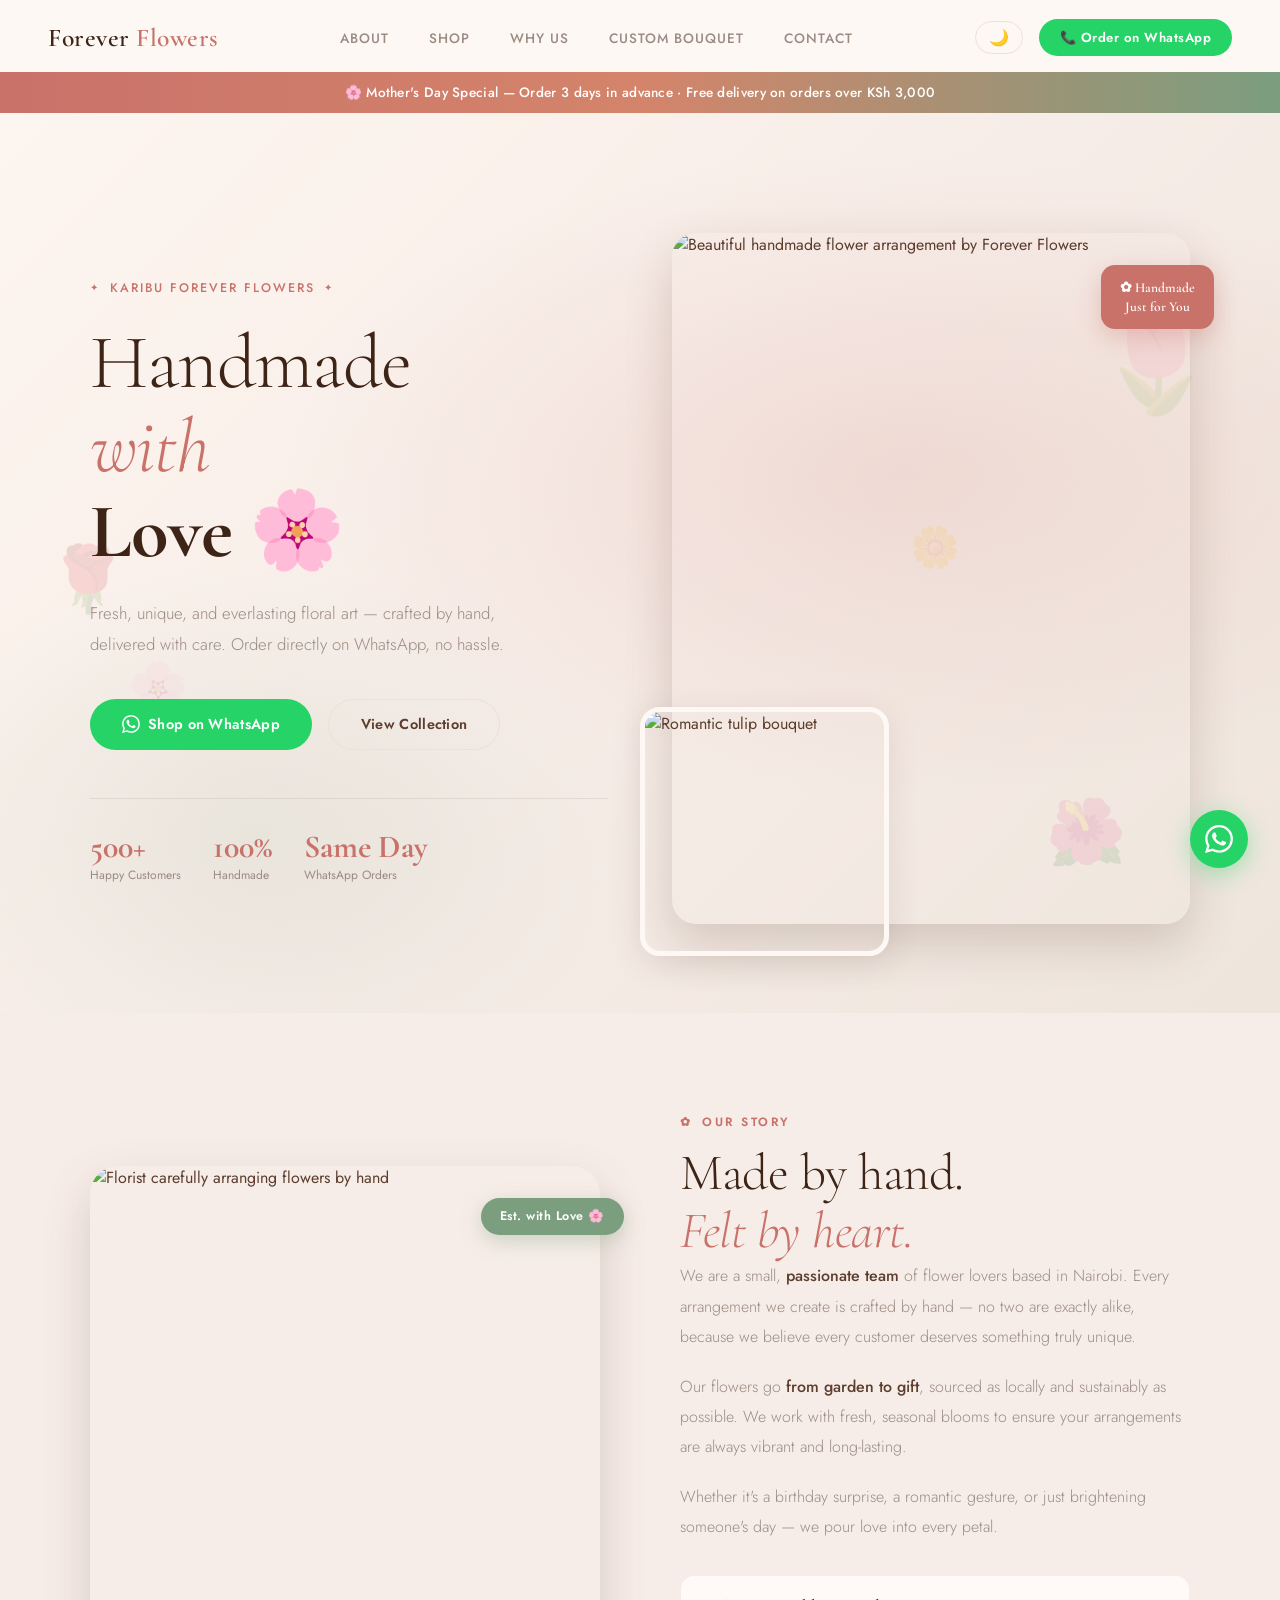
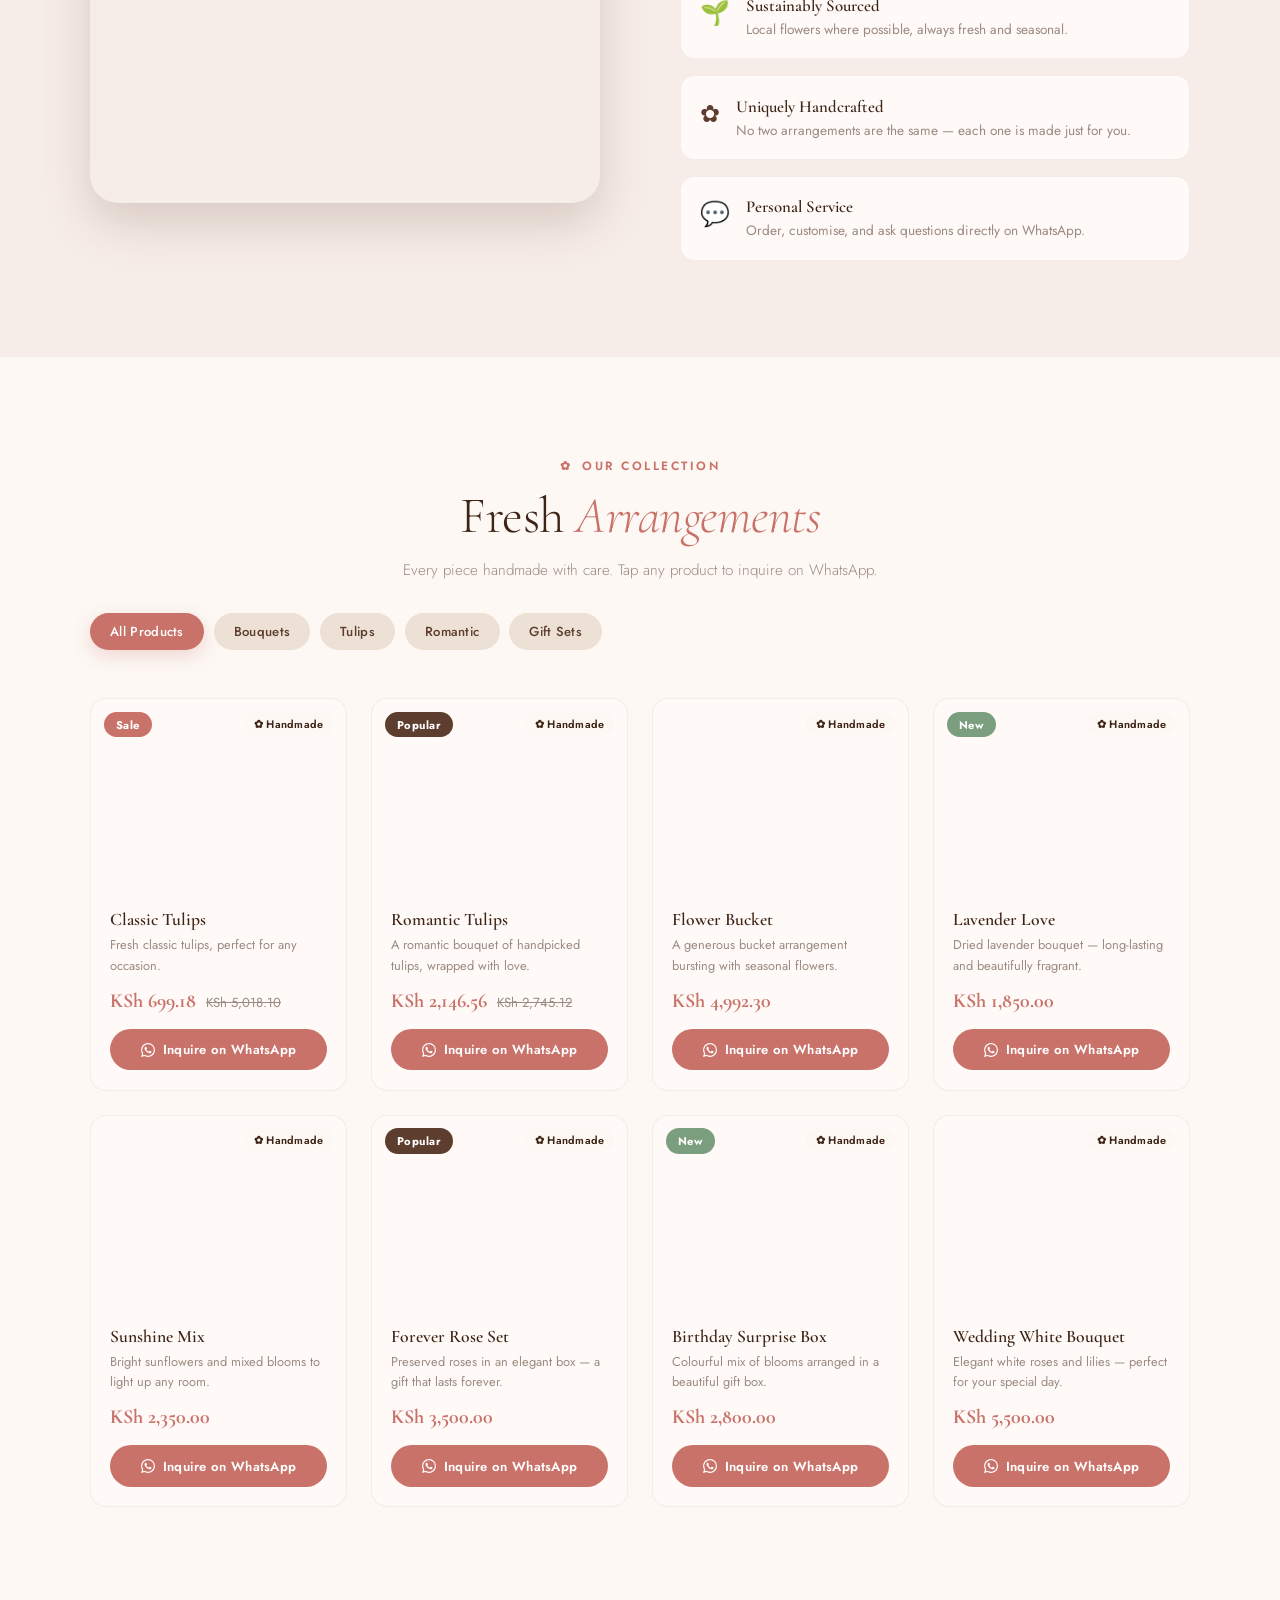
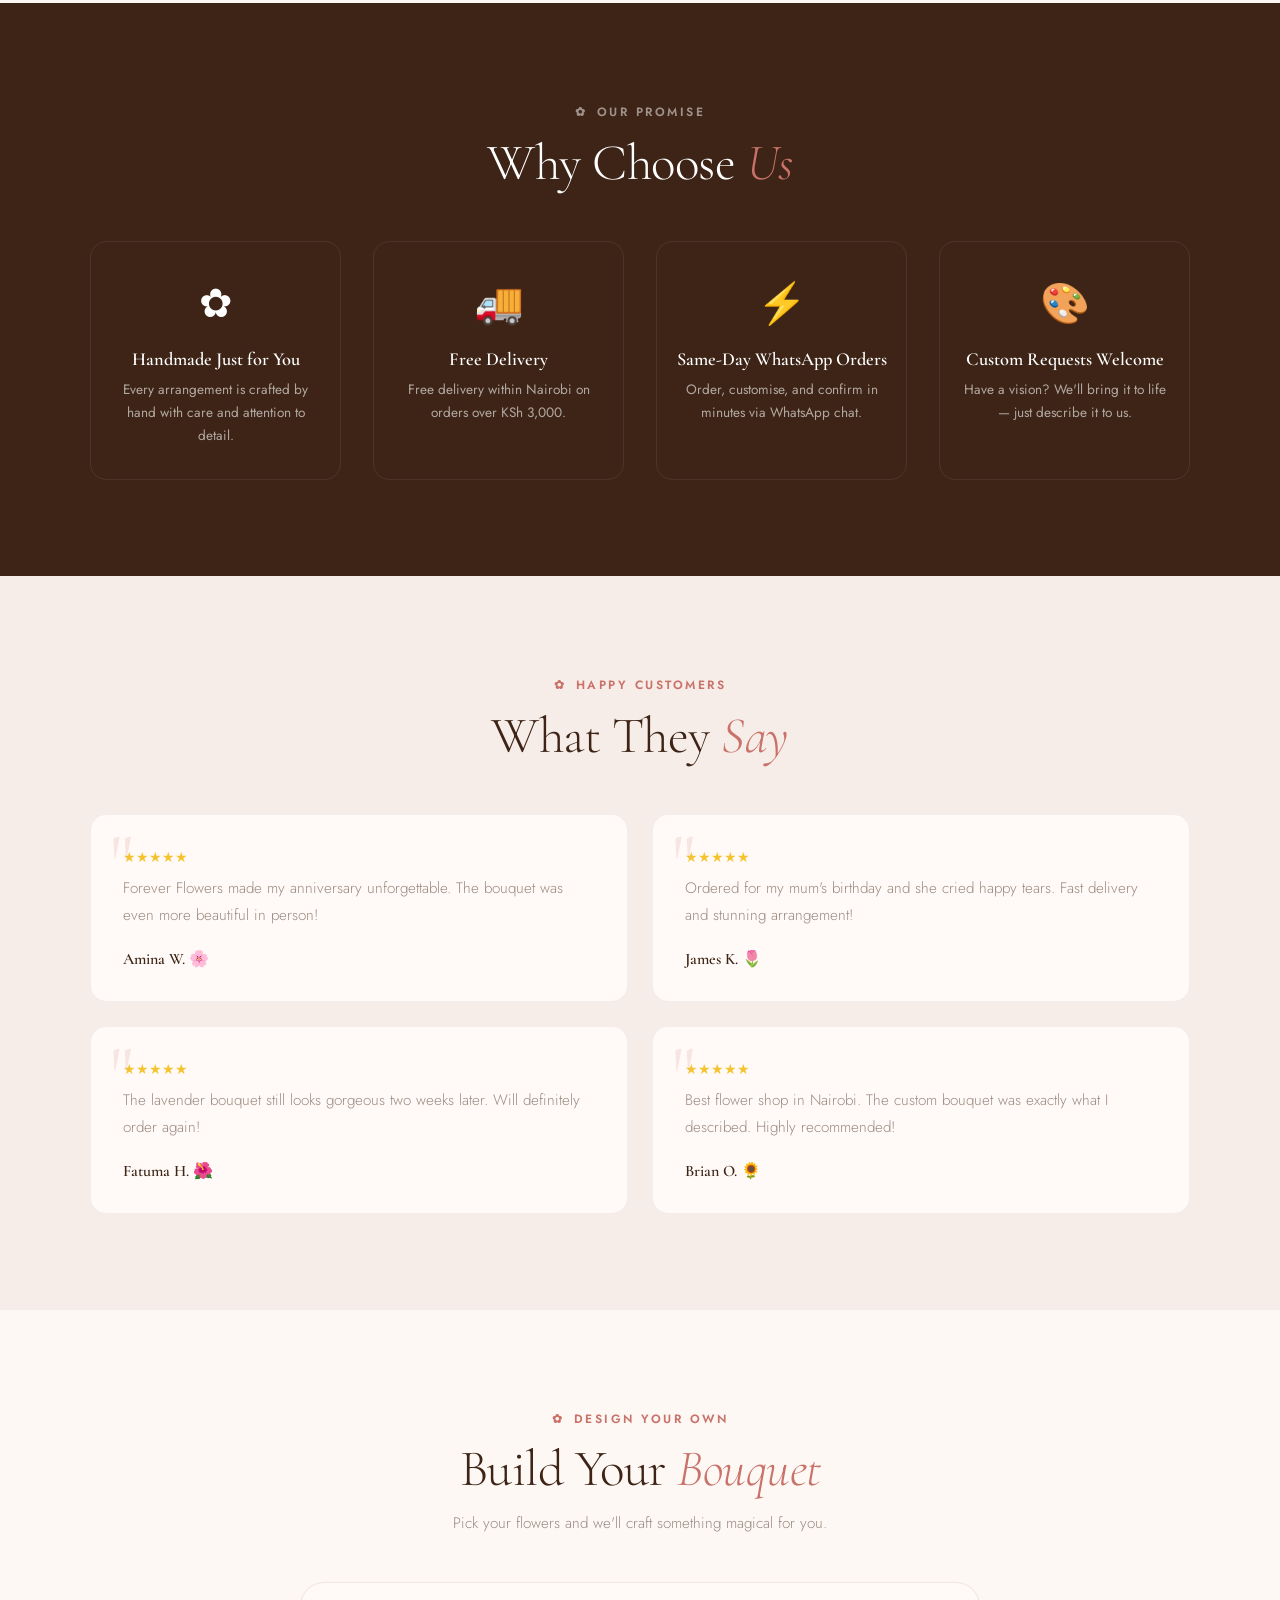
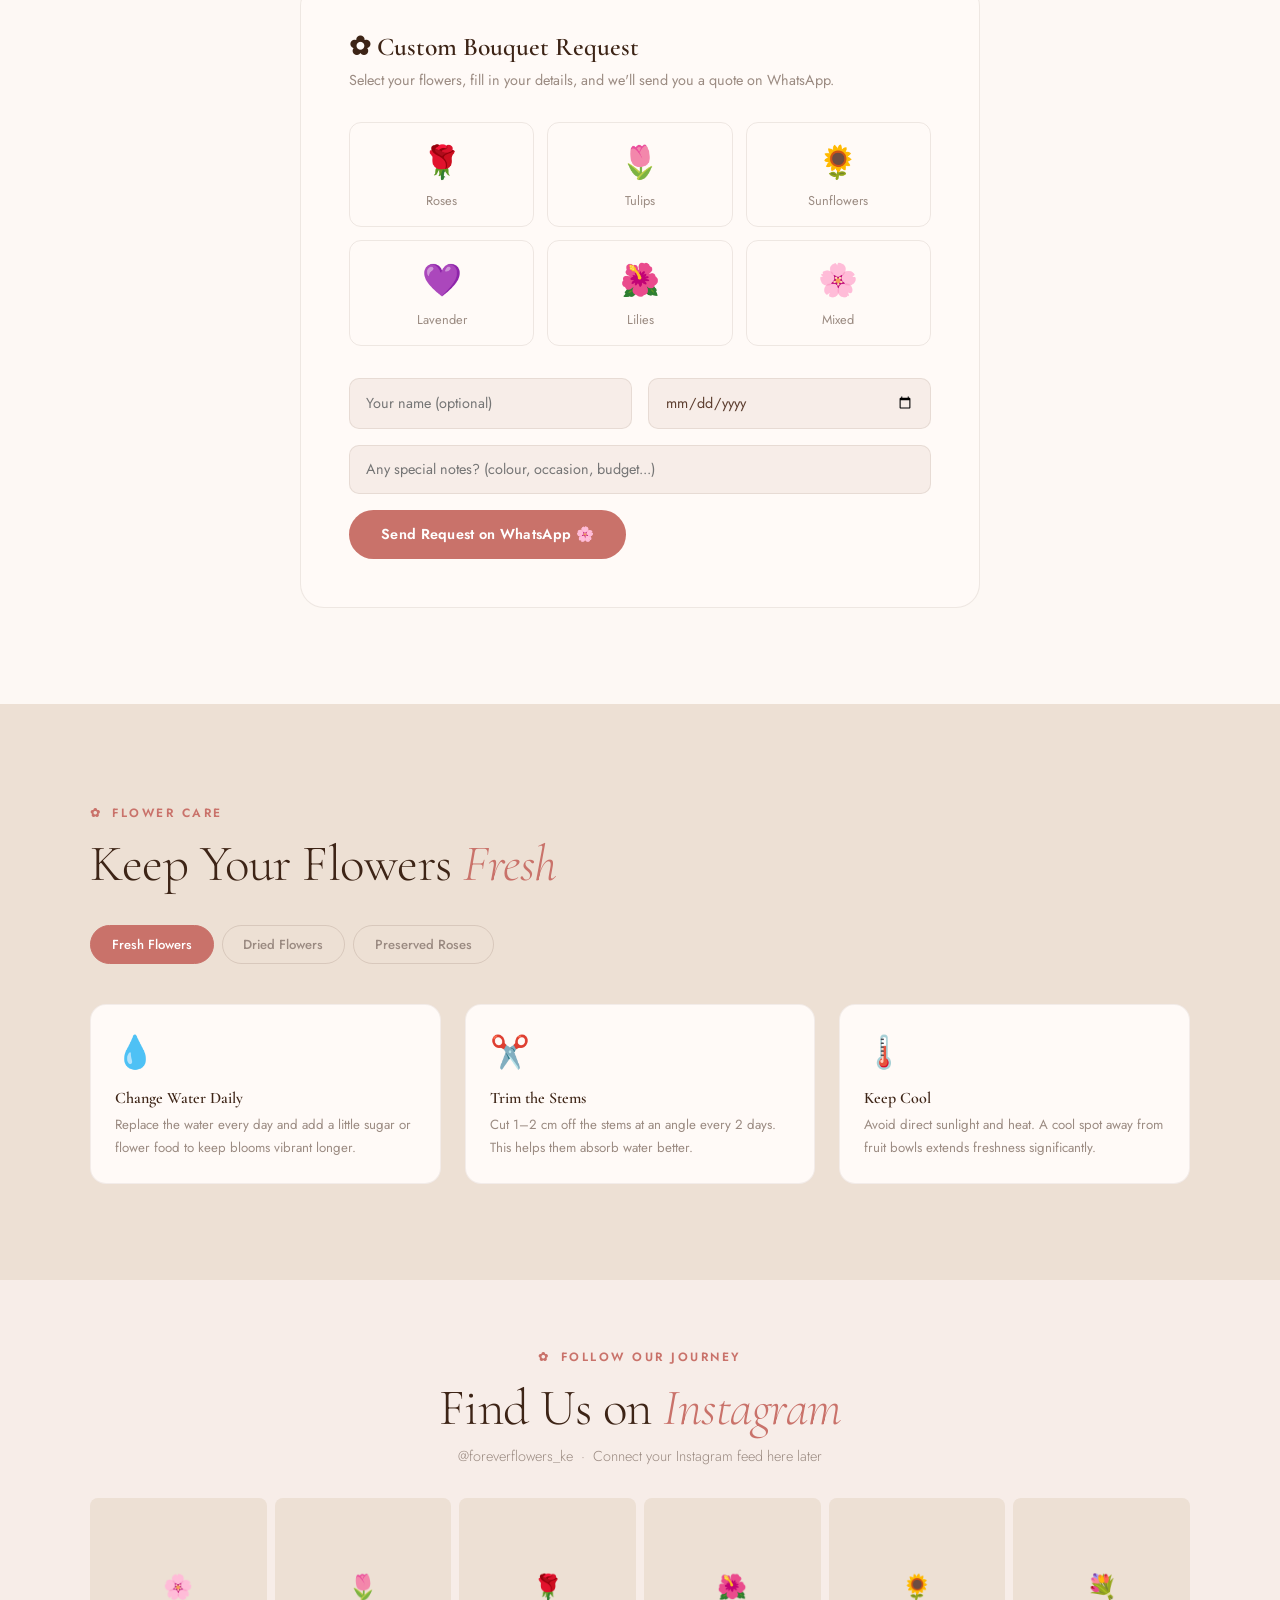
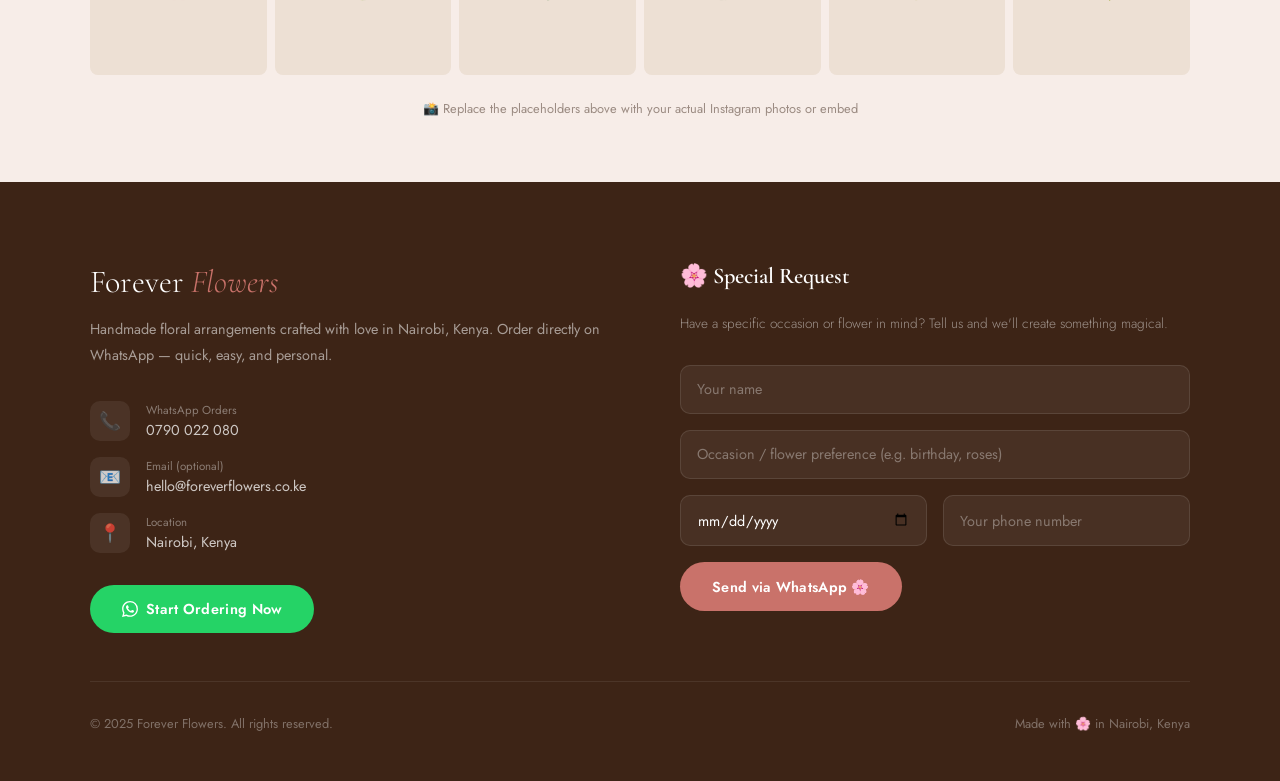
==== index.html @ 2503a8dc "Add files via upload" ====
<!DOCTYPE html>
<html lang="en" data-theme="light">
<head>
  <meta charset="UTF-8"/>
  <meta name="viewport" content="width=device-width, initial-scale=1.0"/>
  <meta name="description" content="Forever Flowers — Handmade floral arrangements in Nairobi. Fresh bouquets, romantic sets, flower buckets. Order directly on WhatsApp."/>
  <meta name="keywords" content="flowers Nairobi, bouquets Kenya, handmade flowers, flower delivery, tulips, roses"/>
  <title>Forever Flowers — Handmade with Love 🌸</title>
  <link rel="stylesheet" href="style.css"/>
  <!-- ✏️ Change the page title above if needed -->
</head>
<body>

<!-- ═══ LOADER ════════════════════════════════════════════ -->
<div id="loader">
  <div class="loader-flower">🌸</div>
  <div class="loader-text">Forever Flowers</div>
</div>

<!-- ═══ FLOATING WHATSAPP BUTTON ═════════════════════════ -->
<a href="https://wa.me/254790022080" target="_blank" class="float-wa" aria-label="Chat on WhatsApp">
  <svg viewBox="0 0 24 24"><path d="M17.472 14.382c-.297-.149-1.758-.867-2.03-.967-.273-.099-.471-.148-.67.15-.197.297-.767.966-.94 1.164-.173.199-.347.223-.644.075-.297-.15-1.255-.463-2.39-1.475-.883-.788-1.48-1.761-1.653-2.059-.173-.297-.018-.458.13-.606.134-.133.298-.347.446-.52.149-.174.198-.298.298-.497.099-.198.05-.371-.025-.52-.075-.149-.669-1.612-.916-2.207-.242-.579-.487-.5-.669-.51-.173-.008-.371-.01-.57-.01-.198 0-.52.074-.792.372-.272.297-1.04 1.016-1.04 2.479 0 1.462 1.065 2.875 1.213 3.074.149.198 2.096 3.2 5.077 4.487.709.306 1.262.489 1.694.625.712.227 1.36.195 1.871.118.571-.085 1.758-.719 2.006-1.413.248-.694.248-1.289.173-1.413-.074-.124-.272-.198-.57-.347m-5.421 7.403h-.004a9.87 9.87 0 01-5.031-1.378l-.361-.214-3.741.982.998-3.648-.235-.374a9.86 9.86 0 01-1.51-5.26c.001-5.45 4.436-9.884 9.888-9.884 2.64 0 5.122 1.03 6.988 2.898a9.825 9.825 0 012.893 6.994c-.003 5.45-4.437 9.884-9.885 9.884m8.413-18.297A11.815 11.815 0 0012.05 0C5.495 0 .16 5.335.157 11.892c0 2.096.547 4.142 1.588 5.945L.057 24l6.305-1.654a11.882 11.882 0 005.683 1.448h.005c6.554 0 11.89-5.335 11.893-11.893a11.821 11.821 0 00-3.48-8.413z"/></svg>
</a>

<!-- ═══ BACK TO TOP ═══════════════════════════════════════ -->
<button id="backToTop" aria-label="Back to top">↑</button>

<!-- ═══ MOBILE NAV ════════════════════════════════════════ -->
<div class="mobile-nav" id="mobileNav">
  <button class="mobile-close" id="closeMenu">✕</button>
  <a href="#about"     class="mob-link">About</a>
  <a href="#products"  class="mob-link">Shop</a>
  <a href="#why"       class="mob-link">Why Us</a>
  <a href="#builder"   class="mob-link">Custom Bouquet</a>
  <a href="#contact"   class="mob-link">Contact</a>
</div>

<!-- ═══ NAV ═══════════════════════════════════════════════ -->
<nav id="navbar">
  <div class="nav-brand">Forever <span>Flowers</span></div>

  <ul class="nav-links">
    <li><a href="#about">About</a></li>
    <li><a href="#products">Shop</a></li>
    <li><a href="#why">Why Us</a></li>
    <li><a href="#builder">Custom Bouquet</a></li>
    <li><a href="#contact">Contact</a></li>
  </ul>

  <div class="nav-right">
    <button class="theme-toggle" id="themeToggle" aria-label="Toggle dark mode">🌙</button>
    <a href="https://wa.me/254790022080" target="_blank" class="nav-wa">
      📞 Order on WhatsApp
    </a>
  </div>

  <button class="hamburger" id="menuBtn" aria-label="Open menu">
    <span></span><span></span><span></span>
  </button>
</nav>

<!-- ═══ SEASONAL BANNER ═══════════════════════════════════ -->
<!-- ✏️ Edit the text below to change the banner message -->
<div class="seasonal-banner">
  🌸 Mother's Day Special — Order 3 days in advance · Free delivery on orders over KSh 3,000
</div>

<!-- ═══ HERO ═══════════════════════════════════════════════ -->
<section id="hero">
  <div class="hero-bg"></div>

  <!-- Floating petals (decorative) -->
  <div class="hero-petal">🌸</div>
  <div class="hero-petal">🌷</div>
  <div class="hero-petal">🌺</div>
  <div class="hero-petal">🌼</div>
  <div class="hero-petal">🌹</div>

  <div class="hero-inner">
    <div class="hero-left">
      <div class="hero-eyebrow">Karibu Forever Flowers</div>

      <h1 class="hero-title">
        Handmade<br/>
        <em>with</em>
        <strong>Love 🌸</strong>
      </h1>

      <p class="hero-sub">
        Fresh, unique, and everlasting floral art — crafted by hand, delivered with care.
        Order directly on WhatsApp, no hassle.
      </p>

      <div class="hero-btns">
        <a href="https://wa.me/254790022080" target="_blank" class="btn btn-wa-green">
          <svg width="18" height="18" viewBox="0 0 24 24" fill="currentColor" style="fill:white"><path d="M17.472 14.382c-.297-.149-1.758-.867-2.03-.967-.273-.099-.471-.148-.67.15-.197.297-.767.966-.94 1.164-.173.199-.347.223-.644.075-.297-.15-1.255-.463-2.39-1.475-.883-.788-1.48-1.761-1.653-2.059-.173-.297-.018-.458.13-.606.134-.133.298-.347.446-.52.149-.174.198-.298.298-.497.099-.198.05-.371-.025-.52-.075-.149-.669-1.612-.916-2.207-.242-.579-.487-.5-.669-.51-.173-.008-.371-.01-.57-.01-.198 0-.52.074-.792.372-.272.297-1.04 1.016-1.04 2.479 0 1.462 1.065 2.875 1.213 3.074.149.198 2.096 3.2 5.077 4.487.709.306 1.262.489 1.694.625.712.227 1.36.195 1.871.118.571-.085 1.758-.719 2.006-1.413.248-.694.248-1.289.173-1.413-.074-.124-.272-.198-.57-.347m-5.421 7.403h-.004a9.87 9.87 0 01-5.031-1.378l-.361-.214-3.741.982.998-3.648-.235-.374a9.86 9.86 0 01-1.51-5.26c.001-5.45 4.436-9.884 9.888-9.884 2.64 0 5.122 1.03 6.988 2.898a9.825 9.825 0 012.893 6.994c-.003 5.45-4.437 9.884-9.885 9.884m8.413-18.297A11.815 11.815 0 0012.05 0C5.495 0 .16 5.335.157 11.892c0 2.096.547 4.142 1.588 5.945L.057 24l6.305-1.654a11.882 11.882 0 005.683 1.448h.005c6.554 0 11.89-5.335 11.893-11.893a11.821 11.821 0 00-3.48-8.413z"/></svg>
          Shop on WhatsApp
        </a>
        <a href="#products" class="btn btn-outline">View Collection</a>
      </div>

      <div class="hero-trust">
        <div class="trust-item">
          <span class="trust-num">500+</span>
          <span class="trust-label">Happy Customers</span>
        </div>
        <div class="trust-item">
          <span class="trust-num">100%</span>
          <span class="trust-label">Handmade</span>
        </div>
        <div class="trust-item">
          <span class="trust-num">Same Day</span>
          <span class="trust-label">WhatsApp Orders</span>
        </div>
      </div>
    </div>

    <div class="hero-visual">
      <img class="hero-img-main"
           src="https://images.unsplash.com/photo-1487530811015-780780169993?w=800&q=80"
           alt="Beautiful handmade flower arrangement by Forever Flowers"/>
      <img class="hero-img-float"
           src="https://images.unsplash.com/photo-1519378058457-4c29a0a2efac?w=400&q=80"
           alt="Romantic tulip bouquet"/>
      <div class="hero-badge-float">✿ Handmade<br/>Just for You</div>
    </div>
  </div>
</section>

<!-- ═══ ABOUT ══════════════════════════════════════════════ -->
<section id="about" class="section">
  <div class="container">
    <div class="about-layout">
      <div class="about-img-wrap reveal">
        <img class="about-img"
             src="https://images.unsplash.com/photo-1558618666-fcd25c85cd64?w=800&q=80"
             alt="Florist carefully arranging flowers by hand"/>
        <div class="about-tag">Est. with Love 🌸</div>
      </div>

      <div class="about-text reveal">
        <div class="section-label">Our Story</div>
        <h2 class="section-title">Made by hand.<br/><em>Felt by heart.</em></h2>

        <p>We are a small, <strong>passionate team</strong> of flower lovers based in Nairobi. Every arrangement we create is crafted by hand — no two are exactly alike, because we believe every customer deserves something truly unique.</p>

        <p>Our flowers go <strong>from garden to gift</strong>, sourced as locally and sustainably as possible. We work with fresh, seasonal blooms to ensure your arrangements are always vibrant and long-lasting.</p>

        <p>Whether it's a birthday surprise, a romantic gesture, or just brightening someone's day — we pour love into every petal.</p>

        <div class="about-features">
          <div class="about-feat">
            <div class="feat-icon">🌱</div>
            <div class="feat-text">
              <div class="feat-title">Sustainably Sourced</div>
              <div class="feat-desc">Local flowers where possible, always fresh and seasonal.</div>
            </div>
          </div>
          <div class="about-feat">
            <div class="feat-icon">✿</div>
            <div class="feat-text">
              <div class="feat-title">Uniquely Handcrafted</div>
              <div class="feat-desc">No two arrangements are the same — each one is made just for you.</div>
            </div>
          </div>
          <div class="about-feat">
            <div class="feat-icon">💬</div>
            <div class="feat-text">
              <div class="feat-title">Personal Service</div>
              <div class="feat-desc">Order, customise, and ask questions directly on WhatsApp.</div>
            </div>
          </div>
        </div>
      </div>
    </div>
  </div>
</section>

<!-- ═══ PRODUCTS ═══════════════════════════════════════════ -->
<section id="products" class="section">
  <div class="container">
    <div class="reveal" style="text-align:center">
      <div class="section-label" style="justify-content:center">Our Collection</div>
      <h2 class="section-title">Fresh <em>Arrangements</em></h2>
      <p style="color:var(--muted);margin-top:0.8rem;font-size:0.95rem;font-weight:300">
        Every piece handmade with care. Tap any product to inquire on WhatsApp.
      </p>
    </div>

    <!-- Filter buttons -->
    <div class="product-filters">
      <button class="filter-btn active" data-filter="all">All Products</button>
      <button class="filter-btn" data-filter="bouquet">Bouquets</button>
      <button class="filter-btn" data-filter="tulips">Tulips</button>
      <button class="filter-btn" data-filter="romantic">Romantic</button>
      <button class="filter-btn" data-filter="gift">Gift Sets</button>
    </div>

    <!-- Products rendered by script.js from products.js -->
    <div class="product-grid" id="productGrid"></div>
  </div>
</section>

<!-- ═══ WHY CHOOSE US ══════════════════════════════════════ -->
<section id="why" class="section">
  <div class="container">
    <div class="reveal" style="text-align:center">
      <div class="section-label" style="justify-content:center;color:rgba(255,255,255,0.5)">Our Promise</div>
      <h2 class="section-title" style="color:white">Why Choose <em>Us</em></h2>
    </div>
    <div class="why-grid">
      <div class="why-card reveal">
        <div class="why-icon">✿</div>
        <div class="why-title">Handmade Just for You</div>
        <div class="why-desc">Every arrangement is crafted by hand with care and attention to detail.</div>
      </div>
      <div class="why-card reveal">
        <div class="why-icon">🚚</div>
        <div class="why-title">Free Delivery</div>
        <!-- ✏️ Change the city/area and minimum order amount below -->
        <div class="why-desc">Free delivery within Nairobi on orders over KSh 3,000.</div>
      </div>
      <div class="why-card reveal">
        <div class="why-icon">⚡</div>
        <div class="why-title">Same-Day WhatsApp Orders</div>
        <div class="why-desc">Order, customise, and confirm in minutes via WhatsApp chat.</div>
      </div>
      <div class="why-card reveal">
        <div class="why-icon">🎨</div>
        <div class="why-title">Custom Requests Welcome</div>
        <div class="why-desc">Have a vision? We'll bring it to life — just describe it to us.</div>
      </div>
    </div>
  </div>
</section>

<!-- ═══ REVIEWS ════════════════════════════════════════════ -->
<section id="reviews" class="section">
  <div class="container">
    <div class="reveal" style="text-align:center">
      <div class="section-label" style="justify-content:center">Happy Customers</div>
      <h2 class="section-title">What They <em>Say</em></h2>
    </div>
    <!-- Reviews rendered by script.js from products.js -->
    <div class="reviews-grid" id="reviewsGrid"></div>
  </div>
</section>

<!-- ═══ BOUQUET BUILDER ════════════════════════════════════ -->
<section id="builder" class="section">
  <div class="container">
    <div class="reveal" style="text-align:center">
      <div class="section-label" style="justify-content:center">Design Your Own</div>
      <h2 class="section-title">Build Your <em>Bouquet</em></h2>
      <p style="color:var(--muted);margin-top:0.8rem;font-size:0.95rem;font-weight:300">
        Pick your flowers and we'll craft something magical for you.
      </p>
    </div>

    <div class="builder-box reveal">
      <div class="builder-title">✿ Custom Bouquet Request</div>
      <div class="builder-sub">Select your flowers, fill in your details, and we'll send you a quote on WhatsApp.</div>

      <!-- Flower checkboxes -->
      <div class="flowers-grid">
        <div>
          <input type="checkbox" class="flower-check" id="f-roses" value="Roses">
          <label class="flower-label" for="f-roses"><span>🌹</span>Roses</label>
        </div>
        <div>
          <input type="checkbox" class="flower-check" id="f-tulips" value="Tulips">
          <label class="flower-label" for="f-tulips"><span>🌷</span>Tulips</label>
        </div>
        <div>
          <input type="checkbox" class="flower-check" id="f-sunflowers" value="Sunflowers">
          <label class="flower-label" for="f-sunflowers"><span>🌻</span>Sunflowers</label>
        </div>
        <div>
          <input type="checkbox" class="flower-check" id="f-lavender" value="Lavender">
          <label class="flower-label" for="f-lavender"><span>💜</span>Lavender</label>
        </div>
        <div>
          <input type="checkbox" class="flower-check" id="f-lilies" value="Lilies">
          <label class="flower-label" for="f-lilies"><span>🌺</span>Lilies</label>
        </div>
        <div>
          <input type="checkbox" class="flower-check" id="f-mixed" value="Mixed Blooms">
          <label class="flower-label" for="f-mixed"><span>🌸</span>Mixed</label>
        </div>
      </div>

      <form class="builder-form" id="builderForm">
        <div class="form-row-2">
          <input type="text" id="builderName" class="form-input" placeholder="Your name (optional)"/>
          <input type="date" id="builderDate" class="form-input"/>
        </div>
        <input type="text" id="builderNotes" class="form-input" placeholder="Any special notes? (colour, occasion, budget...)"/>
        <button type="submit" class="btn btn-rose" style="align-self:flex-start">
          Send Request on WhatsApp 🌸
        </button>
      </form>
    </div>
  </div>
</section>

<!-- ═══ CARE INSTRUCTIONS ══════════════════════════════════ -->
<section id="care" class="section">
  <div class="container">
    <div class="reveal">
      <div class="section-label">Flower Care</div>
      <h2 class="section-title">Keep Your Flowers <em>Fresh</em></h2>
    </div>

    <div class="care-tabs">
      <button class="care-tab active" data-target="care-fresh">Fresh Flowers</button>
      <button class="care-tab" data-target="care-dried">Dried Flowers</button>
      <button class="care-tab" data-target="care-preserved">Preserved Roses</button>
    </div>

    <div class="care-content active" id="care-fresh">
      <div class="care-grid">
        <div class="care-card reveal">
          <div class="care-icon">💧</div>
          <div class="care-title">Change Water Daily</div>
          <div class="care-text">Replace the water every day and add a little sugar or flower food to keep blooms vibrant longer.</div>
        </div>
        <div class="care-card reveal">
          <div class="care-icon">✂️</div>
          <div class="care-title">Trim the Stems</div>
          <div class="care-text">Cut 1–2 cm off the stems at an angle every 2 days. This helps them absorb water better.</div>
        </div>
        <div class="care-card reveal">
          <div class="care-icon">🌡️</div>
          <div class="care-title">Keep Cool</div>
          <div class="care-text">Avoid direct sunlight and heat. A cool spot away from fruit bowls extends freshness significantly.</div>
        </div>
      </div>
    </div>

    <div class="care-content" id="care-dried">
      <div class="care-grid">
        <div class="care-card reveal">
          <div class="care-icon">☀️</div>
          <div class="care-title">Keep Away from Sunlight</div>
          <div class="care-text">Direct sun will fade the colours. Display in a bright but shaded spot for the best results.</div>
        </div>
        <div class="care-card reveal">
          <div class="care-icon">💨</div>
          <div class="care-title">Dust Gently</div>
          <div class="care-text">Use a soft brush or low-pressure hair dryer on cool setting to remove dust periodically.</div>
        </div>
        <div class="care-card reveal">
          <div class="care-icon">🚫</div>
          <div class="care-title">Avoid Moisture</div>
          <div class="care-text">Keep dried flowers away from bathrooms or kitchens where humidity can cause mould.</div>
        </div>
      </div>
    </div>

    <div class="care-content" id="care-preserved">
      <div class="care-grid">
        <div class="care-card reveal">
          <div class="care-icon">🚫</div>
          <div class="care-title">No Water Needed</div>
          <div class="care-text">Preserved roses are treated and require no water at all. Simply display and enjoy for months.</div>
        </div>
        <div class="care-card reveal">
          <div class="care-icon">🧤</div>
          <div class="care-title">Handle with Care</div>
          <div class="care-text">Avoid touching the petals often. The natural oils from hands can affect the preservation.</div>
        </div>
        <div class="care-card reveal">
          <div class="care-icon">📦</div>
          <div class="care-title">Keep in the Box</div>
          <div class="care-text">When not displaying, store in the original box away from direct sunlight and humidity.</div>
        </div>
      </div>
    </div>
  </div>
</section>

<!-- ═══ INSTAGRAM PLACEHOLDER ═════════════════════════════ -->
<section id="instagram">
  <div class="container">
    <div class="section-label" style="justify-content:center">Follow Our Journey</div>
    <h2 class="section-title" style="margin-bottom:0.5rem">Find Us on <em>Instagram</em></h2>
    <p style="color:var(--muted);font-size:0.9rem;font-weight:300">
      <!-- ✏️ Replace @foreverflowers_ke with your real Instagram handle -->
      @foreverflowers_ke &nbsp;·&nbsp; Connect your Instagram feed here later
    </p>
    <!-- ✏️ Replace these placeholders with real Instagram embed or photos -->
    <div class="ig-grid">
      <div class="ig-cell">🌸</div><div class="ig-cell">🌷</div>
      <div class="ig-cell">🌹</div><div class="ig-cell">🌺</div>
      <div class="ig-cell">🌻</div><div class="ig-cell">💐</div>
    </div>
    <p style="color:var(--muted);font-size:0.8rem;margin-top:1.5rem">
      <!-- ✏️ Remove this note once you connect a real Instagram feed -->
      📸 Replace the placeholders above with your actual Instagram photos or embed
    </p>
  </div>
</section>

<!-- ═══ CONTACT & FOOTER ═══════════════════════════════════ -->
<footer id="contact">
  <div class="container">
    <div class="contact-layout">
      <div class="reveal">
        <div class="contact-brand">Forever <em>Flowers</em></div>
        <p class="contact-desc">
          Handmade floral arrangements crafted with love in Nairobi, Kenya.
          Order directly on WhatsApp — quick, easy, and personal.
        </p>

        <div class="contact-links">
          <a href="https://wa.me/254790022080" target="_blank" class="contact-link">
            <div class="contact-link-icon">📞</div>
            <div>
              <div style="font-size:0.72rem;color:rgba(255,255,255,0.4);margin-bottom:2px">WhatsApp Orders</div>
              <div>0790 022 080</div>
            </div>
          </a>
          <!-- ✏️ Replace with your actual email once you have one -->
          <a href="mailto:hello@foreverflowers.co.ke" class="contact-link">
            <div class="contact-link-icon">📧</div>
            <div>
              <div style="font-size:0.72rem;color:rgba(255,255,255,0.4);margin-bottom:2px">Email (optional)</div>
              <div>hello@foreverflowers.co.ke</div>
            </div>
          </a>
          <!-- ✏️ Add your location/area -->
          <div class="contact-link">
            <div class="contact-link-icon">📍</div>
            <div>
              <div style="font-size:0.72rem;color:rgba(255,255,255,0.4);margin-bottom:2px">Location</div>
              <div>Nairobi, Kenya</div>
            </div>
          </div>
        </div>

        <a href="https://wa.me/254790022080" target="_blank" class="btn btn-wa-green">
          <svg width="16" height="16" viewBox="0 0 24 24" fill="white"><path d="M17.472 14.382c-.297-.149-1.758-.867-2.03-.967-.273-.099-.471-.148-.67.15-.197.297-.767.966-.94 1.164-.173.199-.347.223-.644.075-.297-.15-1.255-.463-2.39-1.475-.883-.788-1.48-1.761-1.653-2.059-.173-.297-.018-.458.13-.606.134-.133.298-.347.446-.52.149-.174.198-.298.298-.497.099-.198.05-.371-.025-.52-.075-.149-.669-1.612-.916-2.207-.242-.579-.487-.5-.669-.51-.173-.008-.371-.01-.57-.01-.198 0-.52.074-.792.372-.272.297-1.04 1.016-1.04 2.479 0 1.462 1.065 2.875 1.213 3.074.149.198 2.096 3.2 5.077 4.487.709.306 1.262.489 1.694.625.712.227 1.36.195 1.871.118.571-.085 1.758-.719 2.006-1.413.248-.694.248-1.289.173-1.413-.074-.124-.272-.198-.57-.347m-5.421 7.403h-.004a9.87 9.87 0 01-5.031-1.378l-.361-.214-3.741.982.998-3.648-.235-.374a9.86 9.86 0 01-1.51-5.26c.001-5.45 4.436-9.884 9.888-9.884 2.64 0 5.122 1.03 6.988 2.898a9.825 9.825 0 012.893 6.994c-.003 5.45-4.437 9.884-9.885 9.884m8.413-18.297A11.815 11.815 0 0012.05 0C5.495 0 .16 5.335.157 11.892c0 2.096.547 4.142 1.588 5.945L.057 24l6.305-1.654a11.882 11.882 0 005.683 1.448h.005c6.554 0 11.89-5.335 11.893-11.893a11.821 11.821 0 00-3.48-8.413z"/></svg>
          Start Ordering Now
        </a>
      </div>

      <!-- Special Request Form -->
      <div class="reveal">
        <form class="special-form" id="specialForm">
          <h3>🌸 Special Request</h3>
          <p style="color:rgba(255,255,255,0.5);font-size:0.85rem;margin-bottom:1rem;font-weight:300">
            Have a specific occasion or flower in mind? Tell us and we'll create something magical.
          </p>
          <input type="text" id="spName" class="form-input-dark" placeholder="Your name"/>
          <input type="text" id="spFlowers" class="form-input-dark" placeholder="Occasion / flower preference (e.g. birthday, roses)"/>
          <div class="form-row-2" style="display:grid;grid-template-columns:1fr 1fr;gap:1rem">
            <input type="date" id="spDate" class="form-input-dark" placeholder="Date needed"/>
            <input type="tel" id="spPhone" class="form-input-dark" placeholder="Your phone number"/>
          </div>
          <button type="submit" class="btn btn-rose" style="align-self:flex-start">
            Send via WhatsApp 🌸
          </button>
        </form>
      </div>
    </div>

    <div class="footer-bottom">
      <!-- ✏️ Update the year if needed -->
      <div class="footer-copy">© 2025 Forever Flowers. All rights reserved.</div>
      <div class="footer-love">Made with <span>🌸</span> in Nairobi, Kenya</div>
    </div>
  </div>
</footer>

<!-- Scripts — load products.js first, then script.js -->
<script src="products.js"></script>
<script src="script.js"></script>

</body>
</html>
---- style.css ----
/* ============================================================
   FOREVER FLOWERS — STYLESHEET
   Aesthetic: Warm luxury · Botanical editorial · Organic elegance
   Fonts: Cormorant Garamond (display) + Jost (body)
   ============================================================ */

@import url('https://fonts.googleapis.com/css2?family=Cormorant+Garamond:ital,wght@0,300;0,400;0,600;0,700;1,300;1,400;1,600&family=Jost:wght@300;400;500;600&display=swap');

/* ─── VARIABLES ─────────────────────────────────────────────── */
:root {
  --blush:    #F7EDE8;
  --rose:     #C9726A;
  --rose2:    #A8534B;
  --sage:     #7A9E7E;
  --sage2:    #5C7D60;
  --cream:    #FDF8F4;
  --warm:     #EDE0D4;
  --bark:     #5C3D2E;
  --bark2:    #3D2416;
  --muted:    #9B8B82;
  --white:    #FFFFFF;
  --card-bg:  #FFFAF7;

  --font-display: 'Cormorant Garamond', serif;
  --font-body:    'Jost', sans-serif;

  --radius: 16px;
  --transition: 0.4s cubic-bezier(0.4, 0, 0.2, 1);
  --shadow: 0 8px 32px rgba(92,61,46,0.12);
  --shadow-hover: 0 20px 48px rgba(92,61,46,0.2);
}

/* DARK MODE */
[data-theme="dark"] {
  --blush:   #1E1410;
  --cream:   #160F0A;
  --warm:    #2A1F18;
  --card-bg: #1E1610;
  --bark:    #D4B8A8;
  --bark2:   #F0DDD0;
  --muted:   #8A7870;
  --white:   #F5EDE8;
}

/* ─── RESET ─────────────────────────────────────────────────── */
*, *::before, *::after { box-sizing: border-box; margin: 0; padding: 0; }
html { scroll-behavior: smooth; }
body {
  font-family: var(--font-body);
  background: var(--cream);
  color: var(--bark);
  overflow-x: hidden;
  transition: background var(--transition), color var(--transition);
}
img { max-width: 100%; display: block; }
a { text-decoration: none; color: inherit; }

/* ─── LOADER ─────────────────────────────────────────────────── */
#loader {
  position: fixed; inset: 0; z-index: 9999;
  background: var(--cream);
  display: flex; align-items: center; justify-content: center;
  flex-direction: column; gap: 1rem;
  transition: opacity 0.6s ease;
}
#loader.hidden { opacity: 0; pointer-events: none; }
.loader-flower {
  font-size: 3rem;
  animation: spin 1.5s linear infinite;
}
.loader-text {
  font-family: var(--font-display);
  font-size: 1.2rem;
  color: var(--rose);
  letter-spacing: 2px;
}
@keyframes spin {
  0%   { transform: rotate(0deg) scale(1); }
  50%  { transform: rotate(180deg) scale(1.2); }
  100% { transform: rotate(360deg) scale(1); }
}

/* ─── FLOATING WHATSAPP ─────────────────────────────────────── */
.float-wa {
  position: fixed;
  bottom: 2rem; right: 2rem;
  z-index: 500;
  width: 58px; height: 58px;
  background: #25D366;
  border-radius: 50%;
  display: flex; align-items: center; justify-content: center;
  box-shadow: 0 6px 24px rgba(37,211,102,0.4);
  transition: all var(--transition);
  animation: floatPulse 3s ease-in-out infinite;
}
.float-wa:hover { transform: scale(1.12); box-shadow: 0 10px 32px rgba(37,211,102,0.55); }
.float-wa svg { width: 28px; height: 28px; fill: white; }
@keyframes floatPulse {
  0%, 100% { box-shadow: 0 6px 24px rgba(37,211,102,0.4), 0 0 0 0 rgba(37,211,102,0.3); }
  50%       { box-shadow: 0 6px 24px rgba(37,211,102,0.4), 0 0 0 12px rgba(37,211,102,0); }
}

/* ─── BACK TO TOP ───────────────────────────────────────────── */
#backToTop {
  position: fixed;
  bottom: 6rem; right: 2rem;
  z-index: 500;
  width: 44px; height: 44px;
  background: var(--rose);
  color: white;
  border: none; border-radius: 50%;
  cursor: pointer;
  font-size: 1.1rem;
  display: flex; align-items: center; justify-content: center;
  box-shadow: 0 4px 16px rgba(201,114,106,0.35);
  opacity: 0; pointer-events: none;
  transition: all var(--transition);
}
#backToTop.visible { opacity: 1; pointer-events: all; }
#backToTop:hover { background: var(--rose2); transform: translateY(-3px); }

/* ─── NAV ───────────────────────────────────────────────────── */
nav {
  position: fixed; top: 0; left: 0; right: 0; z-index: 100;
  padding: 1.2rem 3rem;
  display: flex; align-items: center; justify-content: space-between;
  transition: all var(--transition);
}
nav.scrolled {
  background: rgba(253,248,244,0.92);
  backdrop-filter: blur(16px);
  box-shadow: 0 2px 20px rgba(92,61,46,0.08);
  padding: 0.9rem 3rem;
}
[data-theme="dark"] nav.scrolled { background: rgba(22,15,10,0.92); }

.nav-brand {
  font-family: var(--font-display);
  font-size: 1.6rem;
  font-weight: 600;
  color: var(--bark2);
  letter-spacing: 0.5px;
}
.nav-brand span { color: var(--rose); }

.nav-links { display: flex; gap: 2.5rem; list-style: none; }
.nav-links a {
  font-size: 0.85rem;
  font-weight: 500;
  color: var(--muted);
  letter-spacing: 1px;
  text-transform: uppercase;
  transition: color var(--transition);
}
.nav-links a:hover { color: var(--rose); }

.nav-right { display: flex; align-items: center; gap: 1rem; }

/* Dark mode toggle */
.theme-toggle {
  background: none; border: 1.5px solid var(--warm);
  border-radius: 100px;
  padding: 0.35rem 0.8rem;
  cursor: pointer;
  font-size: 1rem;
  color: var(--bark);
  transition: all var(--transition);
}
.theme-toggle:hover { border-color: var(--rose); }

.nav-wa {
  background: #25D366;
  color: white;
  font-family: var(--font-body);
  font-size: 0.82rem;
  font-weight: 600;
  padding: 0.55rem 1.3rem;
  border-radius: 100px;
  letter-spacing: 0.5px;
  transition: all var(--transition);
}
.nav-wa:hover { background: #1da851; transform: translateY(-1px); }

.hamburger { display: none; flex-direction: column; gap: 5px; background: none; border: none; cursor: pointer; padding: 4px; }
.hamburger span { display: block; width: 22px; height: 2px; background: var(--bark); border-radius: 2px; transition: var(--transition); }

/* ─── SEASONAL BANNER ───────────────────────────────────────── */
.seasonal-banner {
  background: linear-gradient(90deg, var(--rose), #D4846A, var(--sage));
  color: white;
  text-align: center;
  padding: 0.65rem 1rem;
  font-family: var(--font-body);
  font-size: 0.85rem;
  font-weight: 500;
  letter-spacing: 0.3px;
  margin-top: 72px;
}
/* ✏️ Change the banner text in index.html — search for "seasonal-banner" */

/* ─── HERO ──────────────────────────────────────────────────── */
#hero {
  min-height: 100vh;
  display: flex; align-items: center;
  position: relative;
  overflow: hidden;
  padding: 6rem 3rem 4rem;
}

.hero-bg {
  position: absolute; inset: 0; z-index: 0;
  background:
    radial-gradient(ellipse 80% 60% at 70% 40%, rgba(201,114,106,0.15) 0%, transparent 60%),
    radial-gradient(ellipse 50% 50% at 20% 80%, rgba(122,158,126,0.12) 0%, transparent 60%),
    linear-gradient(135deg, #FDF5EF 0%, #F7EDE8 50%, #EEE5DC 100%);
}
[data-theme="dark"] .hero-bg {
  background:
    radial-gradient(ellipse 80% 60% at 70% 40%, rgba(201,114,106,0.08) 0%, transparent 60%),
    radial-gradient(ellipse 50% 50% at 20% 80%, rgba(122,158,126,0.07) 0%, transparent 60%),
    linear-gradient(135deg, #160F0A 0%, #1A1209 50%, #1E1510 100%);
}

.hero-petal {
  position: absolute; font-size: 4rem; opacity: 0.12; pointer-events: none;
  animation: petaldrift 12s ease-in-out infinite;
}
.hero-petal:nth-child(1) { top: 10%; left: 5%;  animation-delay: 0s;   font-size: 5rem; }
.hero-petal:nth-child(2) { top: 60%; left: 10%; animation-delay: 2s;   font-size: 3rem; }
.hero-petal:nth-child(3) { top: 20%; right: 5%; animation-delay: 4s;   font-size: 6rem; }
.hero-petal:nth-child(4) { bottom:15%; right: 12%; animation-delay: 1s; font-size: 4rem; }
.hero-petal:nth-child(5) { top: 45%; right: 25%; animation-delay: 3s;  font-size: 2.5rem; }

@keyframes petaldrift {
  0%, 100% { transform: translateY(0) rotate(0deg); }
  33%       { transform: translateY(-18px) rotate(8deg); }
  66%       { transform: translateY(10px) rotate(-5deg); }
}

.hero-inner {
  position: relative; z-index: 1;
  max-width: 1100px; margin: 0 auto; width: 100%;
  display: grid; grid-template-columns: 1fr 1fr; gap: 4rem; align-items: center;
}

.hero-eyebrow {
  display: inline-flex; align-items: center; gap: 0.6rem;
  font-size: 0.78rem; font-weight: 500; letter-spacing: 2px; text-transform: uppercase;
  color: var(--rose); margin-bottom: 1.5rem;
}
.hero-eyebrow::before, .hero-eyebrow::after { content: '✦'; font-size: 0.6rem; }

.hero-title {
  font-family: var(--font-display);
  font-size: clamp(3rem, 6vw, 5.5rem);
  font-weight: 300;
  line-height: 1.1;
  color: var(--bark2);
  letter-spacing: -1px;
  margin-bottom: 1.5rem;
}
.hero-title em { font-style: italic; color: var(--rose); }
.hero-title strong { font-weight: 700; display: block; }

.hero-sub {
  font-size: 1.05rem; font-weight: 300; color: var(--muted);
  line-height: 1.8; margin-bottom: 2.5rem; max-width: 440px;
}

.hero-btns { display: flex; gap: 1rem; flex-wrap: wrap; }

.btn {
  display: inline-flex; align-items: center; gap: 0.5rem;
  padding: 0.9rem 2rem; border-radius: 100px;
  font-family: var(--font-body); font-size: 0.9rem; font-weight: 600;
  letter-spacing: 0.3px; cursor: pointer; border: none;
  transition: all var(--transition); text-decoration: none;
}
.btn-rose { background: var(--rose); color: white; }
.btn-rose:hover { background: var(--rose2); transform: translateY(-2px); box-shadow: 0 10px 28px rgba(201,114,106,0.35); }
.btn-outline { background: transparent; color: var(--bark); border: 1.5px solid var(--warm); }
.btn-outline:hover { border-color: var(--rose); color: var(--rose); transform: translateY(-2px); }
.btn-wa-green { background: #25D366; color: white; }
.btn-wa-green:hover { background: #1da851; transform: translateY(-2px); box-shadow: 0 10px 28px rgba(37,211,102,0.3); }

.hero-trust {
  display: flex; gap: 2rem; margin-top: 3rem;
  padding-top: 2rem; border-top: 1px solid rgba(92,61,46,0.1);
  flex-wrap: wrap;
}
.trust-item { display: flex; flex-direction: column; }
.trust-num { font-family: var(--font-display); font-size: 2rem; font-weight: 700; color: var(--rose); line-height: 1; }
.trust-label { font-size: 0.75rem; color: var(--muted); margin-top: 0.2rem; }

/* Hero image collage */
.hero-visual { position: relative; }
.hero-img-main {
  width: 100%; aspect-ratio: 3/4;
  object-fit: cover; border-radius: 24px;
  box-shadow: var(--shadow-hover);
}
.hero-img-float {
  position: absolute; bottom: -2rem; left: -2rem;
  width: 48%; aspect-ratio: 1/1;
  object-fit: cover; border-radius: 20px;
  border: 5px solid var(--cream);
  box-shadow: var(--shadow);
  animation: floatBob 4s ease-in-out infinite;
}
@keyframes floatBob {
  0%, 100% { transform: translateY(0); }
  50%       { transform: translateY(-10px); }
}
.hero-badge-float {
  position: absolute; top: 2rem; right: -1.5rem;
  background: var(--rose);
  color: white;
  font-family: var(--font-display);
  font-size: 0.85rem; font-weight: 600;
  padding: 0.8rem 1.2rem; border-radius: 14px;
  box-shadow: 0 8px 24px rgba(201,114,106,0.35);
  text-align: center; line-height: 1.4;
}

/* ─── SECTION COMMON ────────────────────────────────────────── */
.section { padding: 6rem 3rem; }
.container { max-width: 1100px; margin: 0 auto; width: 100%; }

.section-label {
  display: inline-flex; align-items: center; gap: 0.6rem;
  font-size: 0.75rem; font-weight: 600; letter-spacing: 2.5px;
  text-transform: uppercase; color: var(--rose); margin-bottom: 0.8rem;
}
.section-label::before { content: '✿'; }

.section-title {
  font-family: var(--font-display);
  font-size: clamp(2.2rem, 4vw, 3.5rem);
  font-weight: 300; color: var(--bark2);
  line-height: 1.15; letter-spacing: -0.5px;
}
.section-title em { font-style: italic; color: var(--rose); }

/* ─── ABOUT ─────────────────────────────────────────────────── */
#about { background: var(--blush); }

.about-layout { display: grid; grid-template-columns: 1fr 1fr; gap: 5rem; align-items: center; }

.about-img-wrap { position: relative; }
.about-img {
  width: 100%; aspect-ratio: 4/5;
  object-fit: cover; border-radius: 28px;
  box-shadow: var(--shadow-hover);
}
.about-tag {
  position: absolute; top: 2rem; right: -1.5rem;
  background: var(--sage);
  color: white; font-size: 0.78rem; font-weight: 600;
  padding: 0.6rem 1.2rem; border-radius: 100px;
  letter-spacing: 0.5px;
  box-shadow: 0 6px 20px rgba(122,158,126,0.35);
}

.about-text { }
.about-text p { color: var(--muted); font-size: 1rem; font-weight: 300; line-height: 1.9; margin-bottom: 1.2rem; }
.about-text p strong { color: var(--bark); font-weight: 500; }

.about-features { display: flex; flex-direction: column; gap: 1rem; margin-top: 2rem; }
.about-feat {
  display: flex; align-items: flex-start; gap: 1rem;
  padding: 1.2rem; border-radius: 14px;
  background: var(--card-bg); border: 1px solid rgba(92,61,46,0.07);
  transition: all var(--transition);
}
.about-feat:hover { transform: translateX(6px); box-shadow: var(--shadow); }
.feat-icon { font-size: 1.5rem; flex-shrink: 0; }
.feat-text { }
.feat-title { font-family: var(--font-display); font-size: 1.05rem; font-weight: 600; color: var(--bark2); }
.feat-desc { font-size: 0.85rem; color: var(--muted); margin-top: 0.2rem; }

/* ─── PRODUCTS ──────────────────────────────────────────────── */
#products { background: var(--cream); }

.product-filters {
  display: flex; gap: 0.6rem; flex-wrap: wrap;
  margin: 2rem 0 3rem;
}
.filter-btn {
  background: var(--warm); border: 1.5px solid transparent;
  color: var(--bark); font-family: var(--font-body); font-size: 0.82rem;
  font-weight: 500; padding: 0.5rem 1.2rem; border-radius: 100px;
  cursor: pointer; letter-spacing: 0.3px; transition: all var(--transition);
}
.filter-btn:hover, .filter-btn.active {
  background: var(--rose); color: white;
  box-shadow: 0 6px 18px rgba(201,114,106,0.25);
}

.product-grid {
  display: grid;
  grid-template-columns: repeat(4, 1fr);
  gap: 1.5rem;
}

.product-card {
  background: var(--card-bg);
  border-radius: var(--radius);
  overflow: hidden;
  border: 1px solid rgba(92,61,46,0.07);
  transition: all var(--transition);
  position: relative;
}
.product-card:hover {
  transform: translateY(-8px);
  box-shadow: var(--shadow-hover);
}

.product-img-wrap {
  position: relative; overflow: hidden;
  aspect-ratio: 4/3;
}
.product-img-wrap img {
  width: 100%; height: 100%;
  object-fit: cover;
  transition: transform 0.6s ease;
}
.product-card:hover .product-img-wrap img { transform: scale(1.08); }

.product-badge {
  position: absolute; top: 0.8rem; left: 0.8rem;
  font-size: 0.7rem; font-weight: 700; letter-spacing: 0.5px;
  padding: 0.3rem 0.75rem; border-radius: 100px; color: white;
}
.badge-sale    { background: var(--rose); }
.badge-new     { background: var(--sage); }
.badge-popular { background: var(--bark); }

.handmade-badge {
  position: absolute; top: 0.8rem; right: 0.8rem;
  background: rgba(253,248,244,0.92);
  color: var(--bark2); font-size: 0.68rem; font-weight: 600;
  padding: 0.25rem 0.6rem; border-radius: 100px;
  letter-spacing: 0.3px;
}

.product-info { padding: 1.2rem; }
.product-name {
  font-family: var(--font-display); font-size: 1.1rem; font-weight: 600;
  color: var(--bark2); margin-bottom: 0.3rem;
}
.product-desc { font-size: 0.8rem; color: var(--muted); line-height: 1.6; margin-bottom: 0.8rem; }

.product-price { display: flex; align-items: baseline; gap: 0.6rem; margin-bottom: 1rem; }
.price-current { font-family: var(--font-display); font-size: 1.25rem; font-weight: 700; color: var(--rose); }
.price-original { font-size: 0.82rem; color: var(--muted); text-decoration: line-through; }

.btn-inquire {
  width: 100%;
  background: var(--rose);
  color: white;
  border: none; border-radius: 100px;
  padding: 0.7rem 1rem;
  font-family: var(--font-body); font-size: 0.82rem; font-weight: 600;
  cursor: pointer; letter-spacing: 0.3px;
  transition: all var(--transition);
  display: flex; align-items: center; justify-content: center; gap: 0.5rem;
}
.btn-inquire:hover { background: var(--rose2); transform: translateY(-1px); box-shadow: 0 6px 20px rgba(201,114,106,0.3); }
.btn-inquire svg { width: 14px; height: 14px; fill: white; }

/* ─── WHY US ─────────────────────────────────────────────────── */
#why { background: var(--bark2); color: white; }

.why-grid { display: grid; grid-template-columns: repeat(4, 1fr); gap: 2rem; margin-top: 3rem; }
.why-card {
  text-align: center; padding: 2rem 1.2rem;
  border: 1px solid rgba(255,255,255,0.08); border-radius: var(--radius);
  transition: all var(--transition);
}
.why-card:hover { background: rgba(255,255,255,0.05); transform: translateY(-4px); }
.why-icon { font-size: 2.5rem; margin-bottom: 1rem; }
.why-title { font-family: var(--font-display); font-size: 1.15rem; font-weight: 600; margin-bottom: 0.5rem; }
.why-desc { font-size: 0.85rem; color: rgba(255,255,255,0.6); line-height: 1.7; }

/* ─── REVIEWS ───────────────────────────────────────────────── */
#reviews { background: var(--blush); }

.reviews-grid { display: grid; grid-template-columns: repeat(2, 1fr); gap: 1.5rem; margin-top: 3rem; }
.review-card {
  background: var(--card-bg);
  border: 1px solid rgba(92,61,46,0.07);
  border-radius: var(--radius);
  padding: 2rem;
  transition: all var(--transition);
  position: relative;
}
.review-card::before {
  content: '"';
  font-family: var(--font-display);
  font-size: 5rem; line-height: 1;
  color: var(--rose); opacity: 0.15;
  position: absolute; top: 0.5rem; left: 1.2rem;
}
.review-card:hover { transform: translateY(-4px); box-shadow: var(--shadow); }
.review-text { font-size: 0.95rem; color: var(--muted); line-height: 1.8; margin-bottom: 1.2rem; font-weight: 300; }
.review-name { font-family: var(--font-display); font-size: 1rem; font-weight: 600; color: var(--bark2); }
.review-stars { color: #F4C430; font-size: 0.85rem; margin-bottom: 0.5rem; }

/* ─── CUSTOM BOUQUET BUILDER ────────────────────────────────── */
#builder { background: var(--cream); }

.builder-box {
  background: var(--card-bg);
  border: 1px solid rgba(92,61,46,0.1);
  border-radius: 24px; padding: 3rem;
  max-width: 680px; margin: 3rem auto 0;
}
.builder-title { font-family: var(--font-display); font-size: 1.6rem; font-weight: 600; color: var(--bark2); margin-bottom: 0.5rem; }
.builder-sub { color: var(--muted); font-size: 0.9rem; margin-bottom: 2rem; }

.flowers-grid { display: grid; grid-template-columns: repeat(3, 1fr); gap: 0.8rem; margin-bottom: 2rem; }
.flower-check { display: none; }
.flower-label {
  display: flex; flex-direction: column; align-items: center; gap: 0.4rem;
  padding: 1rem 0.5rem; border-radius: 12px;
  border: 1.5px solid rgba(92,61,46,0.1);
  cursor: pointer; transition: all var(--transition);
  font-size: 0.8rem; color: var(--muted); text-align: center;
}
.flower-label span:first-child { font-size: 2rem; }
.flower-check:checked + .flower-label {
  background: rgba(201,114,106,0.08);
  border-color: var(--rose); color: var(--rose);
}

.builder-form { display: flex; flex-direction: column; gap: 1rem; }
.form-input {
  background: var(--blush); border: 1.5px solid rgba(92,61,46,0.1);
  border-radius: 10px; padding: 0.85rem 1rem;
  font-family: var(--font-body); font-size: 0.9rem; color: var(--bark);
  outline: none; transition: border-color var(--transition);
  width: 100%;
}
.form-input:focus { border-color: var(--rose); }
.form-row-2 { display: grid; grid-template-columns: 1fr 1fr; gap: 1rem; }

/* ─── CARE INSTRUCTIONS ─────────────────────────────────────── */
#care { background: var(--warm); }

.care-tabs { display: flex; gap: 0.5rem; margin: 2rem 0 2.5rem; flex-wrap: wrap; }
.care-tab {
  padding: 0.55rem 1.3rem; border-radius: 100px;
  border: 1.5px solid rgba(92,61,46,0.15);
  background: none; font-family: var(--font-body);
  font-size: 0.82rem; font-weight: 500;
  color: var(--muted); cursor: pointer;
  transition: all var(--transition);
}
.care-tab.active, .care-tab:hover { background: var(--rose); color: white; border-color: var(--rose); }

.care-content { display: none; animation: fadeIn 0.4s ease; }
.care-content.active { display: block; }
@keyframes fadeIn { from { opacity: 0; transform: translateY(10px); } to { opacity: 1; transform: translateY(0); } }

.care-grid { display: grid; grid-template-columns: repeat(3, 1fr); gap: 1.5rem; }
.care-card {
  background: var(--card-bg); border-radius: var(--radius);
  padding: 1.5rem; border: 1px solid rgba(92,61,46,0.07);
}
.care-icon { font-size: 2rem; margin-bottom: 0.8rem; }
.care-title { font-family: var(--font-display); font-size: 1rem; font-weight: 600; color: var(--bark2); margin-bottom: 0.4rem; }
.care-text { font-size: 0.83rem; color: var(--muted); line-height: 1.7; }

/* ─── INSTAGRAM PLACEHOLDER ─────────────────────────────────── */
#instagram { background: var(--blush); text-align: center; padding: 4rem 3rem; }
.ig-grid { display: grid; grid-template-columns: repeat(6, 1fr); gap: 0.5rem; margin-top: 2rem; }
.ig-cell {
  aspect-ratio: 1/1; background: var(--warm);
  border-radius: 8px; display: flex; align-items: center; justify-content: center;
  font-size: 1.5rem; color: var(--muted);
  transition: all var(--transition);
  cursor: pointer;
}
.ig-cell:hover { background: var(--rose); color: white; transform: scale(1.05); }

/* ─── CONTACT / FOOTER ──────────────────────────────────────── */
#contact { background: var(--bark2); color: white; padding: 5rem 3rem 3rem; }

.contact-layout { display: grid; grid-template-columns: 1fr 1fr; gap: 5rem; align-items: start; }

.contact-brand { font-family: var(--font-display); font-size: 2rem; font-weight: 300; margin-bottom: 1rem; }
.contact-brand em { font-style: italic; color: var(--rose); }
.contact-desc { color: rgba(255,255,255,0.55); font-size: 0.9rem; line-height: 1.8; margin-bottom: 2rem; }

.contact-links { display: flex; flex-direction: column; gap: 1rem; margin-bottom: 2rem; }
.contact-link {
  display: flex; align-items: center; gap: 1rem;
  color: rgba(255,255,255,0.75); font-size: 0.9rem;
  transition: color var(--transition);
}
.contact-link:hover { color: var(--rose); }
.contact-link-icon {
  width: 40px; height: 40px; border-radius: 10px;
  background: rgba(255,255,255,0.07);
  display: flex; align-items: center; justify-content: center;
  font-size: 1.1rem;
}

.special-form { display: flex; flex-direction: column; gap: 1rem; }
.special-form h3 { font-family: var(--font-display); font-size: 1.4rem; font-weight: 600; margin-bottom: 0.5rem; }
.form-input-dark {
  background: rgba(255,255,255,0.06); border: 1.5px solid rgba(255,255,255,0.1);
  border-radius: 10px; padding: 0.85rem 1rem;
  font-family: var(--font-body); font-size: 0.9rem;
  color: white; outline: none; transition: border-color var(--transition); width: 100%;
}
.form-input-dark::placeholder { color: rgba(255,255,255,0.35); }
.form-input-dark:focus { border-color: var(--rose); }

.footer-bottom {
  margin-top: 3rem; padding-top: 2rem;
  border-top: 1px solid rgba(255,255,255,0.08);
  display: flex; justify-content: space-between; align-items: center; flex-wrap: wrap; gap: 1rem;
}
.footer-copy { color: rgba(255,255,255,0.35); font-size: 0.8rem; }
.footer-love { color: rgba(255,255,255,0.35); font-size: 0.8rem; }
.footer-love span { color: var(--rose); }

/* ─── REVEAL ANIMATIONS ─────────────────────────────────────── */
.reveal { opacity: 0; transform: translateY(32px); transition: opacity 0.7s ease, transform 0.7s ease; }
.reveal.visible { opacity: 1; transform: translateY(0); }

/* ─── MOBILE NAV OVERLAY ─────────────────────────────────────── */
.mobile-nav {
  display: none; position: fixed; inset: 0;
  background: rgba(253,248,244,0.97); z-index: 99;
  flex-direction: column; align-items: center; justify-content: center; gap: 2rem;
}
[data-theme="dark"] .mobile-nav { background: rgba(22,15,10,0.97); }
.mobile-nav.open { display: flex; }
.mobile-nav a { font-family: var(--font-display); font-size: 2rem; color: var(--bark2); transition: color var(--transition); }
.mobile-nav a:hover { color: var(--rose); }
.mobile-close { position: absolute; top: 1.5rem; right: 2rem; background: none; border: none; font-size: 2rem; color: var(--bark); cursor: pointer; }

/* ─── RESPONSIVE ─────────────────────────────────────────────── */
@media (max-width: 1024px) {
  .product-grid { grid-template-columns: repeat(3, 1fr); }
  .why-grid { grid-template-columns: repeat(2, 1fr); }
}
@media (max-width: 900px) {
  nav { padding: 1rem 1.5rem; }
  nav.scrolled { padding: 0.8rem 1.5rem; }
  .nav-links, .nav-right { display: none; }
  .hamburger { display: flex; }
  .hero-inner { grid-template-columns: 1fr; text-align: center; }
  .hero-visual { display: none; }
  .hero-trust { justify-content: center; }
  .hero-btns { justify-content: center; }
  .about-layout { grid-template-columns: 1fr; gap: 3rem; }
  .about-img-wrap { max-width: 400px; margin: 0 auto; }
  .contact-layout { grid-template-columns: 1fr; gap: 3rem; }
  .ig-grid { grid-template-columns: repeat(3, 1fr); }
  .care-grid { grid-template-columns: 1fr 1fr; }
  .reviews-grid { grid-template-columns: 1fr; }
}
@media (max-width: 600px) {
  .section { padding: 4rem 1.2rem; }
  #instagram { padding: 3rem 1.2rem; }
  #contact { padding: 4rem 1.2rem 2rem; }
  .product-grid { grid-template-columns: repeat(2, 1fr); gap: 1rem; }
  .why-grid { grid-template-columns: 1fr 1fr; }
  .flowers-grid { grid-template-columns: repeat(2, 1fr); }
  .form-row-2 { grid-template-columns: 1fr; }
  .care-grid { grid-template-columns: 1fr; }
  .ig-grid { grid-template-columns: repeat(3, 1fr); }
  .footer-bottom { flex-direction: column; align-items: flex-start; }
}
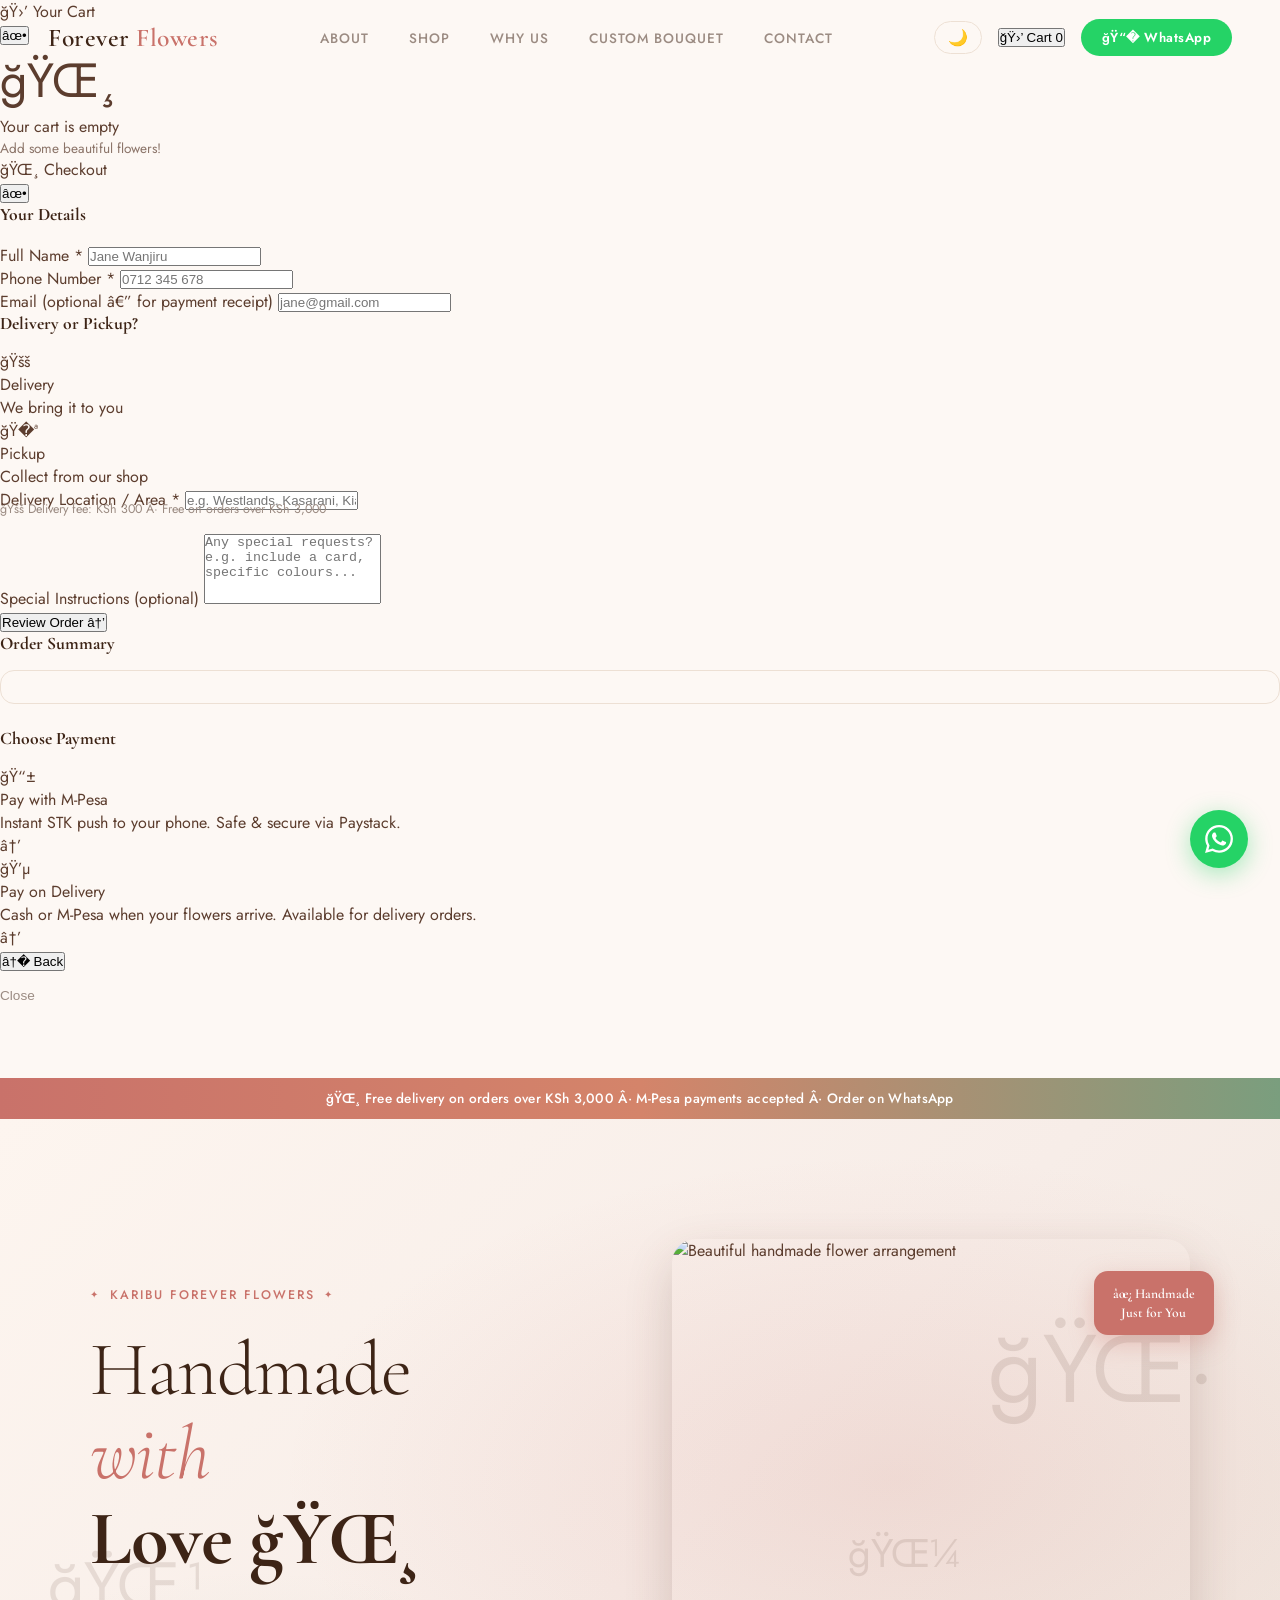
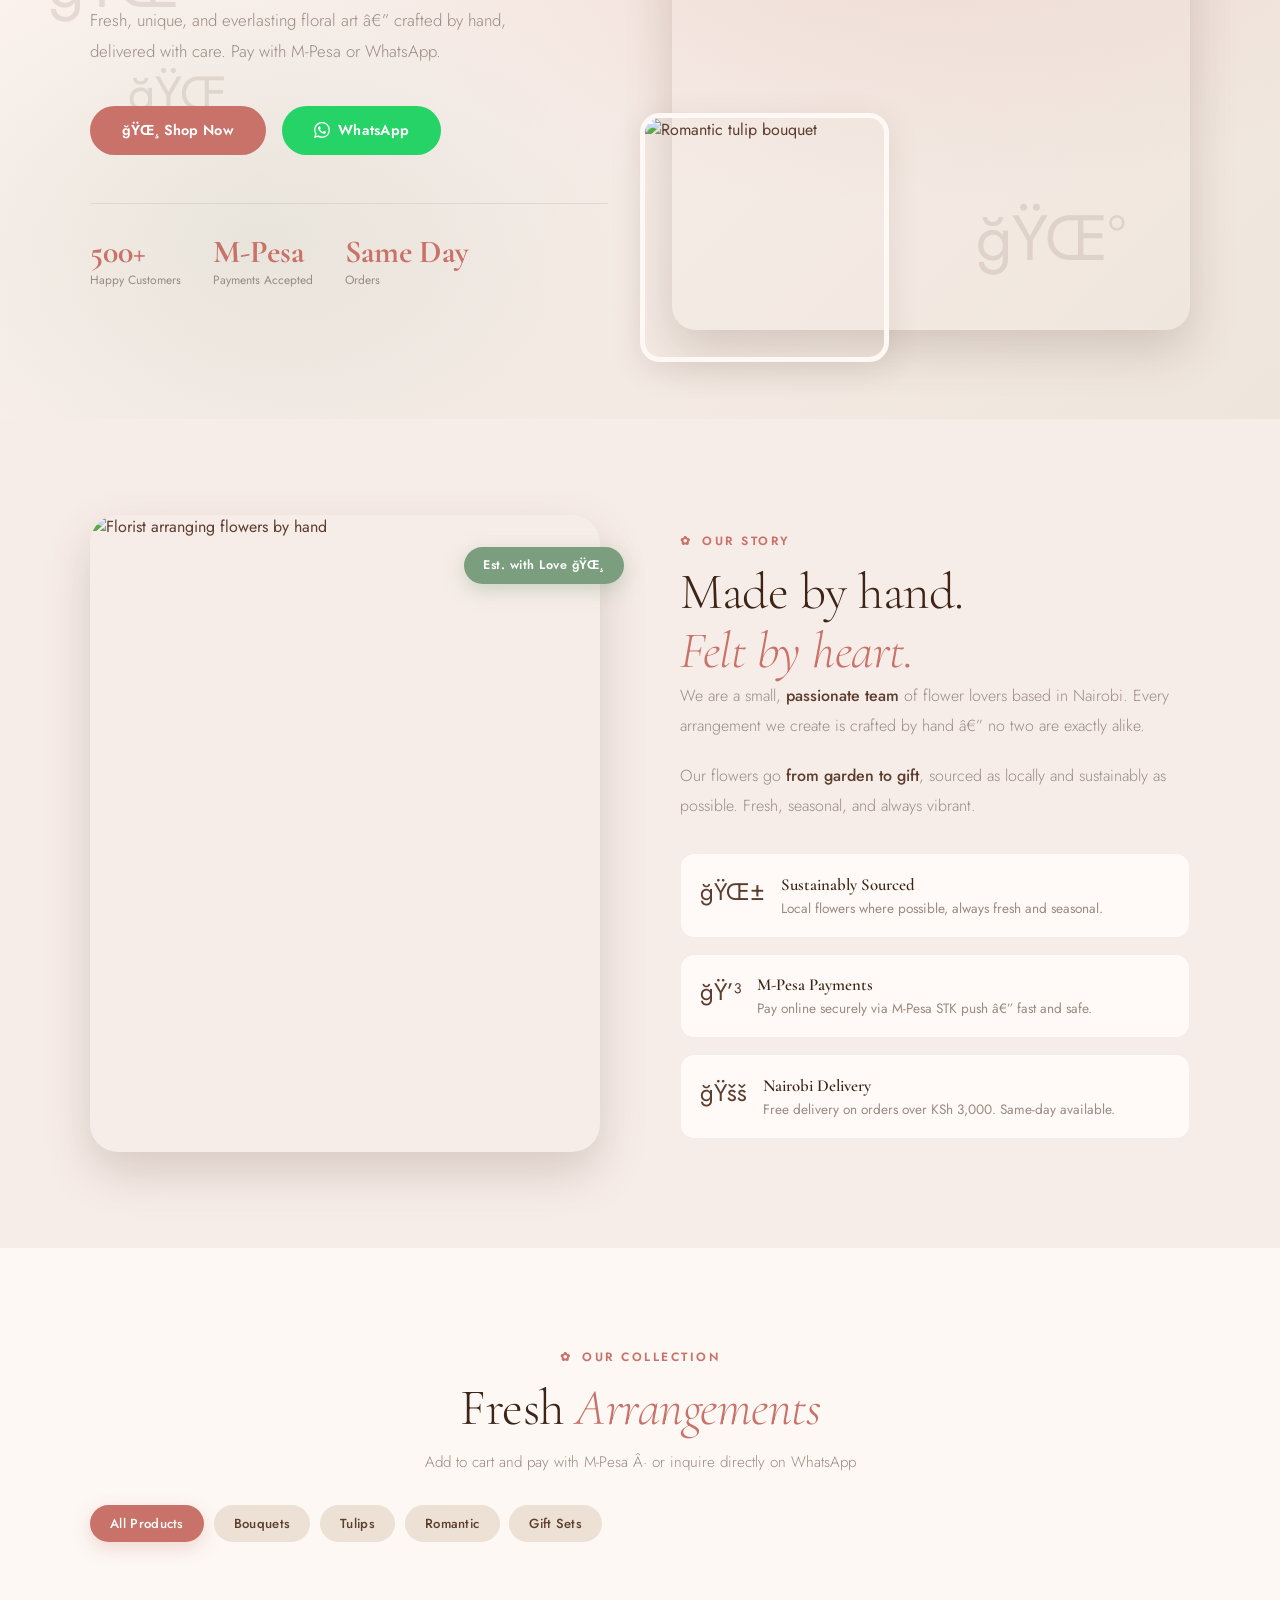
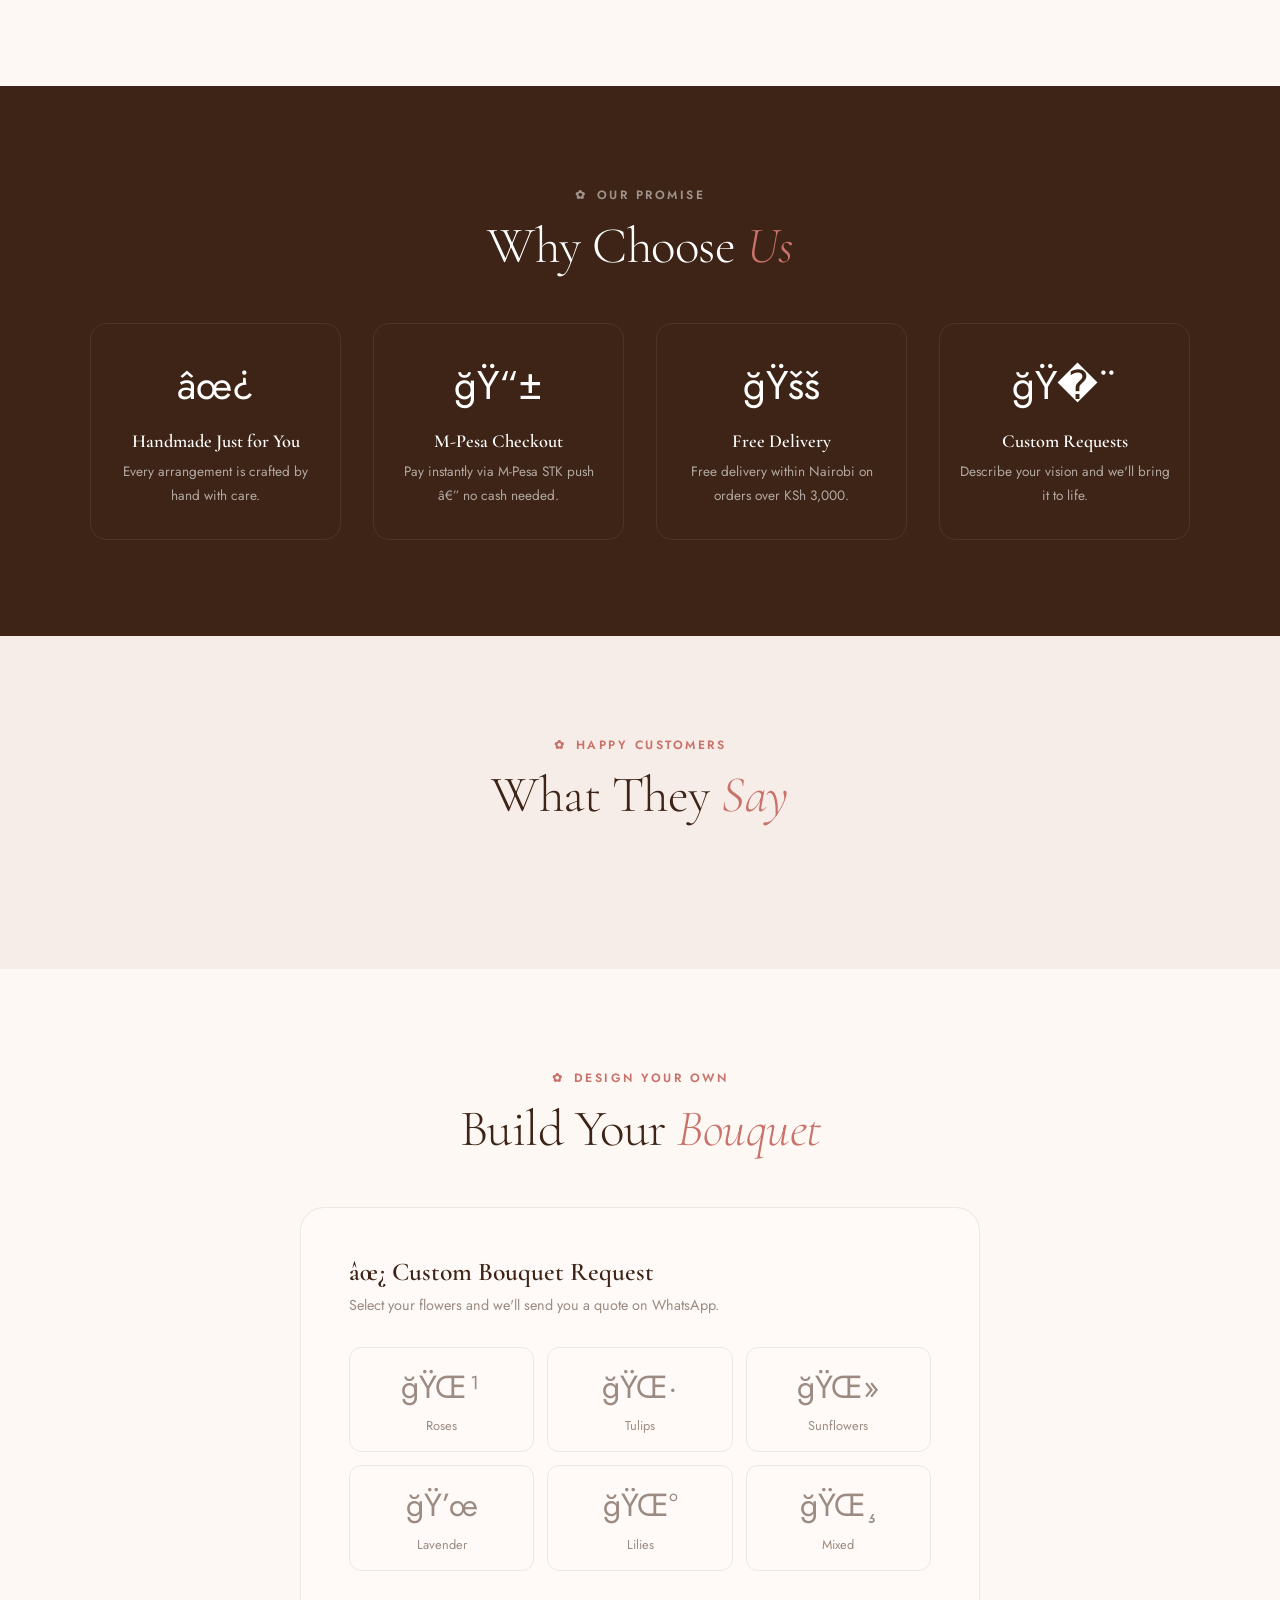
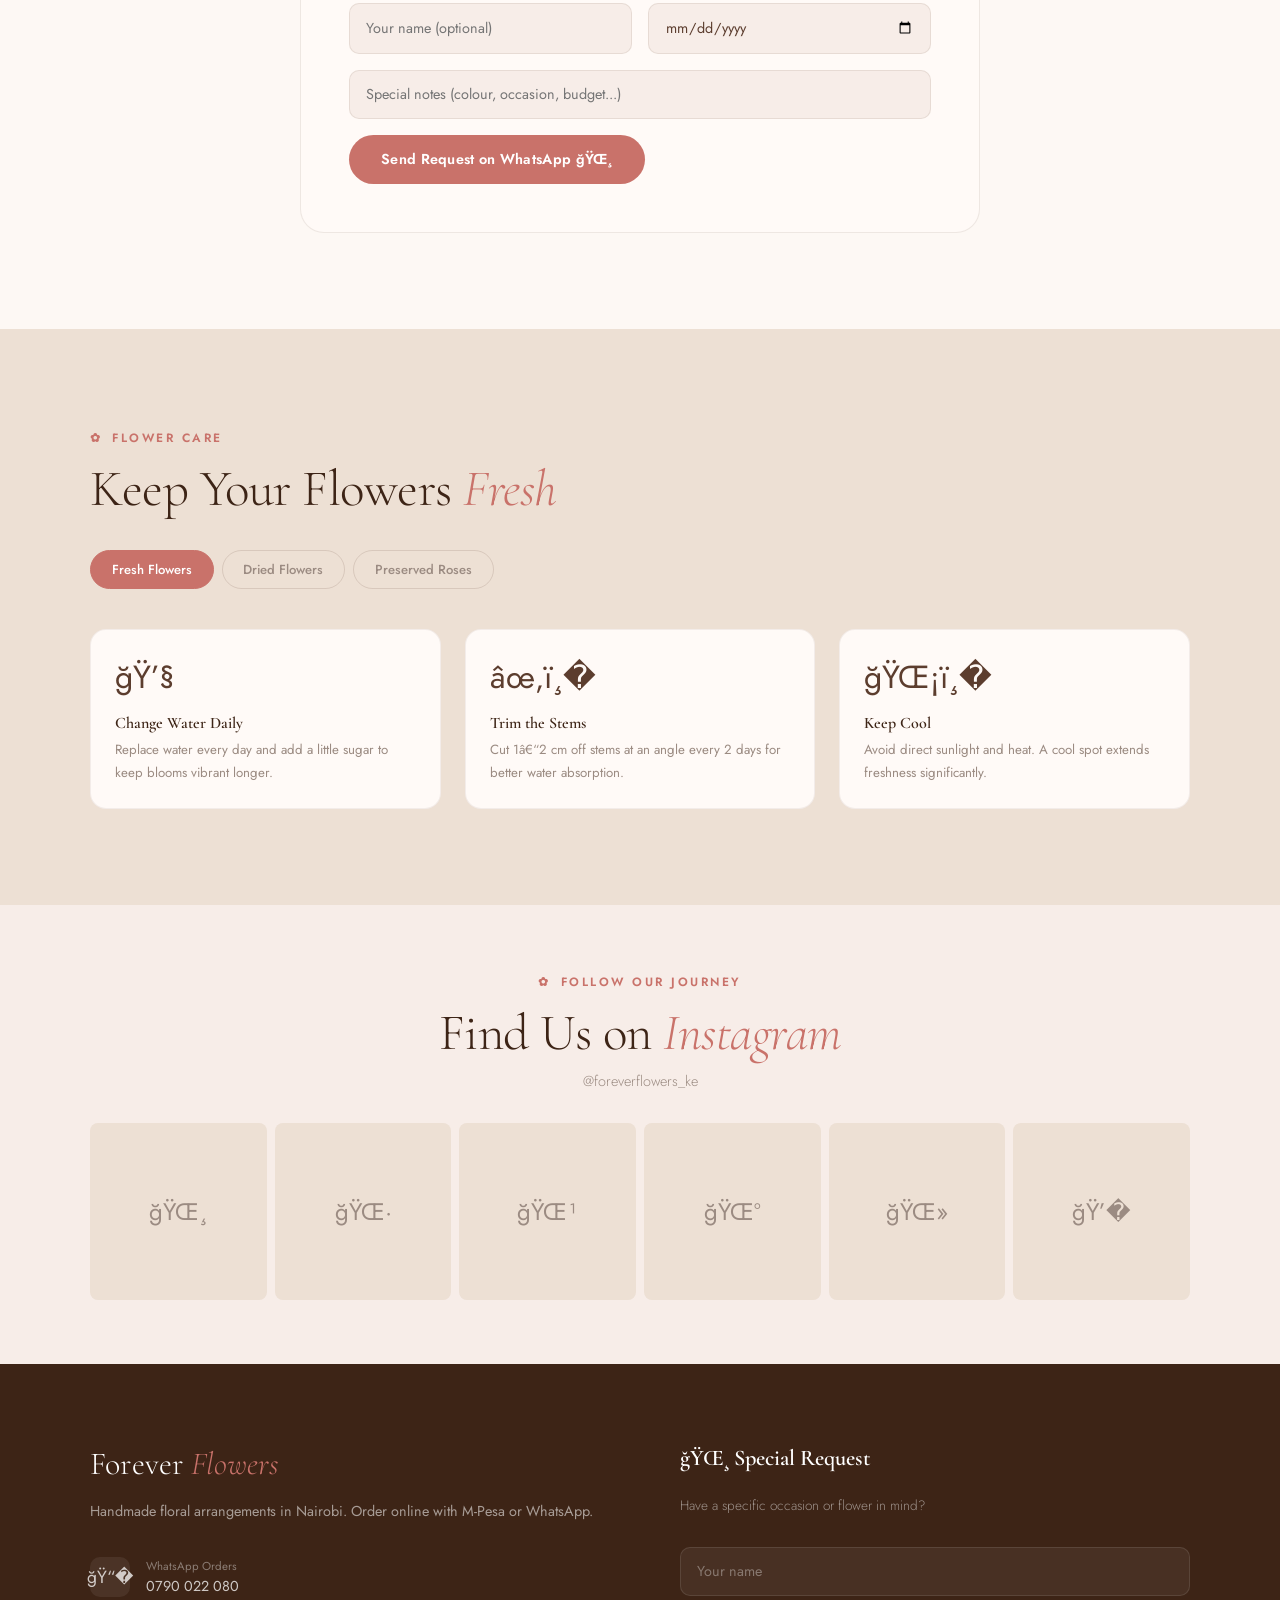
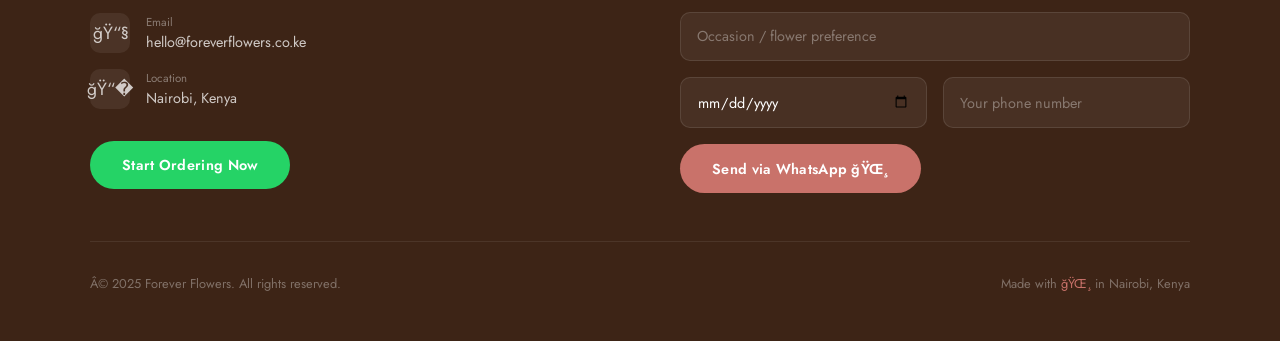
==== commit 04fca1d2: "Update index.html" ====
--- a/index.html
+++ b/index.html
@@ -3,42 +3,193 @@
 <head>
   <meta charset="UTF-8"/>
   <meta name="viewport" content="width=device-width, initial-scale=1.0"/>
-  <meta name="description" content="Forever Flowers — Handmade floral arrangements in Nairobi. Fresh bouquets, romantic sets, flower buckets. Order directly on WhatsApp."/>
-  <meta name="keywords" content="flowers Nairobi, bouquets Kenya, handmade flowers, flower delivery, tulips, roses"/>
-  <title>Forever Flowers — Handmade with Love 🌸</title>
+  <meta name="description" content="Forever Flowers â€” Handmade floral arrangements in Nairobi. Order online with M-Pesa or WhatsApp."/>
+  <title>Forever Flowers â€” Handmade with Love ğŸŒ¸</title>
+
+  <!-- Fonts & Styles -->
   <link rel="stylesheet" href="style.css"/>
-  <!-- ✏️ Change the page title above if needed -->
+  <link rel="stylesheet" href="cart-checkout.css"/>
+
+  <!-- Supabase -->
+  <script src="https://cdn.jsdelivr.net/npm/@supabase/supabase-js@2"></script>
+  <!-- Paystack -->
+  <script src="https://js.paystack.co/v1/inline.js"></script>
+  <!-- Config (must load before script.js and checkout.js) -->
+  <script src="supabase-config.js"></script>
 </head>
 <body>
 
-<!-- ═══ LOADER ════════════════════════════════════════════ -->
+<!-- â•�â•�â•� LOADER â•�â•�â•�â•�â•�â•�â•�â•�â•�â•�â•�â•�â•�â•�â•�â•�â•�â•�â•�â•�â•�â•�â•�â•�â•�â•�â•�â•�â•�â•�â•�â•�â•�â•�â•�â•�â•�â•�â•�â•�â•�â•�â•�â•� -->
 <div id="loader">
-  <div class="loader-flower">🌸</div>
+  <div class="loader-flower">ğŸŒ¸</div>
   <div class="loader-text">Forever Flowers</div>
 </div>
 
-<!-- ═══ FLOATING WHATSAPP BUTTON ═════════════════════════ -->
+<!-- â•�â•�â•� CART TOAST â•�â•�â•�â•�â•�â•�â•�â•�â•�â•�â•�â•�â•�â•�â•�â•�â•�â•�â•�â•�â•�â•�â•�â•�â•�â•�â•�â•�â•�â•�â•�â•�â•�â•�â•�â•�â•�â•�â•�â•� -->
+<div id="cartToast"></div>
+
+<!-- â•�â•�â•� FLOATING WHATSAPP â•�â•�â•�â•�â•�â•�â•�â•�â•�â•�â•�â•�â•�â•�â•�â•�â•�â•�â•�â•�â•�â•�â•�â•�â•�â•�â•�â•�â•�â•�â•�â•�â•� -->
 <a href="https://wa.me/254790022080" target="_blank" class="float-wa" aria-label="Chat on WhatsApp">
   <svg viewBox="0 0 24 24"><path d="M17.472 14.382c-.297-.149-1.758-.867-2.03-.967-.273-.099-.471-.148-.67.15-.197.297-.767.966-.94 1.164-.173.199-.347.223-.644.075-.297-.15-1.255-.463-2.39-1.475-.883-.788-1.48-1.761-1.653-2.059-.173-.297-.018-.458.13-.606.134-.133.298-.347.446-.52.149-.174.198-.298.298-.497.099-.198.05-.371-.025-.52-.075-.149-.669-1.612-.916-2.207-.242-.579-.487-.5-.669-.51-.173-.008-.371-.01-.57-.01-.198 0-.52.074-.792.372-.272.297-1.04 1.016-1.04 2.479 0 1.462 1.065 2.875 1.213 3.074.149.198 2.096 3.2 5.077 4.487.709.306 1.262.489 1.694.625.712.227 1.36.195 1.871.118.571-.085 1.758-.719 2.006-1.413.248-.694.248-1.289.173-1.413-.074-.124-.272-.198-.57-.347m-5.421 7.403h-.004a9.87 9.87 0 01-5.031-1.378l-.361-.214-3.741.982.998-3.648-.235-.374a9.86 9.86 0 01-1.51-5.26c.001-5.45 4.436-9.884 9.888-9.884 2.64 0 5.122 1.03 6.988 2.898a9.825 9.825 0 012.893 6.994c-.003 5.45-4.437 9.884-9.885 9.884m8.413-18.297A11.815 11.815 0 0012.05 0C5.495 0 .16 5.335.157 11.892c0 2.096.547 4.142 1.588 5.945L.057 24l6.305-1.654a11.882 11.882 0 005.683 1.448h.005c6.554 0 11.89-5.335 11.893-11.893a11.821 11.821 0 00-3.48-8.413z"/></svg>
 </a>
 
-<!-- ═══ BACK TO TOP ═══════════════════════════════════════ -->
-<button id="backToTop" aria-label="Back to top">↑</button>
-
-<!-- ═══ MOBILE NAV ════════════════════════════════════════ -->
+<!-- â•�â•�â•� BACK TO TOP â•�â•�â•�â•�â•�â•�â•�â•�â•�â•�â•�â•�â•�â•�â•�â•�â•�â•�â•�â•�â•�â•�â•�â•�â•�â•�â•�â•�â•�â•�â•�â•�â•�â•�â•�â•�â•�â•�â•� -->
+<button id="backToTop" aria-label="Back to top">â†‘</button>
+
+<!-- â•�â•�â•� CART OVERLAY + SIDEBAR â•�â•�â•�â•�â•�â•�â•�â•�â•�â•�â•�â•�â•�â•�â•�â•�â•�â•�â•�â•�â•�â•�â•�â•�â•�â•�â•� -->
+<div class="cart-overlay" id="cartOverlay" onclick="closeCart()"></div>
+
+<div class="cart-sidebar" id="cartSidebar">
+  <div class="cart-head">
+    <div class="cart-title">ğŸ›’ Your Cart</div>
+    <button class="cart-close" onclick="closeCart()">âœ•</button>
+  </div>
+  <div class="cart-items" id="cartItemsList">
+    <div class="cart-empty">
+      <div style="font-size:3rem">ğŸŒ¸</div>
+      <p>Your cart is empty</p>
+      <p style="font-size:0.85rem;opacity:0.7">Add some beautiful flowers!</p>
+    </div>
+  </div>
+  <div class="cart-footer">
+    <div id="cartTotal" style="display:none">
+      <div class="cart-total-row">
+        <span class="cart-total-label">Subtotal</span>
+        <span class="cart-total-val" id="cartSubtotal">KSh 0</span>
+      </div>
+    </div>
+    <button class="btn-checkout" id="cartCheckoutBtn" style="display:none" onclick="openCheckout()">
+      Proceed to Checkout â†’
+    </button>
+  </div>
+</div>
+
+<!-- â•�â•�â•� CHECKOUT MODAL â•�â•�â•�â•�â•�â•�â•�â•�â•�â•�â•�â•�â•�â•�â•�â•�â•�â•�â•�â•�â•�â•�â•�â•�â•�â•�â•�â•�â•�â•�â•�â•�â•�â•�â•�â•� -->
+<div class="checkout-overlay" id="checkoutModal">
+  <div class="checkout-box">
+    <div class="checkout-head">
+      <div class="checkout-title">ğŸŒ¸ Checkout</div>
+      <button class="checkout-close" onclick="closeCheckout()">âœ•</button>
+    </div>
+
+    <!-- Progress -->
+    <div class="step-dots">
+      <div class="step-dot active"></div>
+      <div class="step-line"></div>
+      <div class="step-dot"></div>
+    </div>
+
+    <div class="checkout-body">
+
+      <!-- STEP 1: Details + Delivery -->
+      <div class="checkout-step" style="display:block">
+        <h3 style="font-family:var(--font-display);font-size:1.1rem;color:var(--bark2);margin-bottom:1.2rem">Your Details</h3>
+
+        <div class="co-row">
+          <div>
+            <label class="co-label">Full Name *</label>
+            <input type="text" id="chkName" class="co-input" placeholder="Jane Wanjiru"/>
+          </div>
+          <div>
+            <label class="co-label">Phone Number *</label>
+            <input type="tel" id="chkPhone" class="co-input" placeholder="0712 345 678"/>
+          </div>
+        </div>
+
+        <label class="co-label">Email (optional â€” for payment receipt)</label>
+        <input type="email" id="chkEmail" class="co-input" placeholder="jane@gmail.com"/>
+
+        <h3 style="font-family:var(--font-display);font-size:1.1rem;color:var(--bark2);margin-bottom:1rem">Delivery or Pickup?</h3>
+
+        <div class="delivery-toggle">
+          <div class="delivery-opt active" id="deliveryBtn" onclick="setDelivery('delivery')">
+            <div class="delivery-opt-icon">ğŸšš</div>
+            <div class="delivery-opt-label">Delivery</div>
+            <div class="delivery-opt-sub">We bring it to you</div>
+          </div>
+          <div class="delivery-opt" id="pickupBtn" onclick="setDelivery('pickup')">
+            <div class="delivery-opt-icon">ğŸ�ª</div>
+            <div class="delivery-opt-label">Pickup</div>
+            <div class="delivery-opt-sub">Collect from our shop</div>
+          </div>
+        </div>
+
+        <div id="locationGroup">
+          <label class="co-label">Delivery Location / Area *</label>
+          <input type="text" id="chkLocation" class="co-input" placeholder="e.g. Westlands, Kasarani, Kiambu Road..."/>
+          <p style="font-size:0.78rem;color:var(--muted);margin-top:-0.7rem;margin-bottom:1rem">
+            ğŸšš Delivery fee: KSh 300 Â· Free on orders over KSh 3,000
+          </p>
+        </div>
+
+        <label class="co-label">Special Instructions (optional)</label>
+        <textarea class="co-input" id="chkNotes" placeholder="Any special requests? e.g. include a card, specific colours..." style="min-height:70px;resize:none"></textarea>
+
+        <div class="checkout-nav">
+          <button class="btn-next" onclick="nextStep()">Review Order â†’</button>
+        </div>
+      </div>
+
+      <!-- STEP 2: Summary + Payment -->
+      <div class="checkout-step">
+        <h3 style="font-family:var(--font-display);font-size:1.1rem;color:var(--bark2);margin-bottom:1rem">Order Summary</h3>
+
+        <div id="orderSummary" style="background:var(--card);border-radius:14px;padding:1rem;margin-bottom:1.5rem;border:1px solid var(--warm)"></div>
+
+        <h3 style="font-family:var(--font-display);font-size:1.1rem;color:var(--bark2);margin-bottom:1rem">Choose Payment</h3>
+
+        <div class="payment-opts">
+          <!-- M-Pesa -->
+          <div class="payment-opt mpesa" onclick="payWithMpesa()">
+            <div class="pay-icon">ğŸ“±</div>
+            <div class="pay-info">
+              <div class="pay-title">Pay with M-Pesa</div>
+              <div class="pay-sub">Instant STK push to your phone. Safe & secure via Paystack.</div>
+            </div>
+            <div class="pay-arrow">â†’</div>
+          </div>
+
+          <!-- Pay on Delivery -->
+          <div class="payment-opt pod" id="podOption" onclick="payOnDelivery()">
+            <div class="pay-icon">ğŸ’µ</div>
+            <div class="pay-info">
+              <div class="pay-title">Pay on Delivery</div>
+              <div class="pay-sub">Cash or M-Pesa when your flowers arrive. Available for delivery orders.</div>
+            </div>
+            <div class="pay-arrow" id="podArrow">â†’</div>
+          </div>
+        </div>
+
+        <div class="checkout-nav">
+          <button class="btn-prev" onclick="prevStep()">â†� Back</button>
+        </div>
+      </div>
+
+    </div>
+  </div>
+</div>
+
+<!-- â•�â•�â•� CONFIRMATION MODAL â•�â•�â•�â•�â•�â•�â•�â•�â•�â•�â•�â•�â•�â•�â•�â•�â•�â•�â•�â•�â•�â•�â•�â•�â•�â•�â•�â•�â•�â•�â•�â•� -->
+<div class="confirm-overlay" id="confirmModal">
+  <div class="confirm-box">
+    <div id="confirmContent"></div>
+    <button onclick="closeConfirmModal()" style="background:none;border:none;color:var(--muted);margin-top:1rem;cursor:pointer;font-size:0.85rem">Close</button>
+  </div>
+</div>
+
+<!-- â•�â•�â•� MOBILE NAV â•�â•�â•�â•�â•�â•�â•�â•�â•�â•�â•�â•�â•�â•�â•�â•�â•�â•�â•�â•�â•�â•�â•�â•�â•�â•�â•�â•�â•�â•�â•�â•�â•�â•�â•�â•�â•�â•�â•�â•� -->
 <div class="mobile-nav" id="mobileNav">
-  <button class="mobile-close" id="closeMenu">✕</button>
-  <a href="#about"     class="mob-link">About</a>
-  <a href="#products"  class="mob-link">Shop</a>
-  <a href="#why"       class="mob-link">Why Us</a>
-  <a href="#builder"   class="mob-link">Custom Bouquet</a>
-  <a href="#contact"   class="mob-link">Contact</a>
-</div>
-
-<!-- ═══ NAV ═══════════════════════════════════════════════ -->
+  <button class="mobile-close" id="closeMenu">âœ•</button>
+  <a href="#about"    class="mob-link">About</a>
+  <a href="#products" class="mob-link">Shop</a>
+  <a href="#why"      class="mob-link">Why Us</a>
+  <a href="#builder"  class="mob-link">Custom Bouquet</a>
+  <a href="#contact"  class="mob-link">Contact</a>
+</div>
+
+<!-- â•�â•�â•� NAV â•�â•�â•�â•�â•�â•�â•�â•�â•�â•�â•�â•�â•�â•�â•�â•�â•�â•�â•�â•�â•�â•�â•�â•�â•�â•�â•�â•�â•�â•�â•�â•�â•�â•�â•�â•�â•�â•�â•�â•�â•�â•�â•�â•�â•�â•�â•� -->
 <nav id="navbar">
   <div class="nav-brand">Forever <span>Flowers</span></div>
-
   <ul class="nav-links">
     <li><a href="#about">About</a></li>
     <li><a href="#products">Shop</a></li>
@@ -46,148 +197,89 @@
     <li><a href="#builder">Custom Bouquet</a></li>
     <li><a href="#contact">Contact</a></li>
   </ul>
-
   <div class="nav-right">
-    <button class="theme-toggle" id="themeToggle" aria-label="Toggle dark mode">🌙</button>
-    <a href="https://wa.me/254790022080" target="_blank" class="nav-wa">
-      📞 Order on WhatsApp
-    </a>
-  </div>
-
+    <button class="theme-toggle" id="themeToggle" aria-label="Toggle dark mode">ğŸŒ™</button>
+    <!-- Cart Button -->
+    <button class="cart-nav-btn" onclick="openCart()">
+      ğŸ›’ Cart
+      <span class="cart-count">0</span>
+    </button>
+    <a href="https://wa.me/254790022080" target="_blank" class="nav-wa">ğŸ“� WhatsApp</a>
+  </div>
   <button class="hamburger" id="menuBtn" aria-label="Open menu">
     <span></span><span></span><span></span>
   </button>
 </nav>
 
-<!-- ═══ SEASONAL BANNER ═══════════════════════════════════ -->
-<!-- ✏️ Edit the text below to change the banner message -->
+<!-- â•�â•�â•� SEASONAL BANNER â•�â•�â•�â•�â•�â•�â•�â•�â•�â•�â•�â•�â•�â•�â•�â•�â•�â•�â•�â•�â•�â•�â•�â•�â•�â•�â•�â•�â•�â•�â•�â•�â•�â•�â•� -->
+<!-- âœ�ï¸� Edit this text in the admin panel or directly here -->
 <div class="seasonal-banner">
-  🌸 Mother's Day Special — Order 3 days in advance · Free delivery on orders over KSh 3,000
-</div>
-
-<!-- ═══ HERO ═══════════════════════════════════════════════ -->
+  ğŸŒ¸ Free delivery on orders over KSh 3,000 Â· M-Pesa payments accepted Â· Order on WhatsApp
+</div>
+
+<!-- â•�â•�â•� HERO â•�â•�â•�â•�â•�â•�â•�â•�â•�â•�â•�â•�â•�â•�â•�â•�â•�â•�â•�â•�â•�â•�â•�â•�â•�â•�â•�â•�â•�â•�â•�â•�â•�â•�â•�â•�â•�â•�â•�â•�â•�â•�â•�â•�â•�â•�â•� -->
 <section id="hero">
   <div class="hero-bg"></div>
-
-  <!-- Floating petals (decorative) -->
-  <div class="hero-petal">🌸</div>
-  <div class="hero-petal">🌷</div>
-  <div class="hero-petal">🌺</div>
-  <div class="hero-petal">🌼</div>
-  <div class="hero-petal">🌹</div>
+  <div class="hero-petal">ğŸŒ¸</div><div class="hero-petal">ğŸŒ·</div>
+  <div class="hero-petal">ğŸŒº</div><div class="hero-petal">ğŸŒ¼</div><div class="hero-petal">ğŸŒ¹</div>
 
   <div class="hero-inner">
     <div class="hero-left">
       <div class="hero-eyebrow">Karibu Forever Flowers</div>
-
-      <h1 class="hero-title">
-        Handmade<br/>
-        <em>with</em>
-        <strong>Love 🌸</strong>
-      </h1>
-
-      <p class="hero-sub">
-        Fresh, unique, and everlasting floral art — crafted by hand, delivered with care.
-        Order directly on WhatsApp, no hassle.
-      </p>
-
+      <h1 class="hero-title">Handmade<br/><em>with</em><strong>Love ğŸŒ¸</strong></h1>
+      <p class="hero-sub">Fresh, unique, and everlasting floral art â€” crafted by hand, delivered with care. Pay with M-Pesa or WhatsApp.</p>
       <div class="hero-btns">
+        <a href="#products" class="btn btn-rose">ğŸŒ¸ Shop Now</a>
         <a href="https://wa.me/254790022080" target="_blank" class="btn btn-wa-green">
-          <svg width="18" height="18" viewBox="0 0 24 24" fill="currentColor" style="fill:white"><path d="M17.472 14.382c-.297-.149-1.758-.867-2.03-.967-.273-.099-.471-.148-.67.15-.197.297-.767.966-.94 1.164-.173.199-.347.223-.644.075-.297-.15-1.255-.463-2.39-1.475-.883-.788-1.48-1.761-1.653-2.059-.173-.297-.018-.458.13-.606.134-.133.298-.347.446-.52.149-.174.198-.298.298-.497.099-.198.05-.371-.025-.52-.075-.149-.669-1.612-.916-2.207-.242-.579-.487-.5-.669-.51-.173-.008-.371-.01-.57-.01-.198 0-.52.074-.792.372-.272.297-1.04 1.016-1.04 2.479 0 1.462 1.065 2.875 1.213 3.074.149.198 2.096 3.2 5.077 4.487.709.306 1.262.489 1.694.625.712.227 1.36.195 1.871.118.571-.085 1.758-.719 2.006-1.413.248-.694.248-1.289.173-1.413-.074-.124-.272-.198-.57-.347m-5.421 7.403h-.004a9.87 9.87 0 01-5.031-1.378l-.361-.214-3.741.982.998-3.648-.235-.374a9.86 9.86 0 01-1.51-5.26c.001-5.45 4.436-9.884 9.888-9.884 2.64 0 5.122 1.03 6.988 2.898a9.825 9.825 0 012.893 6.994c-.003 5.45-4.437 9.884-9.885 9.884m8.413-18.297A11.815 11.815 0 0012.05 0C5.495 0 .16 5.335.157 11.892c0 2.096.547 4.142 1.588 5.945L.057 24l6.305-1.654a11.882 11.882 0 005.683 1.448h.005c6.554 0 11.89-5.335 11.893-11.893a11.821 11.821 0 00-3.48-8.413z"/></svg>
-          Shop on WhatsApp
+          <svg width="16" height="16" viewBox="0 0 24 24" fill="white"><path d="M17.472 14.382c-.297-.149-1.758-.867-2.03-.967-.273-.099-.471-.148-.67.15-.197.297-.767.966-.94 1.164-.173.199-.347.223-.644.075-.297-.15-1.255-.463-2.39-1.475-.883-.788-1.48-1.761-1.653-2.059-.173-.297-.018-.458.13-.606.134-.133.298-.347.446-.52.149-.174.198-.298.298-.497.099-.198.05-.371-.025-.52-.075-.149-.669-1.612-.916-2.207-.242-.579-.487-.5-.669-.51-.173-.008-.371-.01-.57-.01-.198 0-.52.074-.792.372-.272.297-1.04 1.016-1.04 2.479 0 1.462 1.065 2.875 1.213 3.074.149.198 2.096 3.2 5.077 4.487.709.306 1.262.489 1.694.625.712.227 1.36.195 1.871.118.571-.085 1.758-.719 2.006-1.413.248-.694.248-1.289.173-1.413-.074-.124-.272-.198-.57-.347m-5.421 7.403h-.004a9.87 9.87 0 01-5.031-1.378l-.361-.214-3.741.982.998-3.648-.235-.374a9.86 9.86 0 01-1.51-5.26c.001-5.45 4.436-9.884 9.888-9.884 2.64 0 5.122 1.03 6.988 2.898a9.825 9.825 0 012.893 6.994c-.003 5.45-4.437 9.884-9.885 9.884m8.413-18.297A11.815 11.815 0 0012.05 0C5.495 0 .16 5.335.157 11.892c0 2.096.547 4.142 1.588 5.945L.057 24l6.305-1.654a11.882 11.882 0 005.683 1.448h.005c6.554 0 11.89-5.335 11.893-11.893a11.821 11.821 0 00-3.48-8.413z"/></svg>
+          WhatsApp
         </a>
-        <a href="#products" class="btn btn-outline">View Collection</a>
-      </div>
-
+      </div>
       <div class="hero-trust">
-        <div class="trust-item">
-          <span class="trust-num">500+</span>
-          <span class="trust-label">Happy Customers</span>
-        </div>
-        <div class="trust-item">
-          <span class="trust-num">100%</span>
-          <span class="trust-label">Handmade</span>
-        </div>
-        <div class="trust-item">
-          <span class="trust-num">Same Day</span>
-          <span class="trust-label">WhatsApp Orders</span>
-        </div>
-      </div>
-    </div>
-
+        <div class="trust-item"><span class="trust-num">500+</span><span class="trust-label">Happy Customers</span></div>
+        <div class="trust-item"><span class="trust-num">M-Pesa</span><span class="trust-label">Payments Accepted</span></div>
+        <div class="trust-item"><span class="trust-num">Same Day</span><span class="trust-label">Orders</span></div>
+      </div>
+    </div>
     <div class="hero-visual">
-      <img class="hero-img-main"
-           src="https://images.unsplash.com/photo-1487530811015-780780169993?w=800&q=80"
-           alt="Beautiful handmade flower arrangement by Forever Flowers"/>
-      <img class="hero-img-float"
-           src="https://images.unsplash.com/photo-1519378058457-4c29a0a2efac?w=400&q=80"
-           alt="Romantic tulip bouquet"/>
-      <div class="hero-badge-float">✿ Handmade<br/>Just for You</div>
-    </div>
-  </div>
-</section>
-
-<!-- ═══ ABOUT ══════════════════════════════════════════════ -->
+      <img class="hero-img-main" src="https://images.pexels.com/photos/931177/pexels-photo-931177.jpeg?auto=compress&cs=tinysrgb&w=800" alt="Beautiful handmade flower arrangement"/>
+      <img class="hero-img-float" src="https://images.pexels.com/photos/56866/garden-rose-red-pink-56866.jpeg?auto=compress&cs=tinysrgb&w=400" alt="Romantic tulip bouquet"/>
+      <div class="hero-badge-float">âœ¿ Handmade<br/>Just for You</div>
+    </div>
+  </div>
+</section>
+
+<!-- â•�â•�â•� ABOUT â•�â•�â•�â•�â•�â•�â•�â•�â•�â•�â•�â•�â•�â•�â•�â•�â•�â•�â•�â•�â•�â•�â•�â•�â•�â•�â•�â•�â•�â•�â•�â•�â•�â•�â•�â•�â•�â•�â•�â•�â•�â•�â•�â•�â•�â•� -->
 <section id="about" class="section">
   <div class="container">
     <div class="about-layout">
       <div class="about-img-wrap reveal">
-        <img class="about-img"
-             src="https://images.unsplash.com/photo-1558618666-fcd25c85cd64?w=800&q=80"
-             alt="Florist carefully arranging flowers by hand"/>
-        <div class="about-tag">Est. with Love 🌸</div>
-      </div>
-
+        <img class="about-img" src="https://images.pexels.com/photos/1408221/pexels-photo-1408221.jpeg?auto=compress&cs=tinysrgb&w=800" alt="Florist arranging flowers by hand"/>
+        <div class="about-tag">Est. with Love ğŸŒ¸</div>
+      </div>
       <div class="about-text reveal">
         <div class="section-label">Our Story</div>
         <h2 class="section-title">Made by hand.<br/><em>Felt by heart.</em></h2>
-
-        <p>We are a small, <strong>passionate team</strong> of flower lovers based in Nairobi. Every arrangement we create is crafted by hand — no two are exactly alike, because we believe every customer deserves something truly unique.</p>
-
-        <p>Our flowers go <strong>from garden to gift</strong>, sourced as locally and sustainably as possible. We work with fresh, seasonal blooms to ensure your arrangements are always vibrant and long-lasting.</p>
-
-        <p>Whether it's a birthday surprise, a romantic gesture, or just brightening someone's day — we pour love into every petal.</p>
-
+        <p>We are a small, <strong>passionate team</strong> of flower lovers based in Nairobi. Every arrangement we create is crafted by hand â€” no two are exactly alike.</p>
+        <p>Our flowers go <strong>from garden to gift</strong>, sourced as locally and sustainably as possible. Fresh, seasonal, and always vibrant.</p>
         <div class="about-features">
-          <div class="about-feat">
-            <div class="feat-icon">🌱</div>
-            <div class="feat-text">
-              <div class="feat-title">Sustainably Sourced</div>
-              <div class="feat-desc">Local flowers where possible, always fresh and seasonal.</div>
-            </div>
-          </div>
-          <div class="about-feat">
-            <div class="feat-icon">✿</div>
-            <div class="feat-text">
-              <div class="feat-title">Uniquely Handcrafted</div>
-              <div class="feat-desc">No two arrangements are the same — each one is made just for you.</div>
-            </div>
-          </div>
-          <div class="about-feat">
-            <div class="feat-icon">💬</div>
-            <div class="feat-text">
-              <div class="feat-title">Personal Service</div>
-              <div class="feat-desc">Order, customise, and ask questions directly on WhatsApp.</div>
-            </div>
-          </div>
-        </div>
-      </div>
-    </div>
-  </div>
-</section>
-
-<!-- ═══ PRODUCTS ═══════════════════════════════════════════ -->
+          <div class="about-feat"><div class="feat-icon">ğŸŒ±</div><div class="feat-text"><div class="feat-title">Sustainably Sourced</div><div class="feat-desc">Local flowers where possible, always fresh and seasonal.</div></div></div>
+          <div class="about-feat"><div class="feat-icon">ğŸ’³</div><div class="feat-text"><div class="feat-title">M-Pesa Payments</div><div class="feat-desc">Pay online securely via M-Pesa STK push â€” fast and safe.</div></div></div>
+          <div class="about-feat"><div class="feat-icon">ğŸšš</div><div class="feat-text"><div class="feat-title">Nairobi Delivery</div><div class="feat-desc">Free delivery on orders over KSh 3,000. Same-day available.</div></div></div>
+        </div>
+      </div>
+    </div>
+  </div>
+</section>
+
+<!-- â•�â•�â•� PRODUCTS â•�â•�â•�â•�â•�â•�â•�â•�â•�â•�â•�â•�â•�â•�â•�â•�â•�â•�â•�â•�â•�â•�â•�â•�â•�â•�â•�â•�â•�â•�â•�â•�â•�â•�â•�â•�â•�â•�â•�â•�â•�â•�â•� -->
 <section id="products" class="section">
   <div class="container">
     <div class="reveal" style="text-align:center">
       <div class="section-label" style="justify-content:center">Our Collection</div>
       <h2 class="section-title">Fresh <em>Arrangements</em></h2>
-      <p style="color:var(--muted);margin-top:0.8rem;font-size:0.95rem;font-weight:300">
-        Every piece handmade with care. Tap any product to inquire on WhatsApp.
-      </p>
-    </div>
-
-    <!-- Filter buttons -->
+      <p style="color:var(--muted);margin-top:0.8rem;font-size:0.95rem;font-weight:300">Add to cart and pay with M-Pesa Â· or inquire directly on WhatsApp</p>
+    </div>
     <div class="product-filters">
       <button class="filter-btn active" data-filter="all">All Products</button>
       <button class="filter-btn" data-filter="bouquet">Bouquets</button>
@@ -195,13 +287,11 @@
       <button class="filter-btn" data-filter="romantic">Romantic</button>
       <button class="filter-btn" data-filter="gift">Gift Sets</button>
     </div>
-
-    <!-- Products rendered by script.js from products.js -->
     <div class="product-grid" id="productGrid"></div>
   </div>
 </section>
 
-<!-- ═══ WHY CHOOSE US ══════════════════════════════════════ -->
+<!-- â•�â•�â•� WHY â•�â•�â•�â•�â•�â•�â•�â•�â•�â•�â•�â•�â•�â•�â•�â•�â•�â•�â•�â•�â•�â•�â•�â•�â•�â•�â•�â•�â•�â•�â•�â•�â•�â•�â•�â•�â•�â•�â•�â•�â•�â•�â•�â•�â•�â•�â•�â•� -->
 <section id="why" class="section">
   <div class="container">
     <div class="reveal" style="text-align:center">
@@ -209,272 +299,149 @@
       <h2 class="section-title" style="color:white">Why Choose <em>Us</em></h2>
     </div>
     <div class="why-grid">
-      <div class="why-card reveal">
-        <div class="why-icon">✿</div>
-        <div class="why-title">Handmade Just for You</div>
-        <div class="why-desc">Every arrangement is crafted by hand with care and attention to detail.</div>
-      </div>
-      <div class="why-card reveal">
-        <div class="why-icon">🚚</div>
-        <div class="why-title">Free Delivery</div>
-        <!-- ✏️ Change the city/area and minimum order amount below -->
-        <div class="why-desc">Free delivery within Nairobi on orders over KSh 3,000.</div>
-      </div>
-      <div class="why-card reveal">
-        <div class="why-icon">⚡</div>
-        <div class="why-title">Same-Day WhatsApp Orders</div>
-        <div class="why-desc">Order, customise, and confirm in minutes via WhatsApp chat.</div>
-      </div>
-      <div class="why-card reveal">
-        <div class="why-icon">🎨</div>
-        <div class="why-title">Custom Requests Welcome</div>
-        <div class="why-desc">Have a vision? We'll bring it to life — just describe it to us.</div>
-      </div>
-    </div>
-  </div>
-</section>
-
-<!-- ═══ REVIEWS ════════════════════════════════════════════ -->
+      <div class="why-card reveal"><div class="why-icon">âœ¿</div><div class="why-title">Handmade Just for You</div><div class="why-desc">Every arrangement is crafted by hand with care.</div></div>
+      <div class="why-card reveal"><div class="why-icon">ğŸ“±</div><div class="why-title">M-Pesa Checkout</div><div class="why-desc">Pay instantly via M-Pesa STK push â€” no cash needed.</div></div>
+      <div class="why-card reveal"><div class="why-icon">ğŸšš</div><div class="why-title">Free Delivery</div><div class="why-desc">Free delivery within Nairobi on orders over KSh 3,000.</div></div>
+      <div class="why-card reveal"><div class="why-icon">ğŸ�¨</div><div class="why-title">Custom Requests</div><div class="why-desc">Describe your vision and we'll bring it to life.</div></div>
+    </div>
+  </div>
+</section>
+
+<!-- â•�â•�â•� REVIEWS â•�â•�â•�â•�â•�â•�â•�â•�â•�â•�â•�â•�â•�â•�â•�â•�â•�â•�â•�â•�â•�â•�â•�â•�â•�â•�â•�â•�â•�â•�â•�â•�â•�â•�â•�â•�â•�â•�â•�â•�â•�â•�â•�â•� -->
 <section id="reviews" class="section">
   <div class="container">
     <div class="reveal" style="text-align:center">
       <div class="section-label" style="justify-content:center">Happy Customers</div>
       <h2 class="section-title">What They <em>Say</em></h2>
     </div>
-    <!-- Reviews rendered by script.js from products.js -->
     <div class="reviews-grid" id="reviewsGrid"></div>
   </div>
 </section>
 
-<!-- ═══ BOUQUET BUILDER ════════════════════════════════════ -->
+<!-- â•�â•�â•� BOUQUET BUILDER â•�â•�â•�â•�â•�â•�â•�â•�â•�â•�â•�â•�â•�â•�â•�â•�â•�â•�â•�â•�â•�â•�â•�â•�â•�â•�â•�â•�â•�â•�â•�â•�â•�â•�â•�â•� -->
 <section id="builder" class="section">
   <div class="container">
     <div class="reveal" style="text-align:center">
       <div class="section-label" style="justify-content:center">Design Your Own</div>
       <h2 class="section-title">Build Your <em>Bouquet</em></h2>
-      <p style="color:var(--muted);margin-top:0.8rem;font-size:0.95rem;font-weight:300">
-        Pick your flowers and we'll craft something magical for you.
-      </p>
-    </div>
-
+    </div>
     <div class="builder-box reveal">
-      <div class="builder-title">✿ Custom Bouquet Request</div>
-      <div class="builder-sub">Select your flowers, fill in your details, and we'll send you a quote on WhatsApp.</div>
-
-      <!-- Flower checkboxes -->
+      <div class="builder-title">âœ¿ Custom Bouquet Request</div>
+      <div class="builder-sub">Select your flowers and we'll send you a quote on WhatsApp.</div>
       <div class="flowers-grid">
-        <div>
-          <input type="checkbox" class="flower-check" id="f-roses" value="Roses">
-          <label class="flower-label" for="f-roses"><span>🌹</span>Roses</label>
-        </div>
-        <div>
-          <input type="checkbox" class="flower-check" id="f-tulips" value="Tulips">
-          <label class="flower-label" for="f-tulips"><span>🌷</span>Tulips</label>
-        </div>
-        <div>
-          <input type="checkbox" class="flower-check" id="f-sunflowers" value="Sunflowers">
-          <label class="flower-label" for="f-sunflowers"><span>🌻</span>Sunflowers</label>
-        </div>
-        <div>
-          <input type="checkbox" class="flower-check" id="f-lavender" value="Lavender">
-          <label class="flower-label" for="f-lavender"><span>💜</span>Lavender</label>
-        </div>
-        <div>
-          <input type="checkbox" class="flower-check" id="f-lilies" value="Lilies">
-          <label class="flower-label" for="f-lilies"><span>🌺</span>Lilies</label>
-        </div>
-        <div>
-          <input type="checkbox" class="flower-check" id="f-mixed" value="Mixed Blooms">
-          <label class="flower-label" for="f-mixed"><span>🌸</span>Mixed</label>
-        </div>
-      </div>
-
+        <div><input type="checkbox" class="flower-check" id="f-roses"      value="Roses">     <label class="flower-label" for="f-roses">     <span>ğŸŒ¹</span>Roses</label></div>
+        <div><input type="checkbox" class="flower-check" id="f-tulips"     value="Tulips">    <label class="flower-label" for="f-tulips">    <span>ğŸŒ·</span>Tulips</label></div>
+        <div><input type="checkbox" class="flower-check" id="f-sunflowers" value="Sunflowers"><label class="flower-label" for="f-sunflowers"><span>ğŸŒ»</span>Sunflowers</label></div>
+        <div><input type="checkbox" class="flower-check" id="f-lavender"   value="Lavender">  <label class="flower-label" for="f-lavender">  <span>ğŸ’œ</span>Lavender</label></div>
+        <div><input type="checkbox" class="flower-check" id="f-lilies"     value="Lilies">    <label class="flower-label" for="f-lilies">    <span>ğŸŒº</span>Lilies</label></div>
+        <div><input type="checkbox" class="flower-check" id="f-mixed"      value="Mixed">     <label class="flower-label" for="f-mixed">     <span>ğŸŒ¸</span>Mixed</label></div>
+      </div>
       <form class="builder-form" id="builderForm">
         <div class="form-row-2">
-          <input type="text" id="builderName" class="form-input" placeholder="Your name (optional)"/>
-          <input type="date" id="builderDate" class="form-input"/>
-        </div>
-        <input type="text" id="builderNotes" class="form-input" placeholder="Any special notes? (colour, occasion, budget...)"/>
-        <button type="submit" class="btn btn-rose" style="align-self:flex-start">
-          Send Request on WhatsApp 🌸
-        </button>
+          <input type="text"  id="builderName" class="form-input" placeholder="Your name (optional)"/>
+          <input type="date"  id="builderDate" class="form-input"/>
+        </div>
+        <input type="text" id="builderNotes" class="form-input" placeholder="Special notes (colour, occasion, budget...)"/>
+        <button type="submit" class="btn btn-rose" style="align-self:flex-start">Send Request on WhatsApp ğŸŒ¸</button>
       </form>
     </div>
   </div>
 </section>
 
-<!-- ═══ CARE INSTRUCTIONS ══════════════════════════════════ -->
+<!-- â•�â•�â•� CARE INSTRUCTIONS â•�â•�â•�â•�â•�â•�â•�â•�â•�â•�â•�â•�â•�â•�â•�â•�â•�â•�â•�â•�â•�â•�â•�â•�â•�â•�â•�â•�â•�â•�â•�â•�â•�â•� -->
 <section id="care" class="section">
   <div class="container">
-    <div class="reveal">
-      <div class="section-label">Flower Care</div>
-      <h2 class="section-title">Keep Your Flowers <em>Fresh</em></h2>
-    </div>
-
+    <div class="reveal"><div class="section-label">Flower Care</div><h2 class="section-title">Keep Your Flowers <em>Fresh</em></h2></div>
     <div class="care-tabs">
       <button class="care-tab active" data-target="care-fresh">Fresh Flowers</button>
       <button class="care-tab" data-target="care-dried">Dried Flowers</button>
       <button class="care-tab" data-target="care-preserved">Preserved Roses</button>
     </div>
-
     <div class="care-content active" id="care-fresh">
       <div class="care-grid">
-        <div class="care-card reveal">
-          <div class="care-icon">💧</div>
-          <div class="care-title">Change Water Daily</div>
-          <div class="care-text">Replace the water every day and add a little sugar or flower food to keep blooms vibrant longer.</div>
-        </div>
-        <div class="care-card reveal">
-          <div class="care-icon">✂️</div>
-          <div class="care-title">Trim the Stems</div>
-          <div class="care-text">Cut 1–2 cm off the stems at an angle every 2 days. This helps them absorb water better.</div>
-        </div>
-        <div class="care-card reveal">
-          <div class="care-icon">🌡️</div>
-          <div class="care-title">Keep Cool</div>
-          <div class="care-text">Avoid direct sunlight and heat. A cool spot away from fruit bowls extends freshness significantly.</div>
-        </div>
-      </div>
-    </div>
-
+        <div class="care-card reveal"><div class="care-icon">ğŸ’§</div><div class="care-title">Change Water Daily</div><div class="care-text">Replace water every day and add a little sugar to keep blooms vibrant longer.</div></div>
+        <div class="care-card reveal"><div class="care-icon">âœ‚ï¸�</div><div class="care-title">Trim the Stems</div><div class="care-text">Cut 1â€“2 cm off stems at an angle every 2 days for better water absorption.</div></div>
+        <div class="care-card reveal"><div class="care-icon">ğŸŒ¡ï¸�</div><div class="care-title">Keep Cool</div><div class="care-text">Avoid direct sunlight and heat. A cool spot extends freshness significantly.</div></div>
+      </div>
+    </div>
     <div class="care-content" id="care-dried">
       <div class="care-grid">
-        <div class="care-card reveal">
-          <div class="care-icon">☀️</div>
-          <div class="care-title">Keep Away from Sunlight</div>
-          <div class="care-text">Direct sun will fade the colours. Display in a bright but shaded spot for the best results.</div>
-        </div>
-        <div class="care-card reveal">
-          <div class="care-icon">💨</div>
-          <div class="care-title">Dust Gently</div>
-          <div class="care-text">Use a soft brush or low-pressure hair dryer on cool setting to remove dust periodically.</div>
-        </div>
-        <div class="care-card reveal">
-          <div class="care-icon">🚫</div>
-          <div class="care-title">Avoid Moisture</div>
-          <div class="care-text">Keep dried flowers away from bathrooms or kitchens where humidity can cause mould.</div>
-        </div>
-      </div>
-    </div>
-
+        <div class="care-card reveal"><div class="care-icon">â˜€ï¸�</div><div class="care-title">Avoid Sunlight</div><div class="care-text">Direct sun will fade colours. Display in a bright but shaded spot.</div></div>
+        <div class="care-card reveal"><div class="care-icon">ğŸ’¨</div><div class="care-title">Dust Gently</div><div class="care-text">Use a soft brush or cool hair dryer setting to remove dust periodically.</div></div>
+        <div class="care-card reveal"><div class="care-icon">ğŸš«</div><div class="care-title">Avoid Moisture</div><div class="care-text">Keep away from bathrooms or kitchens where humidity causes mould.</div></div>
+      </div>
+    </div>
     <div class="care-content" id="care-preserved">
       <div class="care-grid">
-        <div class="care-card reveal">
-          <div class="care-icon">🚫</div>
-          <div class="care-title">No Water Needed</div>
-          <div class="care-text">Preserved roses are treated and require no water at all. Simply display and enjoy for months.</div>
-        </div>
-        <div class="care-card reveal">
-          <div class="care-icon">🧤</div>
-          <div class="care-title">Handle with Care</div>
-          <div class="care-text">Avoid touching the petals often. The natural oils from hands can affect the preservation.</div>
-        </div>
-        <div class="care-card reveal">
-          <div class="care-icon">📦</div>
-          <div class="care-title">Keep in the Box</div>
-          <div class="care-text">When not displaying, store in the original box away from direct sunlight and humidity.</div>
-        </div>
-      </div>
-    </div>
-  </div>
-</section>
-
-<!-- ═══ INSTAGRAM PLACEHOLDER ═════════════════════════════ -->
+        <div class="care-card reveal"><div class="care-icon">ğŸš«</div><div class="care-title">No Water Needed</div><div class="care-text">Preserved roses require no water â€” simply display and enjoy for months.</div></div>
+        <div class="care-card reveal"><div class="care-icon">ğŸ§¤</div><div class="care-title">Handle with Care</div><div class="care-text">Avoid touching petals often â€” natural oils from hands affect preservation.</div></div>
+        <div class="care-card reveal"><div class="care-icon">ğŸ“¦</div><div class="care-title">Store in the Box</div><div class="care-text">When not displaying, keep in original box away from sunlight and humidity.</div></div>
+      </div>
+    </div>
+  </div>
+</section>
+
+<!-- â•�â•�â•� INSTAGRAM PLACEHOLDER â•�â•�â•�â•�â•�â•�â•�â•�â•�â•�â•�â•�â•�â•�â•�â•�â•�â•�â•�â•�â•�â•�â•�â•�â•�â•�â•�â•�â•� -->
 <section id="instagram">
   <div class="container">
     <div class="section-label" style="justify-content:center">Follow Our Journey</div>
     <h2 class="section-title" style="margin-bottom:0.5rem">Find Us on <em>Instagram</em></h2>
-    <p style="color:var(--muted);font-size:0.9rem;font-weight:300">
-      <!-- ✏️ Replace @foreverflowers_ke with your real Instagram handle -->
-      @foreverflowers_ke &nbsp;·&nbsp; Connect your Instagram feed here later
-    </p>
-    <!-- ✏️ Replace these placeholders with real Instagram embed or photos -->
+    <p style="color:var(--muted);font-size:0.9rem;font-weight:300">@foreverflowers_ke</p>
     <div class="ig-grid">
-      <div class="ig-cell">🌸</div><div class="ig-cell">🌷</div>
-      <div class="ig-cell">🌹</div><div class="ig-cell">🌺</div>
-      <div class="ig-cell">🌻</div><div class="ig-cell">💐</div>
-    </div>
-    <p style="color:var(--muted);font-size:0.8rem;margin-top:1.5rem">
-      <!-- ✏️ Remove this note once you connect a real Instagram feed -->
-      📸 Replace the placeholders above with your actual Instagram photos or embed
-    </p>
-  </div>
-</section>
-
-<!-- ═══ CONTACT & FOOTER ═══════════════════════════════════ -->
+      <div class="ig-cell">ğŸŒ¸</div><div class="ig-cell">ğŸŒ·</div>
+      <div class="ig-cell">ğŸŒ¹</div><div class="ig-cell">ğŸŒº</div>
+      <div class="ig-cell">ğŸŒ»</div><div class="ig-cell">ğŸ’�</div>
+    </div>
+  </div>
+</section>
+
+<!-- â•�â•�â•� CONTACT / FOOTER â•�â•�â•�â•�â•�â•�â•�â•�â•�â•�â•�â•�â•�â•�â•�â•�â•�â•�â•�â•�â•�â•�â•�â•�â•�â•�â•�â•�â•�â•�â•�â•�â•�â•�â•� -->
 <footer id="contact">
   <div class="container">
     <div class="contact-layout">
       <div class="reveal">
         <div class="contact-brand">Forever <em>Flowers</em></div>
-        <p class="contact-desc">
-          Handmade floral arrangements crafted with love in Nairobi, Kenya.
-          Order directly on WhatsApp — quick, easy, and personal.
-        </p>
-
+        <p class="contact-desc">Handmade floral arrangements in Nairobi. Order online with M-Pesa or WhatsApp.</p>
         <div class="contact-links">
           <a href="https://wa.me/254790022080" target="_blank" class="contact-link">
-            <div class="contact-link-icon">📞</div>
-            <div>
-              <div style="font-size:0.72rem;color:rgba(255,255,255,0.4);margin-bottom:2px">WhatsApp Orders</div>
-              <div>0790 022 080</div>
-            </div>
+            <div class="contact-link-icon">ğŸ“�</div>
+            <div><div style="font-size:0.72rem;color:rgba(255,255,255,0.4);margin-bottom:2px">WhatsApp Orders</div><div>0790 022 080</div></div>
           </a>
-          <!-- ✏️ Replace with your actual email once you have one -->
           <a href="mailto:hello@foreverflowers.co.ke" class="contact-link">
-            <div class="contact-link-icon">📧</div>
-            <div>
-              <div style="font-size:0.72rem;color:rgba(255,255,255,0.4);margin-bottom:2px">Email (optional)</div>
-              <div>hello@foreverflowers.co.ke</div>
-            </div>
+            <div class="contact-link-icon">ğŸ“§</div>
+            <div><div style="font-size:0.72rem;color:rgba(255,255,255,0.4);margin-bottom:2px">Email</div><div>hello@foreverflowers.co.ke</div></div>
           </a>
-          <!-- ✏️ Add your location/area -->
           <div class="contact-link">
-            <div class="contact-link-icon">📍</div>
-            <div>
-              <div style="font-size:0.72rem;color:rgba(255,255,255,0.4);margin-bottom:2px">Location</div>
-              <div>Nairobi, Kenya</div>
-            </div>
-          </div>
-        </div>
-
-        <a href="https://wa.me/254790022080" target="_blank" class="btn btn-wa-green">
-          <svg width="16" height="16" viewBox="0 0 24 24" fill="white"><path d="M17.472 14.382c-.297-.149-1.758-.867-2.03-.967-.273-.099-.471-.148-.67.15-.197.297-.767.966-.94 1.164-.173.199-.347.223-.644.075-.297-.15-1.255-.463-2.39-1.475-.883-.788-1.48-1.761-1.653-2.059-.173-.297-.018-.458.13-.606.134-.133.298-.347.446-.52.149-.174.198-.298.298-.497.099-.198.05-.371-.025-.52-.075-.149-.669-1.612-.916-2.207-.242-.579-.487-.5-.669-.51-.173-.008-.371-.01-.57-.01-.198 0-.52.074-.792.372-.272.297-1.04 1.016-1.04 2.479 0 1.462 1.065 2.875 1.213 3.074.149.198 2.096 3.2 5.077 4.487.709.306 1.262.489 1.694.625.712.227 1.36.195 1.871.118.571-.085 1.758-.719 2.006-1.413.248-.694.248-1.289.173-1.413-.074-.124-.272-.198-.57-.347m-5.421 7.403h-.004a9.87 9.87 0 01-5.031-1.378l-.361-.214-3.741.982.998-3.648-.235-.374a9.86 9.86 0 01-1.51-5.26c.001-5.45 4.436-9.884 9.888-9.884 2.64 0 5.122 1.03 6.988 2.898a9.825 9.825 0 012.893 6.994c-.003 5.45-4.437 9.884-9.885 9.884m8.413-18.297A11.815 11.815 0 0012.05 0C5.495 0 .16 5.335.157 11.892c0 2.096.547 4.142 1.588 5.945L.057 24l6.305-1.654a11.882 11.882 0 005.683 1.448h.005c6.554 0 11.89-5.335 11.893-11.893a11.821 11.821 0 00-3.48-8.413z"/></svg>
-          Start Ordering Now
-        </a>
-      </div>
-
-      <!-- Special Request Form -->
+            <div class="contact-link-icon">ğŸ“�</div>
+            <div><div style="font-size:0.72rem;color:rgba(255,255,255,0.4);margin-bottom:2px">Location</div><div>Nairobi, Kenya</div></div>
+          </div>
+        </div>
+        <a href="https://wa.me/254790022080" target="_blank" class="btn btn-wa-green">Start Ordering Now</a>
+      </div>
       <div class="reveal">
         <form class="special-form" id="specialForm">
-          <h3>🌸 Special Request</h3>
-          <p style="color:rgba(255,255,255,0.5);font-size:0.85rem;margin-bottom:1rem;font-weight:300">
-            Have a specific occasion or flower in mind? Tell us and we'll create something magical.
-          </p>
-          <input type="text" id="spName" class="form-input-dark" placeholder="Your name"/>
-          <input type="text" id="spFlowers" class="form-input-dark" placeholder="Occasion / flower preference (e.g. birthday, roses)"/>
-          <div class="form-row-2" style="display:grid;grid-template-columns:1fr 1fr;gap:1rem">
-            <input type="date" id="spDate" class="form-input-dark" placeholder="Date needed"/>
-            <input type="tel" id="spPhone" class="form-input-dark" placeholder="Your phone number"/>
-          </div>
-          <button type="submit" class="btn btn-rose" style="align-self:flex-start">
-            Send via WhatsApp 🌸
-          </button>
+          <h3>ğŸŒ¸ Special Request</h3>
+          <p style="color:rgba(255,255,255,0.5);font-size:0.85rem;margin-bottom:1rem;font-weight:300">Have a specific occasion or flower in mind?</p>
+          <input type="text" id="spName"    class="form-input-dark" placeholder="Your name"/>
+          <input type="text" id="spFlowers" class="form-input-dark" placeholder="Occasion / flower preference"/>
+          <div style="display:grid;grid-template-columns:1fr 1fr;gap:1rem">
+            <input type="date" id="spDate"  class="form-input-dark"/>
+            <input type="tel"  id="spPhone" class="form-input-dark" placeholder="Your phone number"/>
+          </div>
+          <button type="submit" class="btn btn-rose" style="align-self:flex-start">Send via WhatsApp ğŸŒ¸</button>
         </form>
       </div>
     </div>
-
     <div class="footer-bottom">
-      <!-- ✏️ Update the year if needed -->
-      <div class="footer-copy">© 2025 Forever Flowers. All rights reserved.</div>
-      <div class="footer-love">Made with <span>🌸</span> in Nairobi, Kenya</div>
+      <div class="footer-copy">Â© 2025 Forever Flowers. All rights reserved.</div>
+      <div class="footer-love">Made with <span>ğŸŒ¸</span> in Nairobi, Kenya</div>
     </div>
   </div>
 </footer>
 
-<!-- Scripts — load products.js first, then script.js -->
-<script src="products.js"></script>
+<!-- Scripts -->
 <script src="script.js"></script>
+<script src="checkout.js"></script>
 
 </body>
 </html>
--- a/style.css
+++ b/style.css
@@ -459,14 +459,18 @@
   background: var(--rose);
   color: white;
   border: none; border-radius: 100px;
-  padding: 0.7rem 1rem;
+  padding: 0.75rem 1rem;
   font-family: var(--font-body); font-size: 0.82rem; font-weight: 600;
   cursor: pointer; letter-spacing: 0.3px;
   transition: all var(--transition);
   display: flex; align-items: center; justify-content: center; gap: 0.5rem;
-}
-.btn-inquire:hover { background: var(--rose2); transform: translateY(-1px); box-shadow: 0 6px 20px rgba(201,114,106,0.3); }
-.btn-inquire svg { width: 14px; height: 14px; fill: white; }
+  text-decoration: none; /* for <a> tag */
+  -webkit-tap-highlight-color: transparent; /* remove grey flash on mobile tap */
+  touch-action: manipulation; /* faster tap response on mobile */
+}
+.btn-inquire:hover,
+.btn-inquire:active { background: var(--rose2); transform: translateY(-1px); box-shadow: 0 6px 20px rgba(201,114,106,0.3); color: white; }
+.btn-inquire svg { width: 15px; height: 15px; fill: white; flex-shrink: 0; }
 
 /* ─── WHY US ─────────────────────────────────────────────────── */
 #why { background: var(--bark2); color: white; }
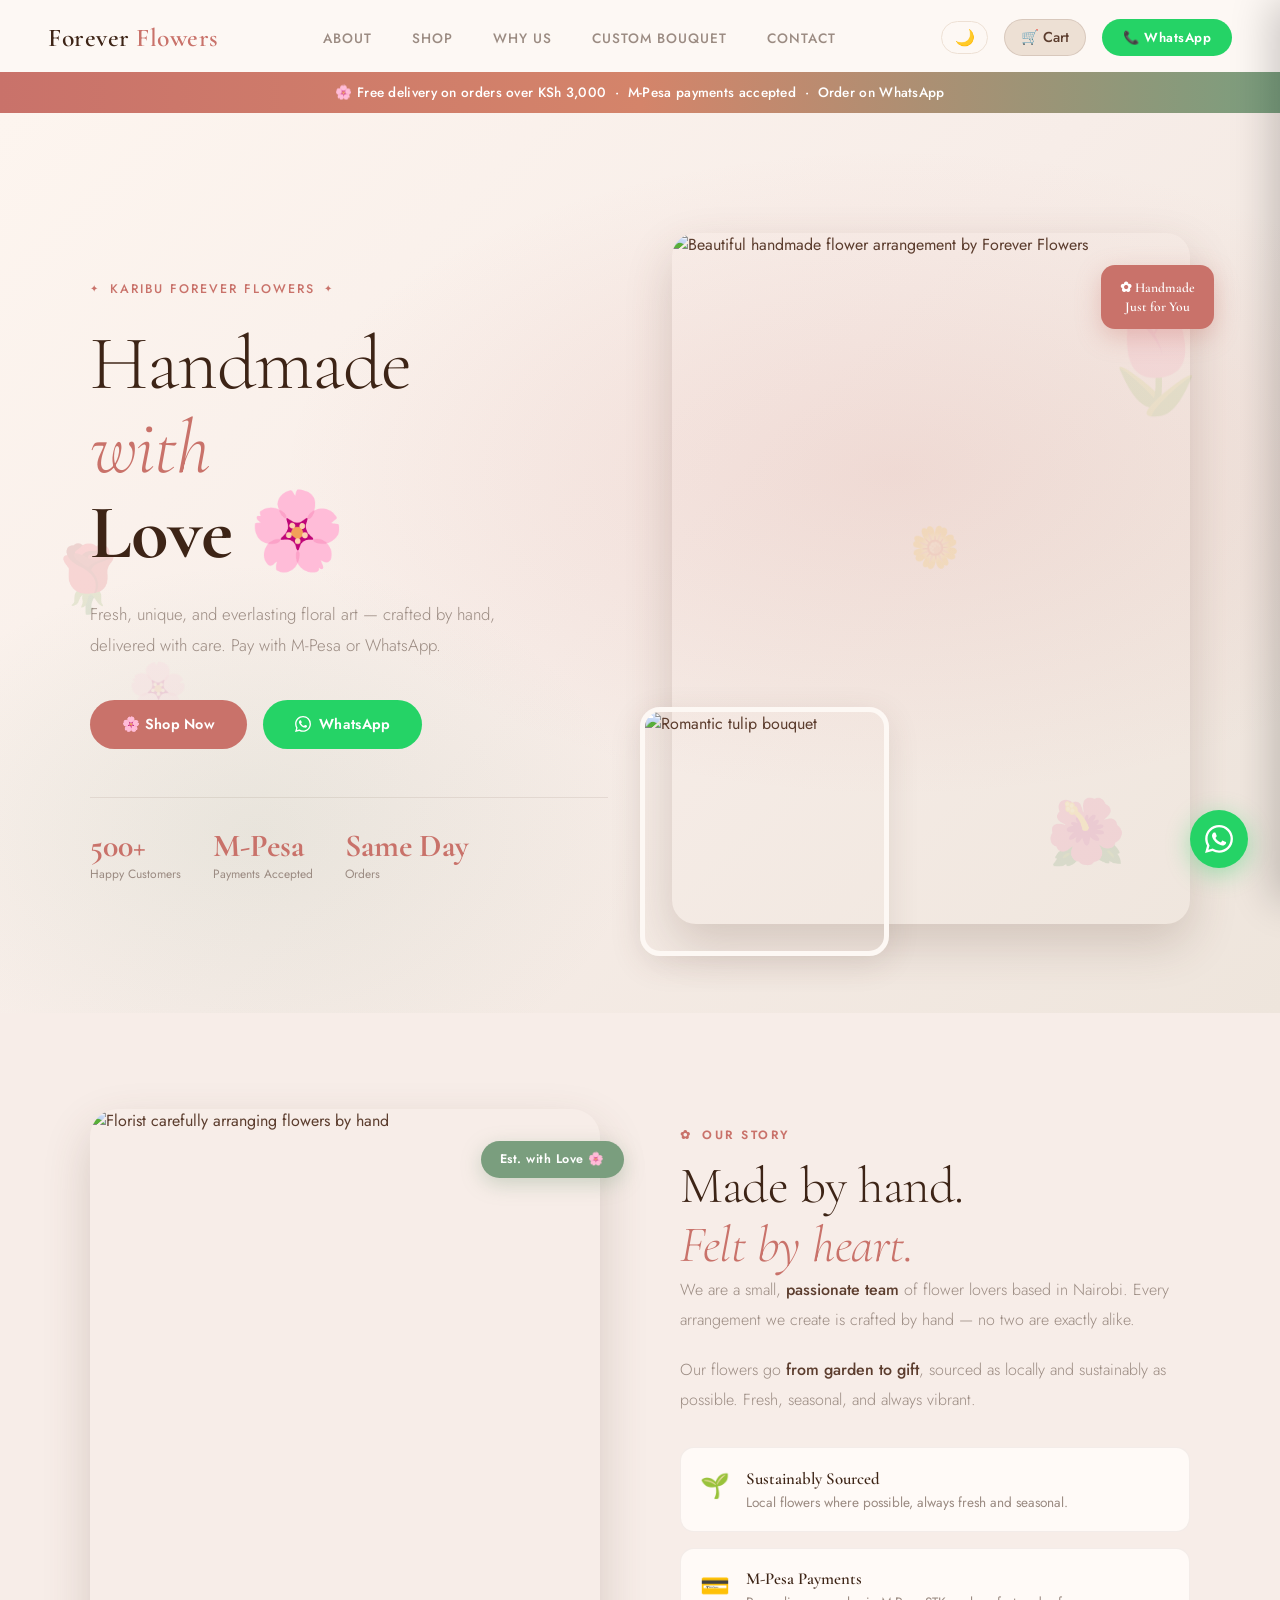
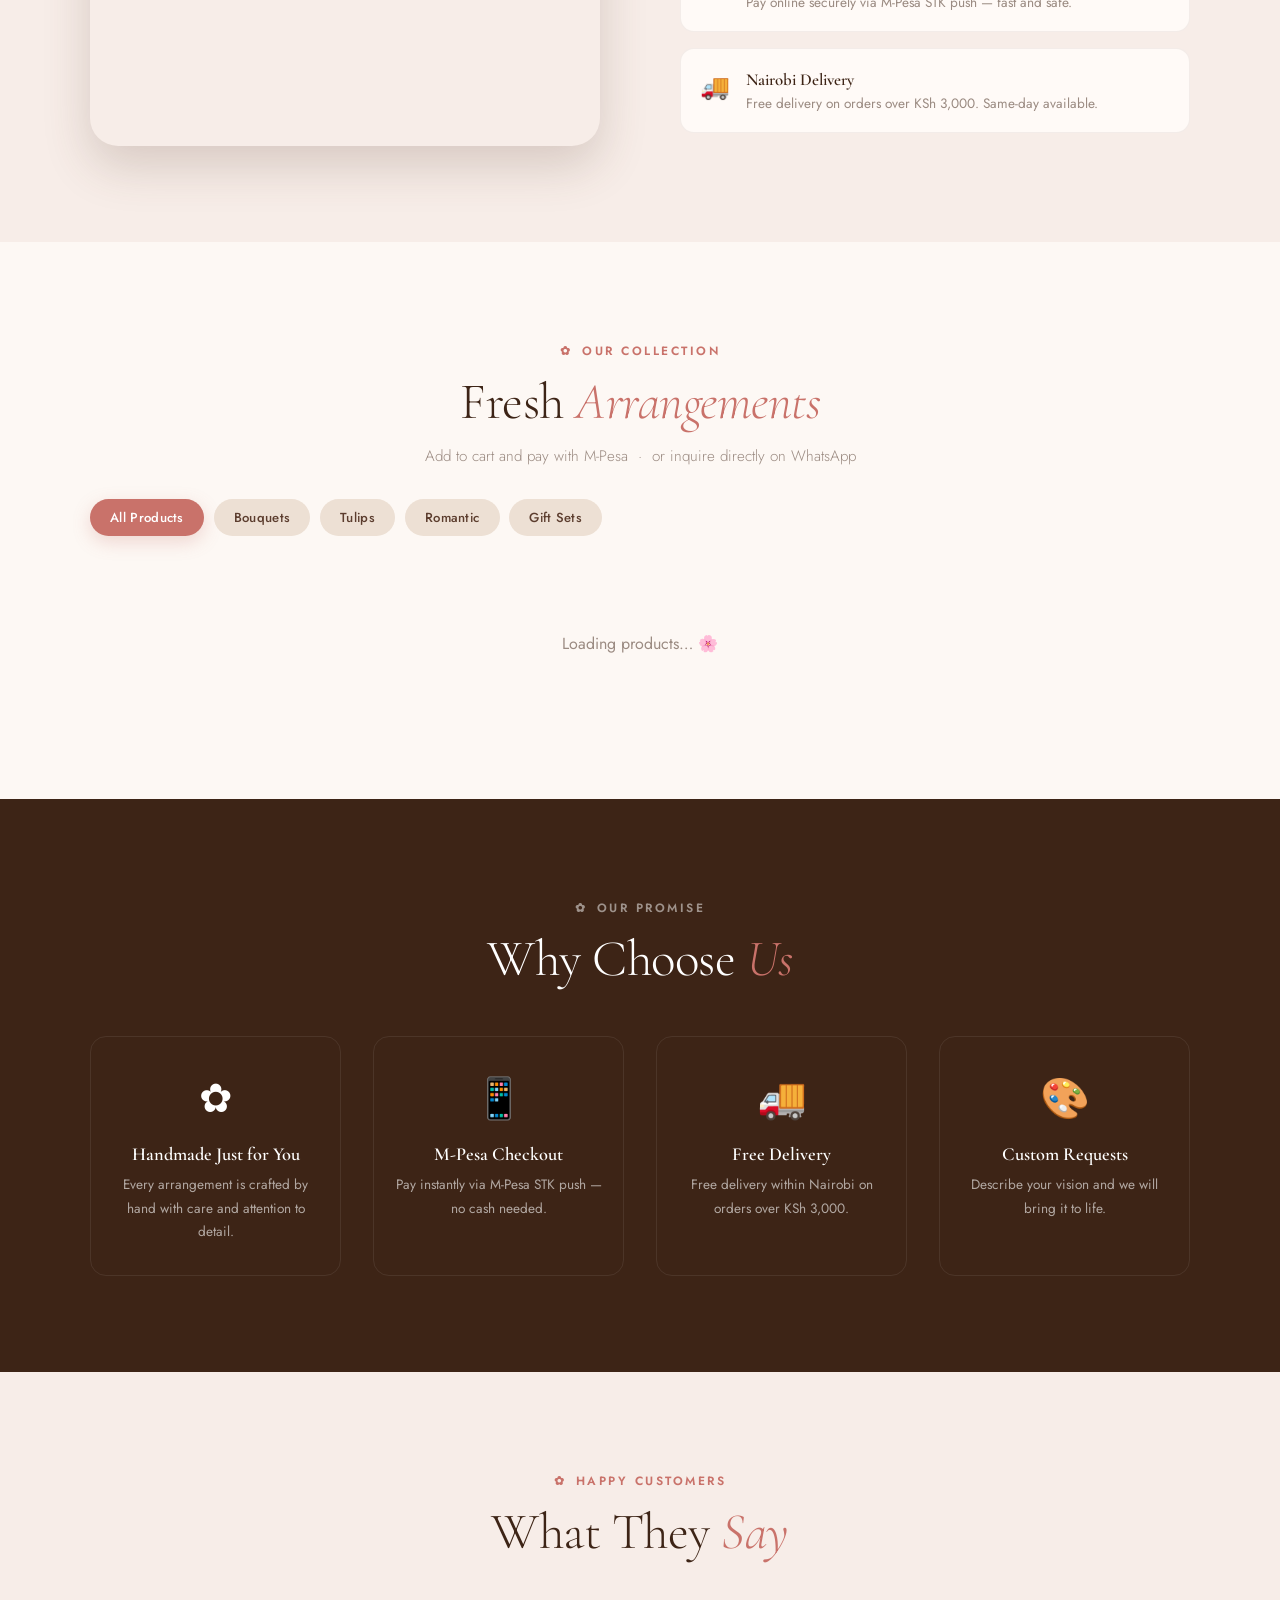
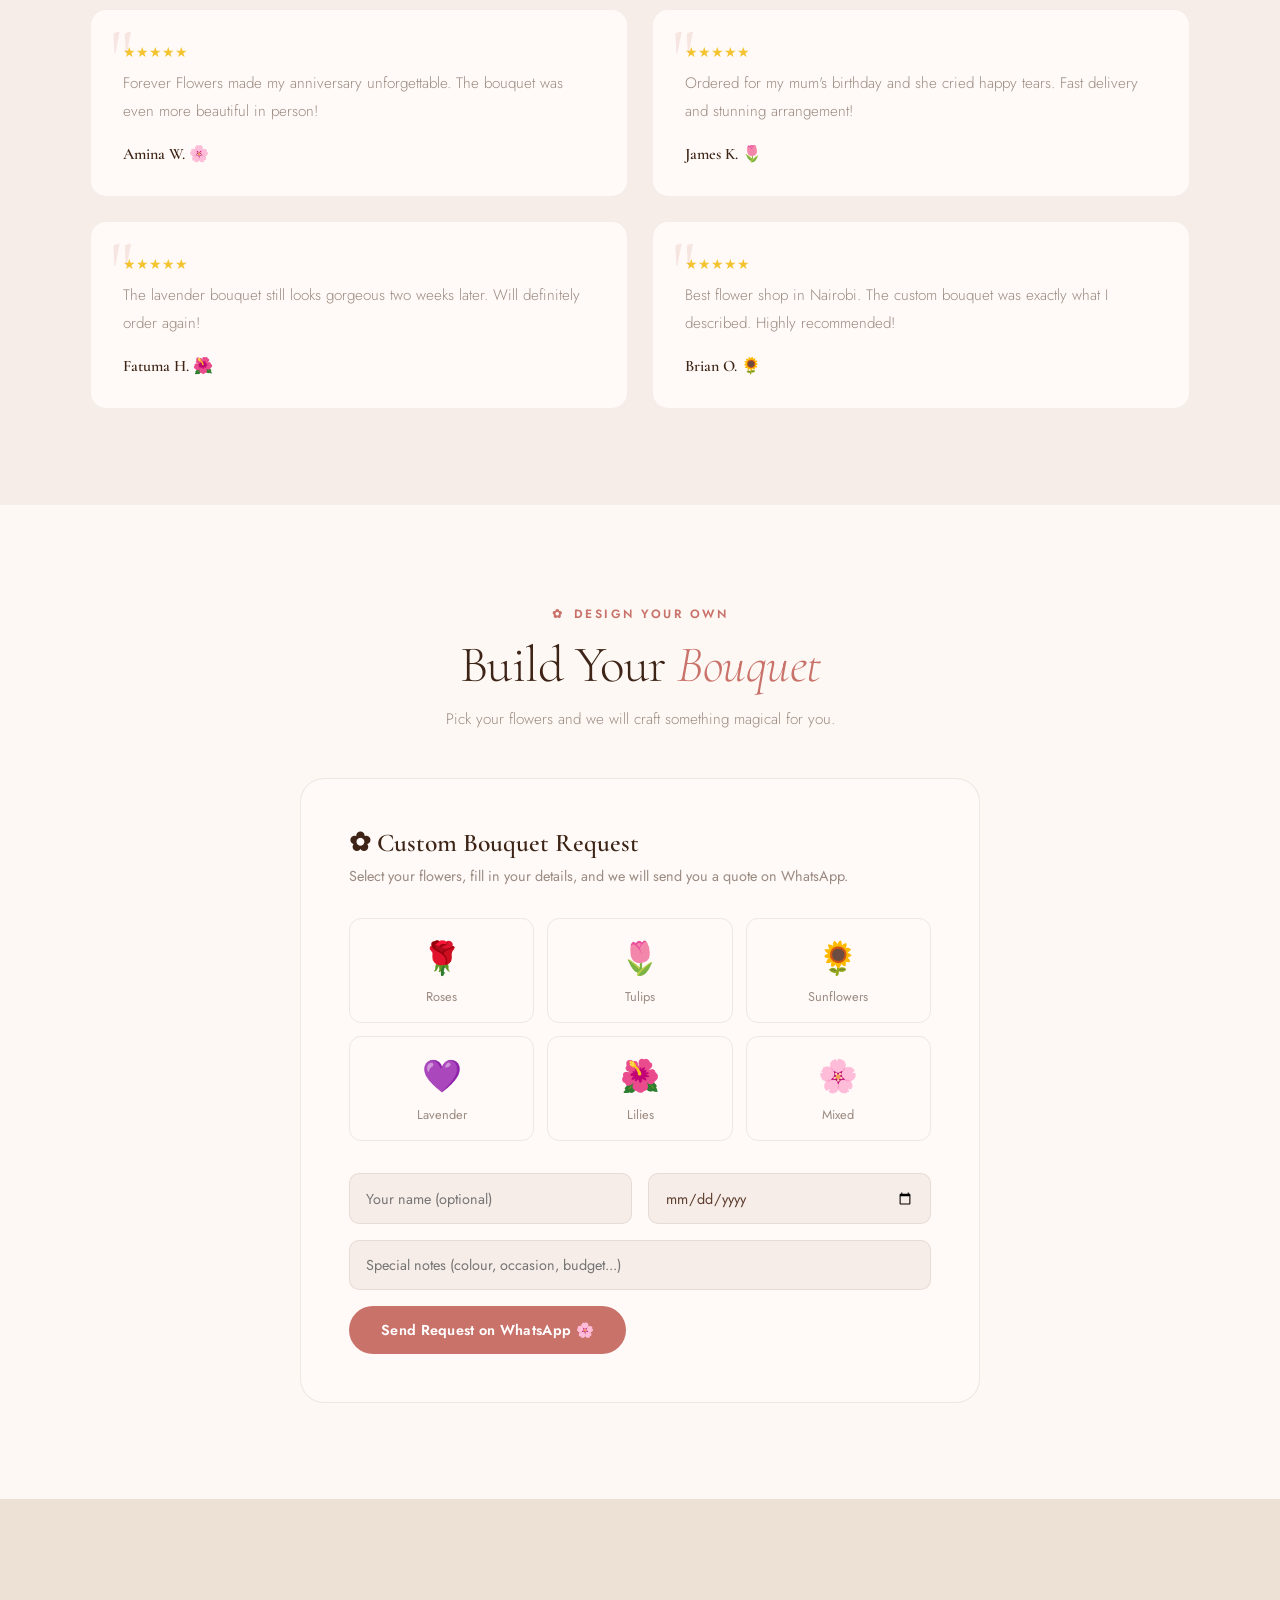
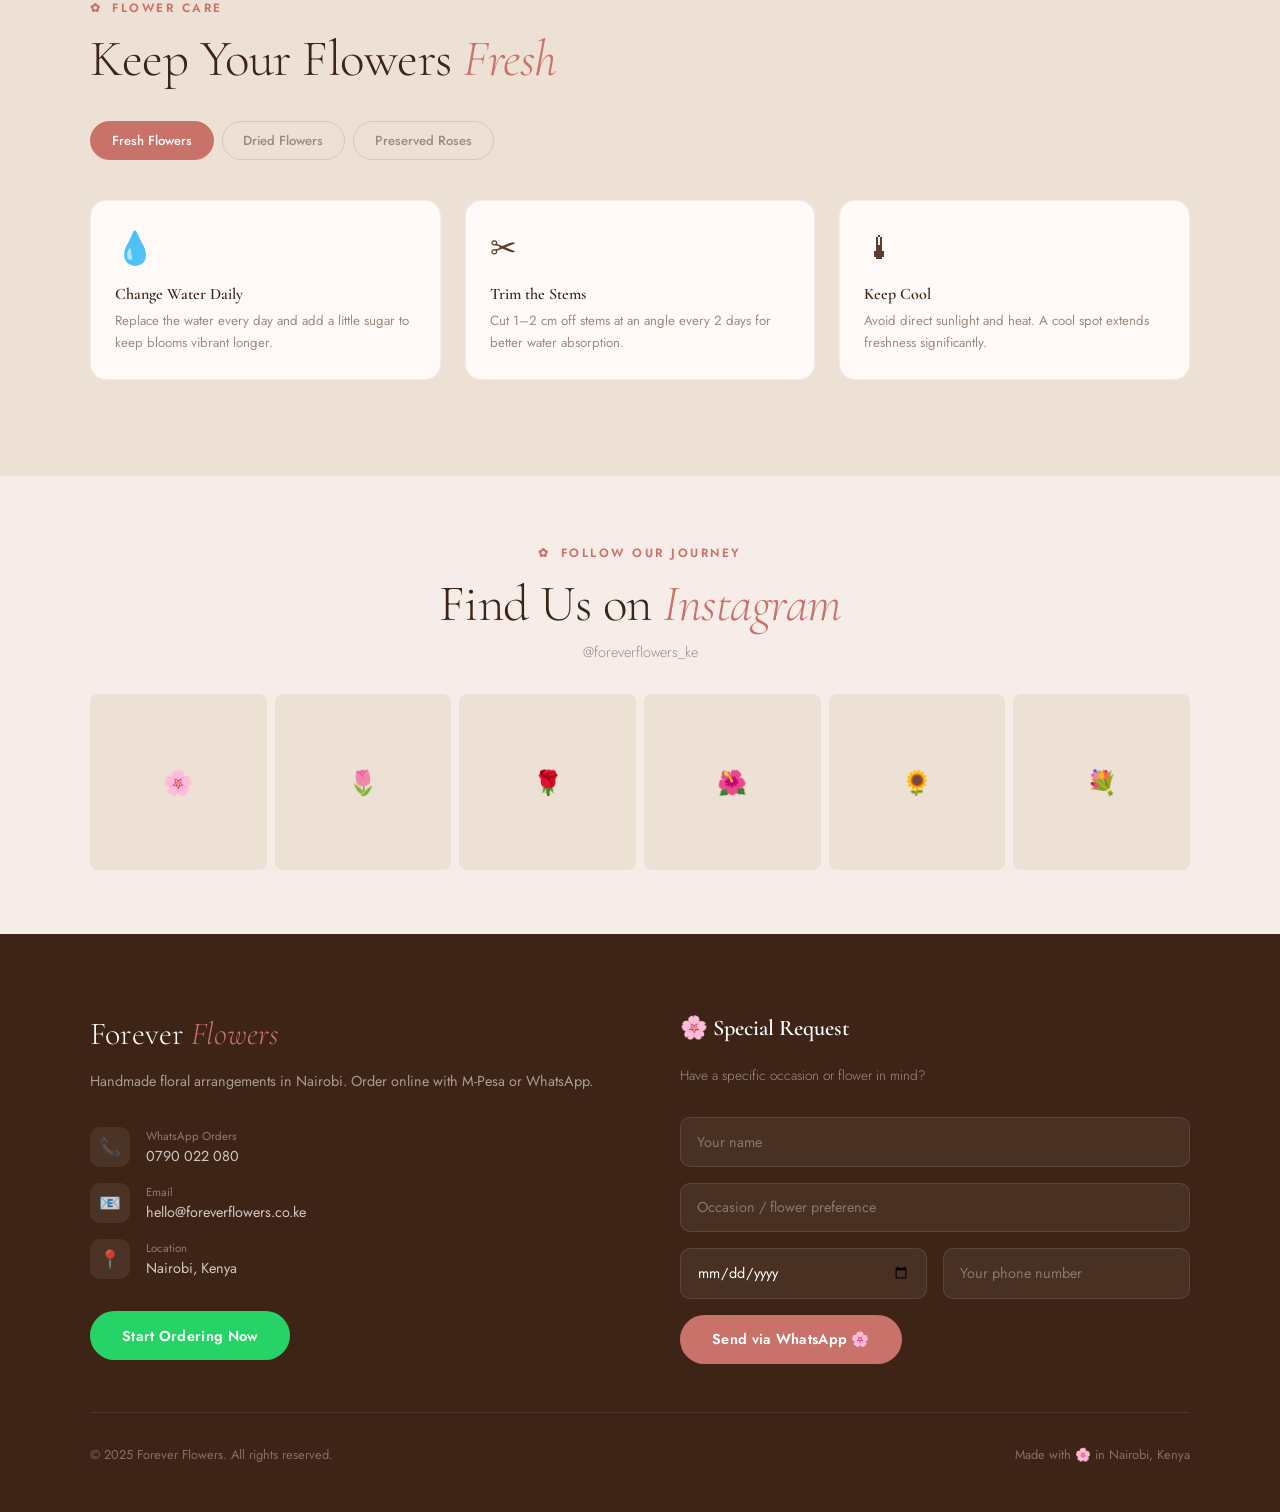
==== commit 79b06856: "Update index.html" ====
--- a/index.html
+++ b/index.html
@@ -3,50 +3,47 @@
 <head>
   <meta charset="UTF-8"/>
   <meta name="viewport" content="width=device-width, initial-scale=1.0"/>
-  <meta name="description" content="Forever Flowers â€” Handmade floral arrangements in Nairobi. Order online with M-Pesa or WhatsApp."/>
-  <title>Forever Flowers â€” Handmade with Love ğŸŒ¸</title>
-
-  <!-- Fonts & Styles -->
+  <meta name="description" content="Forever Flowers &#x2014; Handmade floral arrangements in Nairobi. Fresh bouquets, romantic sets, flower buckets. Order directly on WhatsApp."/>
+  <meta name="keywords" content="flowers Nairobi, bouquets Kenya, handmade flowers, flower delivery, tulips, roses"/>
+  <title>Forever Flowers &#x2014; Handmade with Love</title>
+
   <link rel="stylesheet" href="style.css"/>
   <link rel="stylesheet" href="cart-checkout.css"/>
 
-  <!-- Supabase -->
   <script src="https://cdn.jsdelivr.net/npm/@supabase/supabase-js@2"></script>
-  <!-- Paystack -->
   <script src="https://js.paystack.co/v1/inline.js"></script>
-  <!-- Config (must load before script.js and checkout.js) -->
   <script src="supabase-config.js"></script>
 </head>
 <body>
 
-<!-- â•�â•�â•� LOADER â•�â•�â•�â•�â•�â•�â•�â•�â•�â•�â•�â•�â•�â•�â•�â•�â•�â•�â•�â•�â•�â•�â•�â•�â•�â•�â•�â•�â•�â•�â•�â•�â•�â•�â•�â•�â•�â•�â•�â•�â•�â•�â•�â•� -->
+<!-- LOADER -->
 <div id="loader">
-  <div class="loader-flower">ğŸŒ¸</div>
+  <div class="loader-flower">&#x1F338;</div>
   <div class="loader-text">Forever Flowers</div>
 </div>
 
-<!-- â•�â•�â•� CART TOAST â•�â•�â•�â•�â•�â•�â•�â•�â•�â•�â•�â•�â•�â•�â•�â•�â•�â•�â•�â•�â•�â•�â•�â•�â•�â•�â•�â•�â•�â•�â•�â•�â•�â•�â•�â•�â•�â•�â•�â•� -->
+<!-- CART TOAST -->
 <div id="cartToast"></div>
 
-<!-- â•�â•�â•� FLOATING WHATSAPP â•�â•�â•�â•�â•�â•�â•�â•�â•�â•�â•�â•�â•�â•�â•�â•�â•�â•�â•�â•�â•�â•�â•�â•�â•�â•�â•�â•�â•�â•�â•�â•�â•� -->
+<!-- FLOATING WHATSAPP -->
 <a href="https://wa.me/254790022080" target="_blank" class="float-wa" aria-label="Chat on WhatsApp">
   <svg viewBox="0 0 24 24"><path d="M17.472 14.382c-.297-.149-1.758-.867-2.03-.967-.273-.099-.471-.148-.67.15-.197.297-.767.966-.94 1.164-.173.199-.347.223-.644.075-.297-.15-1.255-.463-2.39-1.475-.883-.788-1.48-1.761-1.653-2.059-.173-.297-.018-.458.13-.606.134-.133.298-.347.446-.52.149-.174.198-.298.298-.497.099-.198.05-.371-.025-.52-.075-.149-.669-1.612-.916-2.207-.242-.579-.487-.5-.669-.51-.173-.008-.371-.01-.57-.01-.198 0-.52.074-.792.372-.272.297-1.04 1.016-1.04 2.479 0 1.462 1.065 2.875 1.213 3.074.149.198 2.096 3.2 5.077 4.487.709.306 1.262.489 1.694.625.712.227 1.36.195 1.871.118.571-.085 1.758-.719 2.006-1.413.248-.694.248-1.289.173-1.413-.074-.124-.272-.198-.57-.347m-5.421 7.403h-.004a9.87 9.87 0 01-5.031-1.378l-.361-.214-3.741.982.998-3.648-.235-.374a9.86 9.86 0 01-1.51-5.26c.001-5.45 4.436-9.884 9.888-9.884 2.64 0 5.122 1.03 6.988 2.898a9.825 9.825 0 012.893 6.994c-.003 5.45-4.437 9.884-9.885 9.884m8.413-18.297A11.815 11.815 0 0012.05 0C5.495 0 .16 5.335.157 11.892c0 2.096.547 4.142 1.588 5.945L.057 24l6.305-1.654a11.882 11.882 0 005.683 1.448h.005c6.554 0 11.89-5.335 11.893-11.893a11.821 11.821 0 00-3.48-8.413z"/></svg>
 </a>
 
-<!-- â•�â•�â•� BACK TO TOP â•�â•�â•�â•�â•�â•�â•�â•�â•�â•�â•�â•�â•�â•�â•�â•�â•�â•�â•�â•�â•�â•�â•�â•�â•�â•�â•�â•�â•�â•�â•�â•�â•�â•�â•�â•�â•�â•�â•� -->
-<button id="backToTop" aria-label="Back to top">â†‘</button>
-
-<!-- â•�â•�â•� CART OVERLAY + SIDEBAR â•�â•�â•�â•�â•�â•�â•�â•�â•�â•�â•�â•�â•�â•�â•�â•�â•�â•�â•�â•�â•�â•�â•�â•�â•�â•�â•� -->
+<!-- BACK TO TOP -->
+<button id="backToTop" aria-label="Back to top">&#x2191;</button>
+
+<!-- CART OVERLAY + SIDEBAR -->
 <div class="cart-overlay" id="cartOverlay" onclick="closeCart()"></div>
 
 <div class="cart-sidebar" id="cartSidebar">
   <div class="cart-head">
-    <div class="cart-title">ğŸ›’ Your Cart</div>
-    <button class="cart-close" onclick="closeCart()">âœ•</button>
+    <div class="cart-title">&#x1F6D2; Your Cart</div>
+    <button class="cart-close" onclick="closeCart()">&#x2715;</button>
   </div>
   <div class="cart-items" id="cartItemsList">
     <div class="cart-empty">
-      <div style="font-size:3rem">ğŸŒ¸</div>
+      <div style="font-size:3rem">&#x1F338;</div>
       <p>Your cart is empty</p>
       <p style="font-size:0.85rem;opacity:0.7">Add some beautiful flowers!</p>
     </div>
@@ -59,32 +56,28 @@
       </div>
     </div>
     <button class="btn-checkout" id="cartCheckoutBtn" style="display:none" onclick="openCheckout()">
-      Proceed to Checkout â†’
+      Proceed to Checkout &#x2192;
     </button>
   </div>
 </div>
 
-<!-- â•�â•�â•� CHECKOUT MODAL â•�â•�â•�â•�â•�â•�â•�â•�â•�â•�â•�â•�â•�â•�â•�â•�â•�â•�â•�â•�â•�â•�â•�â•�â•�â•�â•�â•�â•�â•�â•�â•�â•�â•�â•�â•� -->
+<!-- CHECKOUT MODAL -->
 <div class="checkout-overlay" id="checkoutModal">
   <div class="checkout-box">
     <div class="checkout-head">
-      <div class="checkout-title">ğŸŒ¸ Checkout</div>
-      <button class="checkout-close" onclick="closeCheckout()">âœ•</button>
-    </div>
-
-    <!-- Progress -->
+      <div class="checkout-title">&#x1F338; Checkout</div>
+      <button class="checkout-close" onclick="closeCheckout()">&#x2715;</button>
+    </div>
     <div class="step-dots">
       <div class="step-dot active"></div>
       <div class="step-line"></div>
       <div class="step-dot"></div>
     </div>
-
     <div class="checkout-body">
 
-      <!-- STEP 1: Details + Delivery -->
+      <!-- STEP 1 -->
       <div class="checkout-step" style="display:block">
         <h3 style="font-family:var(--font-display);font-size:1.1rem;color:var(--bark2);margin-bottom:1.2rem">Your Details</h3>
-
         <div class="co-row">
           <div>
             <label class="co-label">Full Name *</label>
@@ -95,81 +88,70 @@
             <input type="tel" id="chkPhone" class="co-input" placeholder="0712 345 678"/>
           </div>
         </div>
-
-        <label class="co-label">Email (optional â€” for payment receipt)</label>
+        <label class="co-label">Email (optional)</label>
         <input type="email" id="chkEmail" class="co-input" placeholder="jane@gmail.com"/>
 
         <h3 style="font-family:var(--font-display);font-size:1.1rem;color:var(--bark2);margin-bottom:1rem">Delivery or Pickup?</h3>
-
         <div class="delivery-toggle">
           <div class="delivery-opt active" id="deliveryBtn" onclick="setDelivery('delivery')">
-            <div class="delivery-opt-icon">ğŸšš</div>
+            <div class="delivery-opt-icon">&#x1F69A;</div>
             <div class="delivery-opt-label">Delivery</div>
             <div class="delivery-opt-sub">We bring it to you</div>
           </div>
           <div class="delivery-opt" id="pickupBtn" onclick="setDelivery('pickup')">
-            <div class="delivery-opt-icon">ğŸ�ª</div>
+            <div class="delivery-opt-icon">&#x1F3EA;</div>
             <div class="delivery-opt-label">Pickup</div>
             <div class="delivery-opt-sub">Collect from our shop</div>
           </div>
         </div>
-
         <div id="locationGroup">
           <label class="co-label">Delivery Location / Area *</label>
           <input type="text" id="chkLocation" class="co-input" placeholder="e.g. Westlands, Kasarani, Kiambu Road..."/>
           <p style="font-size:0.78rem;color:var(--muted);margin-top:-0.7rem;margin-bottom:1rem">
-            ğŸšš Delivery fee: KSh 300 Â· Free on orders over KSh 3,000
+            &#x1F69A; Delivery fee: KSh 300 &nbsp;&middot;&nbsp; Free on orders over KSh 3,000
           </p>
         </div>
-
         <label class="co-label">Special Instructions (optional)</label>
         <textarea class="co-input" id="chkNotes" placeholder="Any special requests? e.g. include a card, specific colours..." style="min-height:70px;resize:none"></textarea>
-
         <div class="checkout-nav">
-          <button class="btn-next" onclick="nextStep()">Review Order â†’</button>
-        </div>
-      </div>
-
-      <!-- STEP 2: Summary + Payment -->
+          <button class="btn-next" onclick="nextStep()">Review Order &#x2192;</button>
+        </div>
+      </div>
+
+      <!-- STEP 2 -->
       <div class="checkout-step">
         <h3 style="font-family:var(--font-display);font-size:1.1rem;color:var(--bark2);margin-bottom:1rem">Order Summary</h3>
-
         <div id="orderSummary" style="background:var(--card);border-radius:14px;padding:1rem;margin-bottom:1.5rem;border:1px solid var(--warm)"></div>
 
         <h3 style="font-family:var(--font-display);font-size:1.1rem;color:var(--bark2);margin-bottom:1rem">Choose Payment</h3>
-
         <div class="payment-opts">
-          <!-- M-Pesa -->
           <div class="payment-opt mpesa" onclick="payWithMpesa()">
-            <div class="pay-icon">ğŸ“±</div>
+            <div class="pay-icon">&#x1F4F1;</div>
             <div class="pay-info">
               <div class="pay-title">Pay with M-Pesa</div>
-              <div class="pay-sub">Instant STK push to your phone. Safe & secure via Paystack.</div>
+              <div class="pay-sub">Instant STK push to your phone. Safe &amp; secure via Paystack.</div>
             </div>
-            <div class="pay-arrow">â†’</div>
-          </div>
-
-          <!-- Pay on Delivery -->
+            <div class="pay-arrow">&#x2192;</div>
+          </div>
           <div class="payment-opt pod" id="podOption" onclick="payOnDelivery()">
-            <div class="pay-icon">ğŸ’µ</div>
+            <div class="pay-icon">&#x1F4B5;</div>
             <div class="pay-info">
               <div class="pay-title">Pay on Delivery</div>
-              <div class="pay-sub">Cash or M-Pesa when your flowers arrive. Available for delivery orders.</div>
+              <div class="pay-sub">Cash or M-Pesa when your flowers arrive.</div>
             </div>
-            <div class="pay-arrow" id="podArrow">â†’</div>
-          </div>
-        </div>
-
+            <div class="pay-arrow" id="podArrow">&#x2192;</div>
+          </div>
+        </div>
         <div class="checkout-nav">
-          <button class="btn-prev" onclick="prevStep()">â†� Back</button>
-        </div>
-      </div>
-
-    </div>
-  </div>
-</div>
-
-<!-- â•�â•�â•� CONFIRMATION MODAL â•�â•�â•�â•�â•�â•�â•�â•�â•�â•�â•�â•�â•�â•�â•�â•�â•�â•�â•�â•�â•�â•�â•�â•�â•�â•�â•�â•�â•�â•�â•�â•� -->
+          <button class="btn-prev" onclick="prevStep()">&#x2190; Back</button>
+        </div>
+      </div>
+
+    </div>
+  </div>
+</div>
+
+<!-- CONFIRMATION MODAL -->
 <div class="confirm-overlay" id="confirmModal">
   <div class="confirm-box">
     <div id="confirmContent"></div>
@@ -177,9 +159,9 @@
   </div>
 </div>
 
-<!-- â•�â•�â•� MOBILE NAV â•�â•�â•�â•�â•�â•�â•�â•�â•�â•�â•�â•�â•�â•�â•�â•�â•�â•�â•�â•�â•�â•�â•�â•�â•�â•�â•�â•�â•�â•�â•�â•�â•�â•�â•�â•�â•�â•�â•�â•� -->
+<!-- MOBILE NAV -->
 <div class="mobile-nav" id="mobileNav">
-  <button class="mobile-close" id="closeMenu">âœ•</button>
+  <button class="mobile-close" id="closeMenu">&#x2715;</button>
   <a href="#about"    class="mob-link">About</a>
   <a href="#products" class="mob-link">Shop</a>
   <a href="#why"      class="mob-link">Why Us</a>
@@ -187,7 +169,7 @@
   <a href="#contact"  class="mob-link">Contact</a>
 </div>
 
-<!-- â•�â•�â•� NAV â•�â•�â•�â•�â•�â•�â•�â•�â•�â•�â•�â•�â•�â•�â•�â•�â•�â•�â•�â•�â•�â•�â•�â•�â•�â•�â•�â•�â•�â•�â•�â•�â•�â•�â•�â•�â•�â•�â•�â•�â•�â•�â•�â•�â•�â•�â•� -->
+<!-- NAV -->
 <nav id="navbar">
   <div class="nav-brand">Forever <span>Flowers</span></div>
   <ul class="nav-links">
@@ -198,38 +180,48 @@
     <li><a href="#contact">Contact</a></li>
   </ul>
   <div class="nav-right">
-    <button class="theme-toggle" id="themeToggle" aria-label="Toggle dark mode">ğŸŒ™</button>
-    <!-- Cart Button -->
+    <button class="theme-toggle" id="themeToggle" aria-label="Toggle dark mode">&#x1F319;</button>
     <button class="cart-nav-btn" onclick="openCart()">
-      ğŸ›’ Cart
+      &#x1F6D2; Cart
       <span class="cart-count">0</span>
     </button>
-    <a href="https://wa.me/254790022080" target="_blank" class="nav-wa">ğŸ“� WhatsApp</a>
+    <a href="https://wa.me/254790022080" target="_blank" class="nav-wa">
+      &#x1F4DE; WhatsApp
+    </a>
   </div>
   <button class="hamburger" id="menuBtn" aria-label="Open menu">
     <span></span><span></span><span></span>
   </button>
 </nav>
 
-<!-- â•�â•�â•� SEASONAL BANNER â•�â•�â•�â•�â•�â•�â•�â•�â•�â•�â•�â•�â•�â•�â•�â•�â•�â•�â•�â•�â•�â•�â•�â•�â•�â•�â•�â•�â•�â•�â•�â•�â•�â•�â•� -->
-<!-- âœ�ï¸� Edit this text in the admin panel or directly here -->
+<!-- SEASONAL BANNER -->
 <div class="seasonal-banner">
-  ğŸŒ¸ Free delivery on orders over KSh 3,000 Â· M-Pesa payments accepted Â· Order on WhatsApp
-</div>
-
-<!-- â•�â•�â•� HERO â•�â•�â•�â•�â•�â•�â•�â•�â•�â•�â•�â•�â•�â•�â•�â•�â•�â•�â•�â•�â•�â•�â•�â•�â•�â•�â•�â•�â•�â•�â•�â•�â•�â•�â•�â•�â•�â•�â•�â•�â•�â•�â•�â•�â•�â•�â•� -->
+  &#x1F338; Free delivery on orders over KSh 3,000 &nbsp;&middot;&nbsp; M-Pesa payments accepted &nbsp;&middot;&nbsp; Order on WhatsApp
+</div>
+
+<!-- HERO -->
 <section id="hero">
   <div class="hero-bg"></div>
-  <div class="hero-petal">ğŸŒ¸</div><div class="hero-petal">ğŸŒ·</div>
-  <div class="hero-petal">ğŸŒº</div><div class="hero-petal">ğŸŒ¼</div><div class="hero-petal">ğŸŒ¹</div>
+  <div class="hero-petal">&#x1F338;</div>
+  <div class="hero-petal">&#x1F337;</div>
+  <div class="hero-petal">&#x1F33A;</div>
+  <div class="hero-petal">&#x1F33C;</div>
+  <div class="hero-petal">&#x1F339;</div>
 
   <div class="hero-inner">
     <div class="hero-left">
       <div class="hero-eyebrow">Karibu Forever Flowers</div>
-      <h1 class="hero-title">Handmade<br/><em>with</em><strong>Love ğŸŒ¸</strong></h1>
-      <p class="hero-sub">Fresh, unique, and everlasting floral art â€” crafted by hand, delivered with care. Pay with M-Pesa or WhatsApp.</p>
+      <h1 class="hero-title">
+        Handmade<br/>
+        <em>with</em>
+        <strong>Love &#x1F338;</strong>
+      </h1>
+      <p class="hero-sub">
+        Fresh, unique, and everlasting floral art &#x2014; crafted by hand, delivered with care.
+        Pay with M-Pesa or WhatsApp.
+      </p>
       <div class="hero-btns">
-        <a href="#products" class="btn btn-rose">ğŸŒ¸ Shop Now</a>
+        <a href="#products" class="btn btn-rose">&#x1F338; Shop Now</a>
         <a href="https://wa.me/254790022080" target="_blank" class="btn btn-wa-green">
           <svg width="16" height="16" viewBox="0 0 24 24" fill="white"><path d="M17.472 14.382c-.297-.149-1.758-.867-2.03-.967-.273-.099-.471-.148-.67.15-.197.297-.767.966-.94 1.164-.173.199-.347.223-.644.075-.297-.15-1.255-.463-2.39-1.475-.883-.788-1.48-1.761-1.653-2.059-.173-.297-.018-.458.13-.606.134-.133.298-.347.446-.52.149-.174.198-.298.298-.497.099-.198.05-.371-.025-.52-.075-.149-.669-1.612-.916-2.207-.242-.579-.487-.5-.669-.51-.173-.008-.371-.01-.57-.01-.198 0-.52.074-.792.372-.272.297-1.04 1.016-1.04 2.479 0 1.462 1.065 2.875 1.213 3.074.149.198 2.096 3.2 5.077 4.487.709.306 1.262.489 1.694.625.712.227 1.36.195 1.871.118.571-.085 1.758-.719 2.006-1.413.248-.694.248-1.289.173-1.413-.074-.124-.272-.198-.57-.347m-5.421 7.403h-.004a9.87 9.87 0 01-5.031-1.378l-.361-.214-3.741.982.998-3.648-.235-.374a9.86 9.86 0 01-1.51-5.26c.001-5.45 4.436-9.884 9.888-9.884 2.64 0 5.122 1.03 6.988 2.898a9.825 9.825 0 012.893 6.994c-.003 5.45-4.437 9.884-9.885 9.884m8.413-18.297A11.815 11.815 0 0012.05 0C5.495 0 .16 5.335.157 11.892c0 2.096.547 4.142 1.588 5.945L.057 24l6.305-1.654a11.882 11.882 0 005.683 1.448h.005c6.554 0 11.89-5.335 11.893-11.893a11.821 11.821 0 00-3.48-8.413z"/></svg>
           WhatsApp
@@ -242,43 +234,69 @@
       </div>
     </div>
     <div class="hero-visual">
-      <img class="hero-img-main" src="https://images.pexels.com/photos/931177/pexels-photo-931177.jpeg?auto=compress&cs=tinysrgb&w=800" alt="Beautiful handmade flower arrangement"/>
-      <img class="hero-img-float" src="https://images.pexels.com/photos/56866/garden-rose-red-pink-56866.jpeg?auto=compress&cs=tinysrgb&w=400" alt="Romantic tulip bouquet"/>
-      <div class="hero-badge-float">âœ¿ Handmade<br/>Just for You</div>
-    </div>
-  </div>
-</section>
-
-<!-- â•�â•�â•� ABOUT â•�â•�â•�â•�â•�â•�â•�â•�â•�â•�â•�â•�â•�â•�â•�â•�â•�â•�â•�â•�â•�â•�â•�â•�â•�â•�â•�â•�â•�â•�â•�â•�â•�â•�â•�â•�â•�â•�â•�â•�â•�â•�â•�â•�â•�â•� -->
+      <img class="hero-img-main"
+           src="https://images.pexels.com/photos/931177/pexels-photo-931177.jpeg?auto=compress&cs=tinysrgb&w=800"
+           alt="Beautiful handmade flower arrangement by Forever Flowers"/>
+      <img class="hero-img-float"
+           src="https://images.pexels.com/photos/56866/garden-rose-red-pink-56866.jpeg?auto=compress&cs=tinysrgb&w=400"
+           alt="Romantic tulip bouquet"/>
+      <div class="hero-badge-float">&#x273F; Handmade<br/>Just for You</div>
+    </div>
+  </div>
+</section>
+
+<!-- ABOUT -->
 <section id="about" class="section">
   <div class="container">
     <div class="about-layout">
       <div class="about-img-wrap reveal">
-        <img class="about-img" src="https://images.pexels.com/photos/1408221/pexels-photo-1408221.jpeg?auto=compress&cs=tinysrgb&w=800" alt="Florist arranging flowers by hand"/>
-        <div class="about-tag">Est. with Love ğŸŒ¸</div>
+        <img class="about-img"
+             src="https://images.pexels.com/photos/1408221/pexels-photo-1408221.jpeg?auto=compress&cs=tinysrgb&w=800"
+             alt="Florist carefully arranging flowers by hand"/>
+        <div class="about-tag">Est. with Love &#x1F338;</div>
       </div>
       <div class="about-text reveal">
         <div class="section-label">Our Story</div>
         <h2 class="section-title">Made by hand.<br/><em>Felt by heart.</em></h2>
-        <p>We are a small, <strong>passionate team</strong> of flower lovers based in Nairobi. Every arrangement we create is crafted by hand â€” no two are exactly alike.</p>
+        <p>We are a small, <strong>passionate team</strong> of flower lovers based in Nairobi. Every arrangement we create is crafted by hand &#x2014; no two are exactly alike.</p>
         <p>Our flowers go <strong>from garden to gift</strong>, sourced as locally and sustainably as possible. Fresh, seasonal, and always vibrant.</p>
         <div class="about-features">
-          <div class="about-feat"><div class="feat-icon">ğŸŒ±</div><div class="feat-text"><div class="feat-title">Sustainably Sourced</div><div class="feat-desc">Local flowers where possible, always fresh and seasonal.</div></div></div>
-          <div class="about-feat"><div class="feat-icon">ğŸ’³</div><div class="feat-text"><div class="feat-title">M-Pesa Payments</div><div class="feat-desc">Pay online securely via M-Pesa STK push â€” fast and safe.</div></div></div>
-          <div class="about-feat"><div class="feat-icon">ğŸšš</div><div class="feat-text"><div class="feat-title">Nairobi Delivery</div><div class="feat-desc">Free delivery on orders over KSh 3,000. Same-day available.</div></div></div>
-        </div>
-      </div>
-    </div>
-  </div>
-</section>
-
-<!-- â•�â•�â•� PRODUCTS â•�â•�â•�â•�â•�â•�â•�â•�â•�â•�â•�â•�â•�â•�â•�â•�â•�â•�â•�â•�â•�â•�â•�â•�â•�â•�â•�â•�â•�â•�â•�â•�â•�â•�â•�â•�â•�â•�â•�â•�â•�â•�â•� -->
+          <div class="about-feat">
+            <div class="feat-icon">&#x1F331;</div>
+            <div class="feat-text">
+              <div class="feat-title">Sustainably Sourced</div>
+              <div class="feat-desc">Local flowers where possible, always fresh and seasonal.</div>
+            </div>
+          </div>
+          <div class="about-feat">
+            <div class="feat-icon">&#x1F4B3;</div>
+            <div class="feat-text">
+              <div class="feat-title">M-Pesa Payments</div>
+              <div class="feat-desc">Pay online securely via M-Pesa STK push &#x2014; fast and safe.</div>
+            </div>
+          </div>
+          <div class="about-feat">
+            <div class="feat-icon">&#x1F69A;</div>
+            <div class="feat-text">
+              <div class="feat-title">Nairobi Delivery</div>
+              <div class="feat-desc">Free delivery on orders over KSh 3,000. Same-day available.</div>
+            </div>
+          </div>
+        </div>
+      </div>
+    </div>
+  </div>
+</section>
+
+<!-- PRODUCTS -->
 <section id="products" class="section">
   <div class="container">
     <div class="reveal" style="text-align:center">
       <div class="section-label" style="justify-content:center">Our Collection</div>
       <h2 class="section-title">Fresh <em>Arrangements</em></h2>
-      <p style="color:var(--muted);margin-top:0.8rem;font-size:0.95rem;font-weight:300">Add to cart and pay with M-Pesa Â· or inquire directly on WhatsApp</p>
+      <p style="color:var(--muted);margin-top:0.8rem;font-size:0.95rem;font-weight:300">
+        Add to cart and pay with M-Pesa &nbsp;&middot;&nbsp; or inquire directly on WhatsApp
+      </p>
     </div>
     <div class="product-filters">
       <button class="filter-btn active" data-filter="all">All Products</button>
@@ -291,7 +309,7 @@
   </div>
 </section>
 
-<!-- â•�â•�â•� WHY â•�â•�â•�â•�â•�â•�â•�â•�â•�â•�â•�â•�â•�â•�â•�â•�â•�â•�â•�â•�â•�â•�â•�â•�â•�â•�â•�â•�â•�â•�â•�â•�â•�â•�â•�â•�â•�â•�â•�â•�â•�â•�â•�â•�â•�â•�â•�â•� -->
+<!-- WHY -->
 <section id="why" class="section">
   <div class="container">
     <div class="reveal" style="text-align:center">
@@ -299,15 +317,31 @@
       <h2 class="section-title" style="color:white">Why Choose <em>Us</em></h2>
     </div>
     <div class="why-grid">
-      <div class="why-card reveal"><div class="why-icon">âœ¿</div><div class="why-title">Handmade Just for You</div><div class="why-desc">Every arrangement is crafted by hand with care.</div></div>
-      <div class="why-card reveal"><div class="why-icon">ğŸ“±</div><div class="why-title">M-Pesa Checkout</div><div class="why-desc">Pay instantly via M-Pesa STK push â€” no cash needed.</div></div>
-      <div class="why-card reveal"><div class="why-icon">ğŸšš</div><div class="why-title">Free Delivery</div><div class="why-desc">Free delivery within Nairobi on orders over KSh 3,000.</div></div>
-      <div class="why-card reveal"><div class="why-icon">ğŸ�¨</div><div class="why-title">Custom Requests</div><div class="why-desc">Describe your vision and we'll bring it to life.</div></div>
-    </div>
-  </div>
-</section>
-
-<!-- â•�â•�â•� REVIEWS â•�â•�â•�â•�â•�â•�â•�â•�â•�â•�â•�â•�â•�â•�â•�â•�â•�â•�â•�â•�â•�â•�â•�â•�â•�â•�â•�â•�â•�â•�â•�â•�â•�â•�â•�â•�â•�â•�â•�â•�â•�â•�â•�â•� -->
+      <div class="why-card reveal">
+        <div class="why-icon">&#x273F;</div>
+        <div class="why-title">Handmade Just for You</div>
+        <div class="why-desc">Every arrangement is crafted by hand with care and attention to detail.</div>
+      </div>
+      <div class="why-card reveal">
+        <div class="why-icon">&#x1F4F1;</div>
+        <div class="why-title">M-Pesa Checkout</div>
+        <div class="why-desc">Pay instantly via M-Pesa STK push &#x2014; no cash needed.</div>
+      </div>
+      <div class="why-card reveal">
+        <div class="why-icon">&#x1F69A;</div>
+        <div class="why-title">Free Delivery</div>
+        <div class="why-desc">Free delivery within Nairobi on orders over KSh 3,000.</div>
+      </div>
+      <div class="why-card reveal">
+        <div class="why-icon">&#x1F3A8;</div>
+        <div class="why-title">Custom Requests</div>
+        <div class="why-desc">Describe your vision and we will bring it to life.</div>
+      </div>
+    </div>
+  </div>
+</section>
+
+<!-- REVIEWS -->
 <section id="reviews" class="section">
   <div class="container">
     <div class="reveal" style="text-align:center">
@@ -318,40 +352,46 @@
   </div>
 </section>
 
-<!-- â•�â•�â•� BOUQUET BUILDER â•�â•�â•�â•�â•�â•�â•�â•�â•�â•�â•�â•�â•�â•�â•�â•�â•�â•�â•�â•�â•�â•�â•�â•�â•�â•�â•�â•�â•�â•�â•�â•�â•�â•�â•�â•� -->
+<!-- BOUQUET BUILDER -->
 <section id="builder" class="section">
   <div class="container">
     <div class="reveal" style="text-align:center">
       <div class="section-label" style="justify-content:center">Design Your Own</div>
       <h2 class="section-title">Build Your <em>Bouquet</em></h2>
+      <p style="color:var(--muted);margin-top:0.8rem;font-size:0.95rem;font-weight:300">Pick your flowers and we will craft something magical for you.</p>
     </div>
     <div class="builder-box reveal">
-      <div class="builder-title">âœ¿ Custom Bouquet Request</div>
-      <div class="builder-sub">Select your flowers and we'll send you a quote on WhatsApp.</div>
+      <div class="builder-title">&#x273F; Custom Bouquet Request</div>
+      <div class="builder-sub">Select your flowers, fill in your details, and we will send you a quote on WhatsApp.</div>
       <div class="flowers-grid">
-        <div><input type="checkbox" class="flower-check" id="f-roses"      value="Roses">     <label class="flower-label" for="f-roses">     <span>ğŸŒ¹</span>Roses</label></div>
-        <div><input type="checkbox" class="flower-check" id="f-tulips"     value="Tulips">    <label class="flower-label" for="f-tulips">    <span>ğŸŒ·</span>Tulips</label></div>
-        <div><input type="checkbox" class="flower-check" id="f-sunflowers" value="Sunflowers"><label class="flower-label" for="f-sunflowers"><span>ğŸŒ»</span>Sunflowers</label></div>
-        <div><input type="checkbox" class="flower-check" id="f-lavender"   value="Lavender">  <label class="flower-label" for="f-lavender">  <span>ğŸ’œ</span>Lavender</label></div>
-        <div><input type="checkbox" class="flower-check" id="f-lilies"     value="Lilies">    <label class="flower-label" for="f-lilies">    <span>ğŸŒº</span>Lilies</label></div>
-        <div><input type="checkbox" class="flower-check" id="f-mixed"      value="Mixed">     <label class="flower-label" for="f-mixed">     <span>ğŸŒ¸</span>Mixed</label></div>
+        <div><input type="checkbox" class="flower-check" id="f-roses"      value="Roses">     <label class="flower-label" for="f-roses">     <span>&#x1F339;</span>Roses</label></div>
+        <div><input type="checkbox" class="flower-check" id="f-tulips"     value="Tulips">    <label class="flower-label" for="f-tulips">    <span>&#x1F337;</span>Tulips</label></div>
+        <div><input type="checkbox" class="flower-check" id="f-sunflowers" value="Sunflowers"><label class="flower-label" for="f-sunflowers"><span>&#x1F33B;</span>Sunflowers</label></div>
+        <div><input type="checkbox" class="flower-check" id="f-lavender"   value="Lavender">  <label class="flower-label" for="f-lavender">  <span>&#x1F49C;</span>Lavender</label></div>
+        <div><input type="checkbox" class="flower-check" id="f-lilies"     value="Lilies">    <label class="flower-label" for="f-lilies">    <span>&#x1F33A;</span>Lilies</label></div>
+        <div><input type="checkbox" class="flower-check" id="f-mixed"      value="Mixed">     <label class="flower-label" for="f-mixed">     <span>&#x1F338;</span>Mixed</label></div>
       </div>
       <form class="builder-form" id="builderForm">
         <div class="form-row-2">
-          <input type="text"  id="builderName" class="form-input" placeholder="Your name (optional)"/>
-          <input type="date"  id="builderDate" class="form-input"/>
+          <input type="text" id="builderName" class="form-input" placeholder="Your name (optional)"/>
+          <input type="date" id="builderDate" class="form-input"/>
         </div>
         <input type="text" id="builderNotes" class="form-input" placeholder="Special notes (colour, occasion, budget...)"/>
-        <button type="submit" class="btn btn-rose" style="align-self:flex-start">Send Request on WhatsApp ğŸŒ¸</button>
+        <button type="submit" class="btn btn-rose" style="align-self:flex-start">
+          Send Request on WhatsApp &#x1F338;
+        </button>
       </form>
     </div>
   </div>
 </section>
 
-<!-- â•�â•�â•� CARE INSTRUCTIONS â•�â•�â•�â•�â•�â•�â•�â•�â•�â•�â•�â•�â•�â•�â•�â•�â•�â•�â•�â•�â•�â•�â•�â•�â•�â•�â•�â•�â•�â•�â•�â•�â•�â•� -->
+<!-- CARE INSTRUCTIONS -->
 <section id="care" class="section">
   <div class="container">
-    <div class="reveal"><div class="section-label">Flower Care</div><h2 class="section-title">Keep Your Flowers <em>Fresh</em></h2></div>
+    <div class="reveal">
+      <div class="section-label">Flower Care</div>
+      <h2 class="section-title">Keep Your Flowers <em>Fresh</em></h2>
+    </div>
     <div class="care-tabs">
       <button class="care-tab active" data-target="care-fresh">Fresh Flowers</button>
       <button class="care-tab" data-target="care-dried">Dried Flowers</button>
@@ -359,43 +399,43 @@
     </div>
     <div class="care-content active" id="care-fresh">
       <div class="care-grid">
-        <div class="care-card reveal"><div class="care-icon">ğŸ’§</div><div class="care-title">Change Water Daily</div><div class="care-text">Replace water every day and add a little sugar to keep blooms vibrant longer.</div></div>
-        <div class="care-card reveal"><div class="care-icon">âœ‚ï¸�</div><div class="care-title">Trim the Stems</div><div class="care-text">Cut 1â€“2 cm off stems at an angle every 2 days for better water absorption.</div></div>
-        <div class="care-card reveal"><div class="care-icon">ğŸŒ¡ï¸�</div><div class="care-title">Keep Cool</div><div class="care-text">Avoid direct sunlight and heat. A cool spot extends freshness significantly.</div></div>
+        <div class="care-card reveal"><div class="care-icon">&#x1F4A7;</div><div class="care-title">Change Water Daily</div><div class="care-text">Replace the water every day and add a little sugar to keep blooms vibrant longer.</div></div>
+        <div class="care-card reveal"><div class="care-icon">&#x2702;</div><div class="care-title">Trim the Stems</div><div class="care-text">Cut 1&#x2013;2 cm off stems at an angle every 2 days for better water absorption.</div></div>
+        <div class="care-card reveal"><div class="care-icon">&#x1F321;</div><div class="care-title">Keep Cool</div><div class="care-text">Avoid direct sunlight and heat. A cool spot extends freshness significantly.</div></div>
       </div>
     </div>
     <div class="care-content" id="care-dried">
       <div class="care-grid">
-        <div class="care-card reveal"><div class="care-icon">â˜€ï¸�</div><div class="care-title">Avoid Sunlight</div><div class="care-text">Direct sun will fade colours. Display in a bright but shaded spot.</div></div>
-        <div class="care-card reveal"><div class="care-icon">ğŸ’¨</div><div class="care-title">Dust Gently</div><div class="care-text">Use a soft brush or cool hair dryer setting to remove dust periodically.</div></div>
-        <div class="care-card reveal"><div class="care-icon">ğŸš«</div><div class="care-title">Avoid Moisture</div><div class="care-text">Keep away from bathrooms or kitchens where humidity causes mould.</div></div>
+        <div class="care-card reveal"><div class="care-icon">&#x2600;</div><div class="care-title">Avoid Sunlight</div><div class="care-text">Direct sun will fade colours. Display in a bright but shaded spot.</div></div>
+        <div class="care-card reveal"><div class="care-icon">&#x1F4A8;</div><div class="care-title">Dust Gently</div><div class="care-text">Use a soft brush or cool hair dryer setting to remove dust periodically.</div></div>
+        <div class="care-card reveal"><div class="care-icon">&#x1F6AB;</div><div class="care-title">Avoid Moisture</div><div class="care-text">Keep away from bathrooms or kitchens where humidity causes mould.</div></div>
       </div>
     </div>
     <div class="care-content" id="care-preserved">
       <div class="care-grid">
-        <div class="care-card reveal"><div class="care-icon">ğŸš«</div><div class="care-title">No Water Needed</div><div class="care-text">Preserved roses require no water â€” simply display and enjoy for months.</div></div>
-        <div class="care-card reveal"><div class="care-icon">ğŸ§¤</div><div class="care-title">Handle with Care</div><div class="care-text">Avoid touching petals often â€” natural oils from hands affect preservation.</div></div>
-        <div class="care-card reveal"><div class="care-icon">ğŸ“¦</div><div class="care-title">Store in the Box</div><div class="care-text">When not displaying, keep in original box away from sunlight and humidity.</div></div>
-      </div>
-    </div>
-  </div>
-</section>
-
-<!-- â•�â•�â•� INSTAGRAM PLACEHOLDER â•�â•�â•�â•�â•�â•�â•�â•�â•�â•�â•�â•�â•�â•�â•�â•�â•�â•�â•�â•�â•�â•�â•�â•�â•�â•�â•�â•�â•� -->
+        <div class="care-card reveal"><div class="care-icon">&#x1F6AB;</div><div class="care-title">No Water Needed</div><div class="care-text">Preserved roses require no water &#x2014; simply display and enjoy for months.</div></div>
+        <div class="care-card reveal"><div class="care-icon">&#x1F9E4;</div><div class="care-title">Handle with Care</div><div class="care-text">Avoid touching petals often &#x2014; natural oils from hands affect preservation.</div></div>
+        <div class="care-card reveal"><div class="care-icon">&#x1F4E6;</div><div class="care-title">Store in the Box</div><div class="care-text">When not displaying, keep in original box away from sunlight and humidity.</div></div>
+      </div>
+    </div>
+  </div>
+</section>
+
+<!-- INSTAGRAM -->
 <section id="instagram">
   <div class="container">
     <div class="section-label" style="justify-content:center">Follow Our Journey</div>
     <h2 class="section-title" style="margin-bottom:0.5rem">Find Us on <em>Instagram</em></h2>
     <p style="color:var(--muted);font-size:0.9rem;font-weight:300">@foreverflowers_ke</p>
     <div class="ig-grid">
-      <div class="ig-cell">ğŸŒ¸</div><div class="ig-cell">ğŸŒ·</div>
-      <div class="ig-cell">ğŸŒ¹</div><div class="ig-cell">ğŸŒº</div>
-      <div class="ig-cell">ğŸŒ»</div><div class="ig-cell">ğŸ’�</div>
-    </div>
-  </div>
-</section>
-
-<!-- â•�â•�â•� CONTACT / FOOTER â•�â•�â•�â•�â•�â•�â•�â•�â•�â•�â•�â•�â•�â•�â•�â•�â•�â•�â•�â•�â•�â•�â•�â•�â•�â•�â•�â•�â•�â•�â•�â•�â•�â•�â•� -->
+      <div class="ig-cell">&#x1F338;</div><div class="ig-cell">&#x1F337;</div>
+      <div class="ig-cell">&#x1F339;</div><div class="ig-cell">&#x1F33A;</div>
+      <div class="ig-cell">&#x1F33B;</div><div class="ig-cell">&#x1F490;</div>
+    </div>
+  </div>
+</section>
+
+<!-- CONTACT / FOOTER -->
 <footer id="contact">
   <div class="container">
     <div class="contact-layout">
@@ -404,15 +444,15 @@
         <p class="contact-desc">Handmade floral arrangements in Nairobi. Order online with M-Pesa or WhatsApp.</p>
         <div class="contact-links">
           <a href="https://wa.me/254790022080" target="_blank" class="contact-link">
-            <div class="contact-link-icon">ğŸ“�</div>
+            <div class="contact-link-icon">&#x1F4DE;</div>
             <div><div style="font-size:0.72rem;color:rgba(255,255,255,0.4);margin-bottom:2px">WhatsApp Orders</div><div>0790 022 080</div></div>
           </a>
           <a href="mailto:hello@foreverflowers.co.ke" class="contact-link">
-            <div class="contact-link-icon">ğŸ“§</div>
+            <div class="contact-link-icon">&#x1F4E7;</div>
             <div><div style="font-size:0.72rem;color:rgba(255,255,255,0.4);margin-bottom:2px">Email</div><div>hello@foreverflowers.co.ke</div></div>
           </a>
           <div class="contact-link">
-            <div class="contact-link-icon">ğŸ“�</div>
+            <div class="contact-link-icon">&#x1F4CD;</div>
             <div><div style="font-size:0.72rem;color:rgba(255,255,255,0.4);margin-bottom:2px">Location</div><div>Nairobi, Kenya</div></div>
           </div>
         </div>
@@ -420,7 +460,7 @@
       </div>
       <div class="reveal">
         <form class="special-form" id="specialForm">
-          <h3>ğŸŒ¸ Special Request</h3>
+          <h3>&#x1F338; Special Request</h3>
           <p style="color:rgba(255,255,255,0.5);font-size:0.85rem;margin-bottom:1rem;font-weight:300">Have a specific occasion or flower in mind?</p>
           <input type="text" id="spName"    class="form-input-dark" placeholder="Your name"/>
           <input type="text" id="spFlowers" class="form-input-dark" placeholder="Occasion / flower preference"/>
@@ -428,18 +468,17 @@
             <input type="date" id="spDate"  class="form-input-dark"/>
             <input type="tel"  id="spPhone" class="form-input-dark" placeholder="Your phone number"/>
           </div>
-          <button type="submit" class="btn btn-rose" style="align-self:flex-start">Send via WhatsApp ğŸŒ¸</button>
+          <button type="submit" class="btn btn-rose" style="align-self:flex-start">Send via WhatsApp &#x1F338;</button>
         </form>
       </div>
     </div>
     <div class="footer-bottom">
-      <div class="footer-copy">Â© 2025 Forever Flowers. All rights reserved.</div>
-      <div class="footer-love">Made with <span>ğŸŒ¸</span> in Nairobi, Kenya</div>
+      <div class="footer-copy">&#x00A9; 2025 Forever Flowers. All rights reserved.</div>
+      <div class="footer-love">Made with <span>&#x1F338;</span> in Nairobi, Kenya</div>
     </div>
   </div>
 </footer>
 
-<!-- Scripts -->
 <script src="script.js"></script>
 <script src="checkout.js"></script>
 
--- a/cart-checkout.css
+++ b/cart-checkout.css
@@ -0,0 +1,339 @@
+/* ============================================================
+   ADD THESE STYLES TO THE BOTTOM OF YOUR EXISTING style.css
+   ============================================================ */
+
+/* ── CART ICON IN NAV ────────────────────────────────────── */
+.cart-nav-btn {
+  position: relative;
+  background: var(--warm);
+  border: 1.5px solid rgba(92,61,46,0.15);
+  border-radius: 100px;
+  padding: 0.45rem 1rem;
+  cursor: pointer;
+  font-size: 0.9rem;
+  color: var(--bark);
+  display: flex; align-items: center; gap: 0.4rem;
+  transition: all var(--transition);
+  font-family: var(--font-body);
+  font-weight: 500;
+}
+.cart-nav-btn:hover { border-color: var(--rose); color: var(--rose); }
+
+.cart-count {
+  background: var(--rose);
+  color: white;
+  font-size: 0.65rem;
+  font-weight: 800;
+  width: 18px; height: 18px;
+  border-radius: 50%;
+  display: none;
+  align-items: center; justify-content: center;
+  position: absolute;
+  top: -6px; right: -6px;
+}
+
+/* ── PRODUCT ACTION BUTTONS ──────────────────────────────── */
+.product-actions {
+  display: flex; gap: 0.5rem;
+  margin-top: 0.5rem;
+}
+
+.btn-add-cart {
+  flex: 1;
+  background: var(--bark2);
+  color: white;
+  border: none; border-radius: 100px;
+  padding: 0.7rem 0.8rem;
+  font-family: var(--font-body); font-size: 0.8rem; font-weight: 600;
+  cursor: pointer; letter-spacing: 0.3px;
+  transition: all var(--transition);
+  display: flex; align-items: center; justify-content: center; gap: 0.4rem;
+  -webkit-tap-highlight-color: transparent;
+  touch-action: manipulation;
+}
+.btn-add-cart:hover { background: var(--bark); transform: translateY(-1px); box-shadow: 0 6px 20px rgba(61,36,22,0.25); }
+
+.btn-inquire-sm {
+  background: var(--rose);
+  color: white;
+  border: none; border-radius: 100px;
+  padding: 0.7rem 0.9rem;
+  font-family: var(--font-body); font-size: 0.78rem; font-weight: 600;
+  cursor: pointer;
+  transition: all var(--transition);
+  display: flex; align-items: center; justify-content: center; gap: 0.35rem;
+  text-decoration: none;
+  -webkit-tap-highlight-color: transparent;
+  touch-action: manipulation;
+  white-space: nowrap;
+}
+.btn-inquire-sm:hover { background: var(--rose2); transform: translateY(-1px); color: white; }
+.btn-inquire-sm svg { flex-shrink: 0; }
+
+/* ── CART SIDEBAR ────────────────────────────────────────── */
+.cart-overlay {
+  display: none; position: fixed; inset: 0;
+  background: rgba(0,0,0,0.5); z-index: 300;
+  backdrop-filter: blur(3px);
+}
+.cart-overlay.open { display: block; }
+
+.cart-sidebar {
+  position: fixed;
+  top: 0; right: 0; bottom: 0;
+  width: 380px; max-width: 100vw;
+  background: var(--cream);
+  z-index: 301;
+  display: flex; flex-direction: column;
+  transform: translateX(100%);
+  transition: transform 0.4s cubic-bezier(0.4,0,0.2,1);
+  box-shadow: -8px 0 40px rgba(0,0,0,0.2);
+}
+.cart-sidebar.open { transform: translateX(0); }
+
+.cart-head {
+  display: flex; justify-content: space-between; align-items: center;
+  padding: 1.5rem;
+  border-bottom: 1px solid var(--warm);
+  background: var(--card);
+}
+.cart-title {
+  font-family: var(--font-display);
+  font-size: 1.3rem; font-weight: 600; color: var(--bark2);
+}
+.cart-close {
+  background: none; border: none; font-size: 1.4rem;
+  color: var(--muted); cursor: pointer; transition: color var(--transition);
+}
+.cart-close:hover { color: var(--rose); }
+
+.cart-items { flex: 1; overflow-y: auto; padding: 1rem; }
+
+.cart-empty {
+  display: flex; flex-direction: column; align-items: center;
+  justify-content: center; height: 100%; gap: 0.8rem;
+  color: var(--muted); text-align: center;
+}
+
+.cart-item {
+  display: flex; align-items: center; gap: 0.8rem;
+  padding: 0.8rem;
+  background: var(--card);
+  border-radius: 12px;
+  margin-bottom: 0.7rem;
+  border: 1px solid rgba(92,61,46,0.07);
+}
+.cart-item-img {
+  width: 60px; height: 60px;
+  object-fit: cover; border-radius: 8px; flex-shrink: 0;
+  background: var(--warm);
+}
+.cart-item-info { flex: 1; min-width: 0; }
+.cart-item-name { font-family: var(--font-display); font-size: 0.95rem; font-weight: 600; color: var(--bark2); }
+.cart-item-price { font-size: 0.82rem; color: var(--rose); font-weight: 600; margin-top: 0.15rem; }
+.cart-item-qty {
+  display: flex; align-items: center; gap: 0.5rem;
+  margin-top: 0.4rem;
+}
+.qty-btn {
+  width: 26px; height: 26px; border-radius: 50%;
+  background: var(--warm); border: none;
+  font-size: 1rem; font-weight: 600; color: var(--bark);
+  cursor: pointer; transition: all var(--transition);
+  display: flex; align-items: center; justify-content: center;
+}
+.qty-btn:hover { background: var(--rose); color: white; }
+.qty-remove {
+  background: none; border: none; font-size: 0.9rem;
+  cursor: pointer; color: var(--muted); margin-left: 0.3rem;
+  transition: color var(--transition);
+}
+.qty-remove:hover { color: var(--red, #c62828); }
+.cart-item-total { font-family: var(--font-display); font-size: 0.95rem; font-weight: 700; color: var(--bark2); flex-shrink: 0; }
+
+.cart-footer { padding: 1rem 1.5rem; border-top: 1px solid var(--warm); background: var(--card); }
+#cartTotal { margin-bottom: 1rem; }
+.cart-total-row { display: flex; justify-content: space-between; align-items: center; }
+.cart-total-label { font-size: 0.85rem; color: var(--muted); }
+.cart-total-val { font-family: var(--font-display); font-size: 1.3rem; font-weight: 700; color: var(--bark2); }
+.btn-checkout {
+  width: 100%; background: var(--rose); color: white;
+  border: none; border-radius: 100px;
+  padding: 0.9rem; font-family: var(--font-body); font-size: 1rem; font-weight: 600;
+  cursor: pointer; transition: all var(--transition);
+  display: flex; align-items: center; justify-content: center; gap: 0.5rem;
+}
+.btn-checkout:hover { background: var(--rose2); transform: translateY(-1px); }
+
+/* ── CART TOAST ──────────────────────────────────────────── */
+#cartToast {
+  position: fixed; bottom: 5rem; left: 50%; transform: translateX(-50%) translateY(60px);
+  background: var(--bark2); color: white;
+  padding: 0.7rem 1.5rem; border-radius: 100px;
+  font-size: 0.88rem; font-weight: 500; z-index: 400;
+  white-space: nowrap; opacity: 0;
+  transition: all 0.35s cubic-bezier(0.4,0,0.2,1);
+  pointer-events: none;
+}
+#cartToast.show { transform: translateX(-50%) translateY(0); opacity: 1; }
+
+/* ── CHECKOUT MODAL ──────────────────────────────────────── */
+.checkout-overlay {
+  display: none; position: fixed; inset: 0; z-index: 400;
+  background: rgba(0,0,0,0.6); backdrop-filter: blur(6px);
+  align-items: center; justify-content: center; padding: 1rem;
+}
+.checkout-overlay.open { display: flex; }
+
+.checkout-box {
+  background: var(--cream);
+  border-radius: 24px; width: 100%; max-width: 540px;
+  max-height: 92vh; overflow-y: auto;
+  box-shadow: 0 32px 80px rgba(0,0,0,0.25);
+}
+
+.checkout-head {
+  display: flex; justify-content: space-between; align-items: center;
+  padding: 1.5rem 1.5rem 1rem;
+  border-bottom: 1px solid var(--warm);
+  position: sticky; top: 0; background: var(--cream); z-index: 1;
+}
+.checkout-title {
+  font-family: var(--font-display);
+  font-size: 1.3rem; font-weight: 600; color: var(--bark2);
+}
+.checkout-close {
+  background: none; border: none; font-size: 1.4rem;
+  color: var(--muted); cursor: pointer; transition: color var(--transition);
+}
+.checkout-close:hover { color: var(--rose); }
+
+/* Progress dots */
+.step-dots {
+  display: flex; align-items: center; gap: 0.4rem;
+  padding: 0.8rem 1.5rem;
+  border-bottom: 1px solid var(--warm);
+  background: var(--card);
+}
+.step-dot {
+  width: 10px; height: 10px; border-radius: 50%;
+  background: var(--warm); transition: all var(--transition);
+}
+.step-dot.active { background: var(--rose); transform: scale(1.2); }
+.step-line { flex: 1; height: 2px; background: var(--warm); }
+.step-label { font-size: 0.72rem; color: var(--muted); font-weight: 600; }
+
+.checkout-body { padding: 1.5rem; }
+
+.checkout-step { display: none; }
+
+/* Input styles in checkout */
+.co-label { font-size: 0.78rem; font-weight: 700; color: var(--muted); letter-spacing: 1px; text-transform: uppercase; margin-bottom: 0.4rem; display: block; }
+.co-input {
+  width: 100%; background: var(--card);
+  border: 1.5px solid var(--warm); border-radius: 10px;
+  padding: 0.85rem 1rem; font-family: var(--font-body);
+  font-size: 0.95rem; color: var(--bark); outline: none;
+  transition: border-color var(--transition); margin-bottom: 1rem;
+}
+.co-input:focus { border-color: var(--rose); }
+.co-row { display: grid; grid-template-columns: 1fr 1fr; gap: 1rem; }
+
+/* Delivery toggle */
+.delivery-toggle { display: flex; gap: 0.8rem; margin-bottom: 1.2rem; }
+.delivery-opt {
+  flex: 1; background: var(--card);
+  border: 2px solid var(--warm); border-radius: 12px;
+  padding: 1rem; cursor: pointer;
+  transition: all var(--transition); text-align: center;
+}
+.delivery-opt.active { border-color: var(--rose); background: rgba(201,114,106,0.06); }
+.delivery-opt-icon { font-size: 1.6rem; margin-bottom: 0.4rem; }
+.delivery-opt-label { font-size: 0.85rem; font-weight: 600; color: var(--bark2); }
+.delivery-opt-sub { font-size: 0.75rem; color: var(--muted); margin-top: 0.2rem; }
+
+/* Payment options */
+.payment-opts { display: flex; flex-direction: column; gap: 0.8rem; margin-bottom: 1.5rem; }
+.payment-opt {
+  display: flex; align-items: center; gap: 1rem;
+  background: var(--card); border: 2px solid var(--warm);
+  border-radius: 14px; padding: 1.1rem 1.2rem;
+  cursor: pointer; transition: all var(--transition);
+}
+.payment-opt:hover { border-color: var(--rose); }
+.pay-icon { font-size: 1.8rem; flex-shrink: 0; }
+.pay-info { flex: 1; }
+.pay-title { font-family: var(--font-display); font-size: 1rem; font-weight: 600; color: var(--bark2); }
+.pay-sub { font-size: 0.8rem; color: var(--muted); margin-top: 0.15rem; }
+.pay-arrow { color: var(--muted); font-size: 1.2rem; }
+.payment-opt.mpesa { border-color: rgba(0,163,77,0.3); background: rgba(0,163,77,0.03); }
+.payment-opt.mpesa:hover { border-color: #00A34D; box-shadow: 0 6px 20px rgba(0,163,77,0.15); }
+.payment-opt.pod { border-color: rgba(92,61,46,0.2); }
+.payment-opt.pod:hover { border-color: var(--bark); }
+
+/* Order summary */
+.summary-row {
+  display: flex; justify-content: space-between;
+  font-size: 0.88rem; color: var(--bark);
+  padding: 0.4rem 0;
+}
+.summary-total {
+  font-family: var(--font-display);
+  font-size: 1.1rem; font-weight: 700;
+  color: var(--rose);
+  padding-top: 0.8rem !important;
+  border-top: 2px solid var(--warm);
+  margin-top: 0.4rem;
+}
+
+.checkout-nav {
+  display: flex; gap: 0.8rem; margin-top: 1.5rem;
+  padding-top: 1.2rem; border-top: 1px solid var(--warm);
+}
+.btn-prev {
+  background: var(--warm); color: var(--bark); border: none;
+  border-radius: 100px; padding: 0.8rem 1.5rem;
+  font-family: var(--font-body); font-size: 0.9rem; font-weight: 600;
+  cursor: pointer; transition: all var(--transition);
+}
+.btn-prev:hover { background: var(--rose); color: white; }
+.btn-next {
+  flex: 1; background: var(--bark2); color: white; border: none;
+  border-radius: 100px; padding: 0.8rem 1.5rem;
+  font-family: var(--font-body); font-size: 0.9rem; font-weight: 600;
+  cursor: pointer; transition: all var(--transition);
+}
+.btn-next:hover { background: var(--bark); }
+
+/* ── CONFIRMATION MODAL ──────────────────────────────────── */
+.confirm-overlay {
+  display: none; position: fixed; inset: 0; z-index: 500;
+  background: rgba(0,0,0,0.7); backdrop-filter: blur(8px);
+  align-items: center; justify-content: center; padding: 1rem;
+}
+.confirm-overlay.open { display: flex; }
+.confirm-box {
+  background: var(--cream); border-radius: 24px;
+  padding: 3rem 2rem; width: 100%; max-width: 420px;
+  text-align: center;
+  box-shadow: 0 32px 80px rgba(0,0,0,0.3);
+}
+.confirm-icon { font-size: 4rem; margin-bottom: 1rem; }
+.confirm-box h2 { font-family: var(--font-display); font-size: 2rem; font-weight: 700; color: var(--bark2); margin-bottom: 0.8rem; }
+.confirm-box p { color: var(--muted); font-size: 0.95rem; line-height: 1.7; margin-bottom: 0.5rem; }
+.btn-confirm-wa {
+  display: inline-flex; align-items: center; gap: 0.6rem;
+  background: #25D366; color: white;
+  border-radius: 100px; padding: 0.9rem 2rem;
+  font-family: var(--font-body); font-size: 0.95rem; font-weight: 600;
+  text-decoration: none; margin-top: 1.5rem;
+  transition: all var(--transition);
+}
+.btn-confirm-wa:hover { background: #1da851; transform: translateY(-2px); }
+
+/* ── RESPONSIVE ──────────────────────────────────────────── */
+@media (max-width: 600px) {
+  .cart-sidebar { width: 100vw; }
+  .co-row { grid-template-columns: 1fr; }
+  .delivery-toggle { flex-direction: column; }
+}
